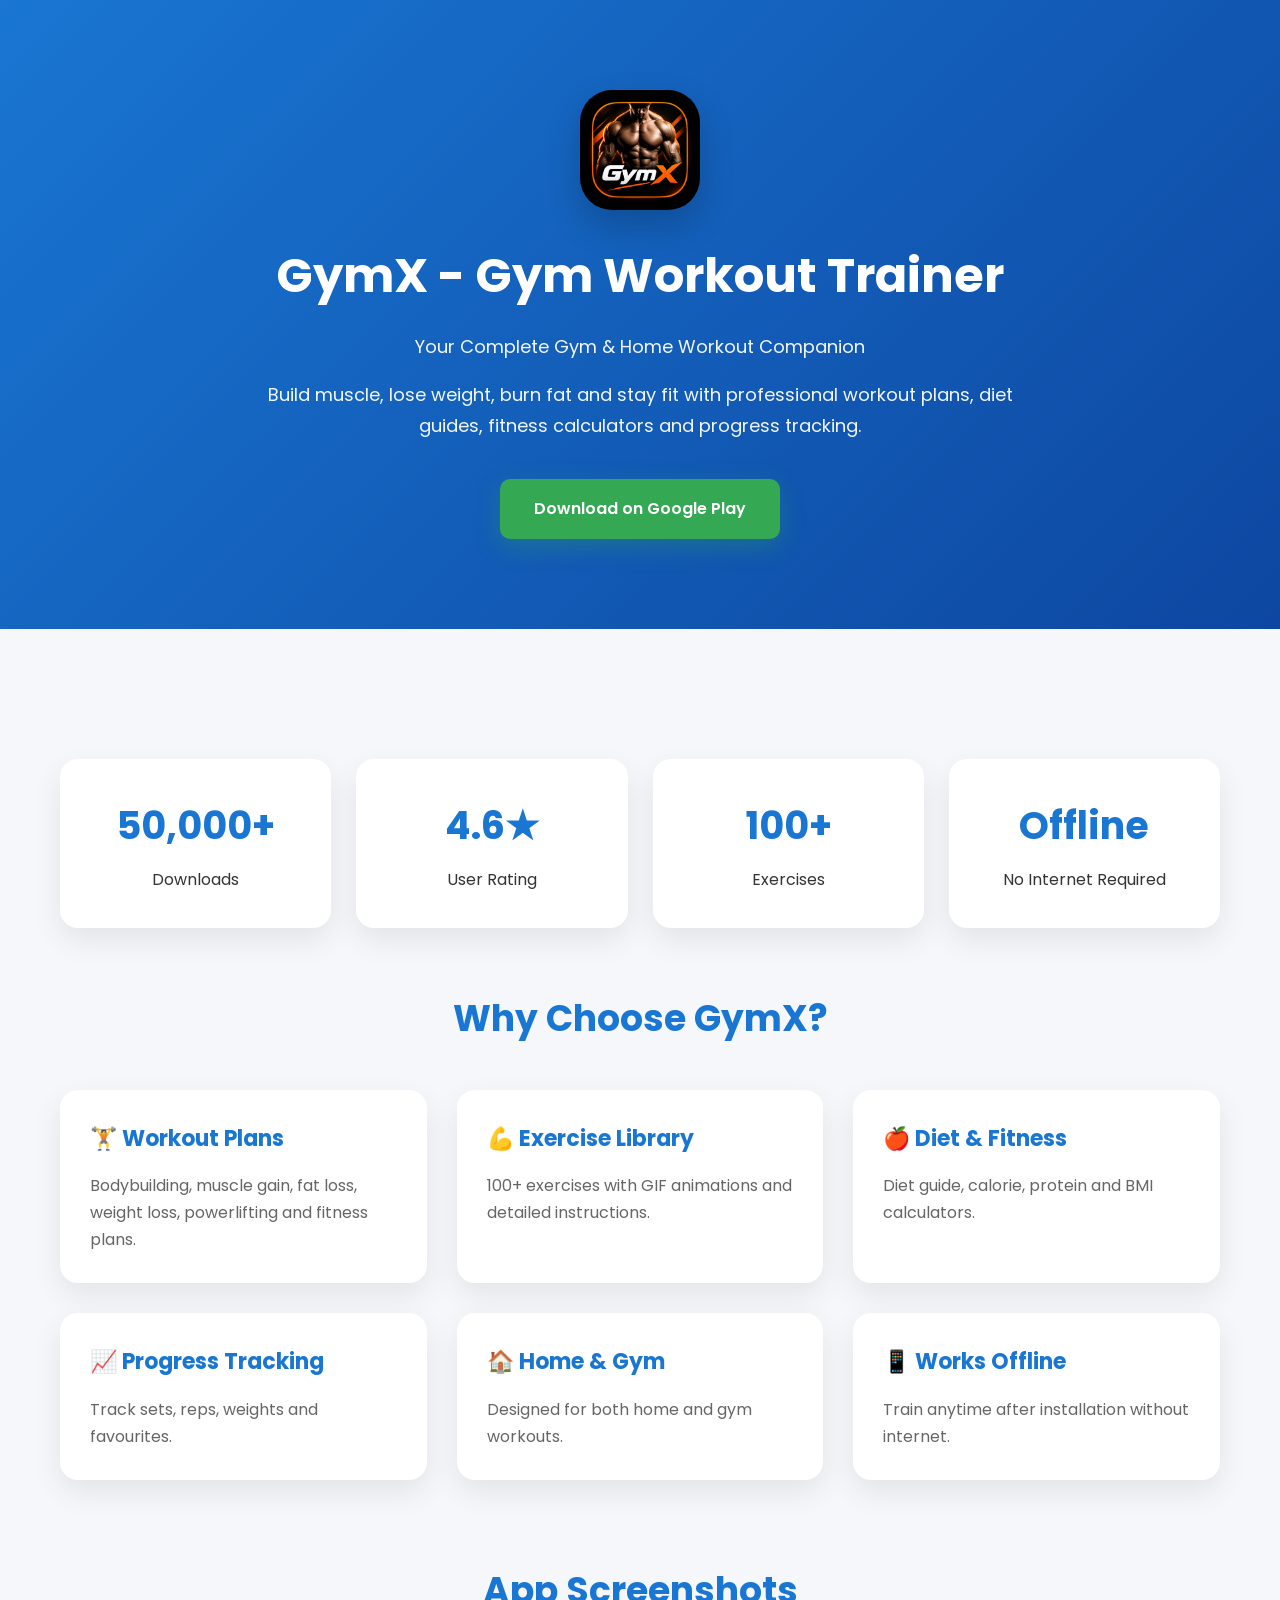
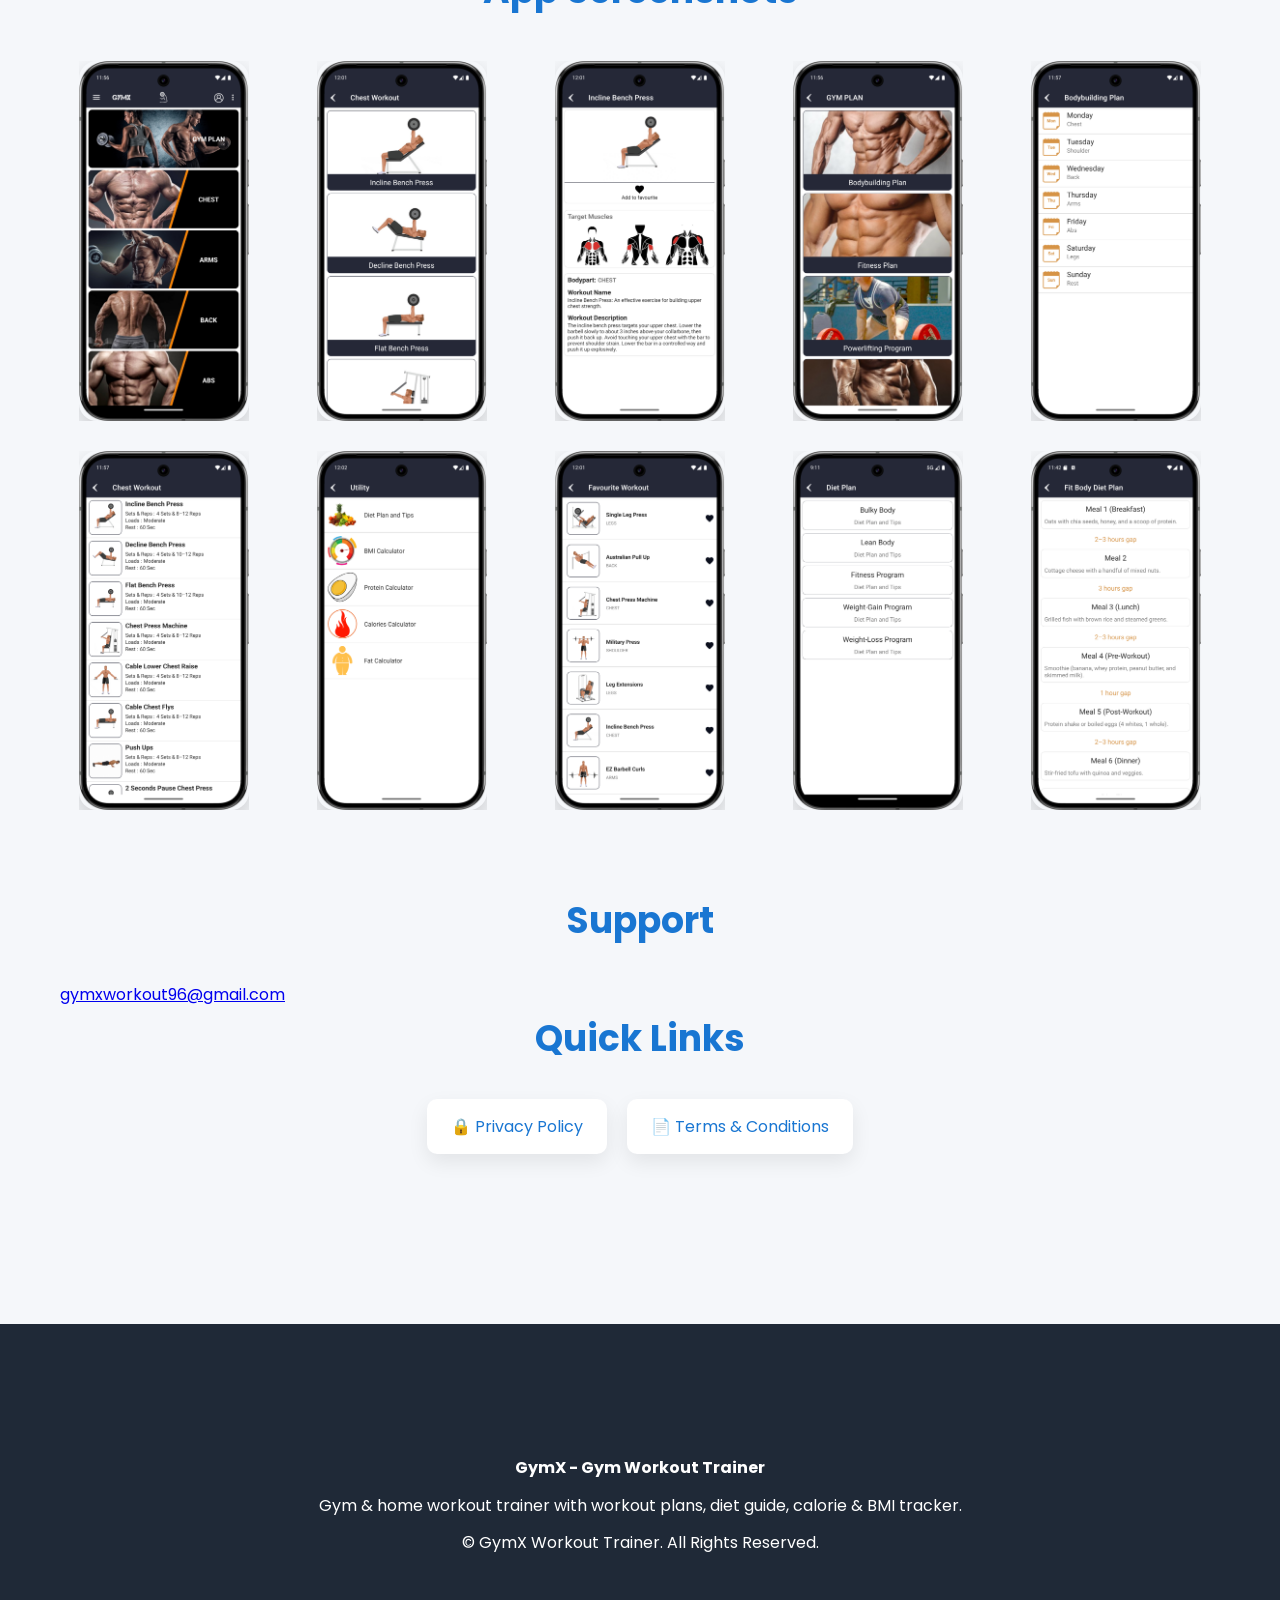
==== index.html @ df65ace2 "Update index.html" ====
<!DOCTYPE html>

<html lang="en">
	<head>
		<meta charset="UTF-8">
		<meta name="viewport" content="width=device-width,initial-scale=1">

		<meta name="description" content="Gym & home workout trainer with workout plans, diet guide, calorie & BMI tracker.">

		<!-- Open Graph Meta Tags -->
		<meta property="og:title" content="GymX - Gym Workout Trainer">
		<meta property="og:description" content="Gym & Home Workout Trainer with Workout Plans, Diet Guide, BMI, Calorie & Protein Calculator.">
		<meta property="og:image" content="https://gymxworkout.github.io/assets/app_icon.png">
		<link rel="icon" type="image/png" href="/app_icon.png">
		<meta property="og:type" content="website">
		<meta property="og:url" content="https://gymxworkout.github.io">
		<meta name="google-site-verification" content="DlTFylU_HJkMpbPmx9tEHGbWWTGxBo9Hy9UjoOyeXfE" />
		
		<meta name="twitter:card" content="summary_large_image">
		<meta name="twitter:title" content="GymX - Gym Workout Trainer">
		<meta name="twitter:description" content="Gym & Home Workout Trainer with Workout Plans, Diet Guide, BMI, Calorie & Protein Calculator.">
		<meta name="twitter:image" content="https://gymxworkout.github.io/assets/app_icon.png">

		<title>GymX - Gym Workout Trainer</title>

		<link rel="icon" href="assets/app_icon.png" type="image/png"> <!-- Tab Icon --> 
		<link rel="stylesheet" href="css/style.css">
	</head>
	<body>
		<header class="hero">
			<img class="logo" src="assets/app_icon.png" alt="GymX Logo">
			<h1>GymX - Gym Workout Trainer</h1>
			<p>Your Complete Gym & Home Workout Companion</p>
			<p>Build muscle, lose weight, burn fat and stay fit with professional workout plans, diet guides, fitness calculators and progress tracking.</p>
			
			<a class="btn"
				href="https://play.google.com/store/apps/details?id=com.gymx.workout"
				target="_blank"
				rel="noopener noreferrer">Download on Google Play
			</a>
			
		</header>

		<main class="container">
			<section class="stats">
				<div class="stat"><h2>50,000+</h2><span>Downloads</span></div>
				<div class="stat"><h2>4.6★</h2><span>User Rating</span></div>
				<div class="stat"><h2>100+</h2><span>Exercises</span></div>
				<div class="stat"><h2>Offline</h2><span>No Internet Required</span></div>
			</section>

			<h2>Why Choose GymX?</h2>
			
			<section class="grid">
				<div class="card"><h3>🏋️ Workout Plans</h3><p>Bodybuilding, muscle gain, fat loss, weight loss, powerlifting and fitness plans.</p></div>
				<div class="card"><h3>💪 Exercise Library</h3><p>100+ exercises with GIF animations and detailed instructions.</p></div>
				<div class="card"><h3>🍎 Diet & Fitness</h3><p>Diet guide, calorie, protein and BMI calculators.</p></div>
				<div class="card"><h3>📈 Progress Tracking</h3><p>Track sets, reps, weights and favourites.</p></div>
				<div class="card"><h3>🏠 Home & Gym</h3><p>Designed for both home and gym workouts.</p></div>
				<div class="card"><h3>📱 Works Offline</h3><p>Train anytime after installation without internet.</p></div>
			</section>

			<h2 class="mt">App Screenshots</h2>
			
			<section class="gallery">
				<div class="phone">
					<div class="screen">
						<img src="assets/home.png" alt="GymX Home Screen">
					</div>
				</div>
				<div class="phone">
					<div class="screen">
						<img src="assets/workout.png" alt="Workout List">
					</div>
				</div>
				<div class="phone">
					<div class="screen">
						<img src="assets/workout_details.png" alt="Workout Details">
					</div>
				</div>
				<div class="phone">
					<div class="screen">
						<img src="assets/plan.png" alt="Workout Plans">
					</div>
				</div>
				<div class="phone">
					<div class="screen">
						<img src="assets/plan_day.png" alt="Workout Plan Days">
					</div>
				</div>
				<div class="phone">
					<div class="screen">
						<img src="assets/plan_details.png" alt="Workout Plan Details">
					</div>
				</div>
				<div class="phone">
					<div class="screen">
						<img src="assets/utility.png" alt="Fitness Utilities">
					</div>
				</div>
				<div class="phone">
					<div class="screen">
						<img src="assets/favourite.png" alt="Favourite Exercises">
					</div>
				</div>
				<div class="phone">
					<div class="screen">
						<img src="assets/diet_plan.png" alt="Favourite Exercises">
					</div>
				</div>
				<div class="phone">
					<div class="screen">
						<img src="assets/diets.png" alt="Favourite Exercises">
					</div>
				</div>
			</section>
			
			<!-- 
			Inline style
			<h2 class="mt" style="text-align:left;">Support</h2> 
			-->
			<h2 class="mt support-title">Support</h2>
			
			<p><a href="mailto:gymxworkout96@gmail.com">gymxworkout96@gmail.com</a></p>

			<h2>Quick Links</h2>
			<section class="quick-links">
				<a href="privacy-policy">🔒 Privacy Policy</a>
				<a href="terms-and-conditions">📄 Terms & Conditions</a>
			</section>
		</main>

	<footer>
		<div class="container">
			<p><strong>GymX - Gym Workout Trainer</strong></p>
			<p>Gym & home workout trainer with workout plans, diet guide, calorie & BMI tracker.</p>
			<p>© GymX Workout Trainer. All Rights Reserved.</p>
		</div>
	</footer>
	<script src="js/main.js"></script>
	</body>
</html>
---- css/style.css ----
/* ==========================================
   Google Font
========================================== */

@import url('https://fonts.googleapis.com/css2?family=Poppins:wght@300;400;500;600;700;800&display=swap');

/* ==========================================
   Global
========================================== */

*{
    margin:0;
    padding:0;
    box-sizing:border-box;
}

html{
    scroll-behavior:smooth;
}

body{
    font-family:'Poppins',sans-serif;
    background:#f5f7fa;
    color:#333;
    line-height:1.7;
}

img{
    max-width:100%;
    display:block;
}

/* ==========================================
   Hero
========================================== */

.hero{
    background:linear-gradient(135deg,#1976d2,#0d47a1);
    color:#fff;
    text-align:center;
    padding:90px 20px;
}

.logo{
    width:120px;
    height:120px;    
    border-radius:32px;
    background:#000;
    padding:8px;
    border-radius:32px;
    margin:auto;
    margin-bottom:25px;
    box-shadow:0 15px 35px rgba(0,0,0,.2);
}

.hero h1{
    font-size:48px;
    font-weight:700;
    margin-bottom:15px;
}

.hero p{
    max-width:780px;
    margin:auto;
    margin-bottom:18px;
    opacity:.95;
    font-size:18px;
}

/* ==========================================
   Container
========================================== */

.container{
    max-width:1200px;
    margin:auto;
    padding:70px 20px;
}

/* ==========================================
   Button
========================================== */

.btn{

    display:inline-block;
    margin-top:20px;

    padding:16px 34px;

    background:#34a853;

    color:#fff;

    text-decoration:none;

    border-radius:10px;

    font-weight:600;

    transition:.3s;

    box-shadow:0 8px 25px rgba(52,168,83,.3);

}

.btn:hover{

    transform:translateY(-3px);

    background:#2d9149;

    box-shadow:0 15px 30px rgba(52,168,83,.4);

}

/* ==========================================
   Stats
========================================== */

.stats{

    display:grid;

    grid-template-columns:repeat(auto-fit,minmax(220px,1fr));

    gap:25px;

    margin:60px 0;

}

.stat{

    background:#fff;

    padding:35px;

    border-radius:18px;

    text-align:center;

    transition:.3s;

    box-shadow:0 12px 30px rgba(0,0,0,.08);

}

.stat:hover{

    transform:translateY(-8px);

}

.stat h2{

    font-size:38px;

    color:#1976d2;

    margin-bottom:8px;

}

.stat p{

    color:#777;

}

/* ==========================================
   Feature Cards
========================================== */

.grid{

    display:grid;

    grid-template-columns:repeat(auto-fit,minmax(280px,1fr));

    gap:30px;

    margin-top:40px;

}

.card{

    background:#fff;

    border-radius:18px;

    padding:30px;

    transition:.3s;

    box-shadow:0 12px 30px rgba(0,0,0,.08);

}

.card:hover{

    transform:translateY(-10px);

}

.card h3{

    color:#1976d2;

    margin-bottom:15px;

    font-size:22px;

}

.card p{

    color:#666;

}

/* ==========================================
   Screenshot Gallery
========================================== */

.gallery{
    display:grid;
    grid-template-columns:repeat(auto-fit,minmax(170px,1fr));
    gap:30px;
    justify-items:center;
    margin-top:40px;
}

.phone{
    width:170px;
    transition:.3s ease;
}

.phone:hover{
    transform:translateY(-8px) scale(1.03);
}

.screen{
    overflow:hidden;
}

.screen img{
    width:100%;
    height:auto;
    display:block;
    border-radius:18px;
    box-shadow:0 10px 25px rgba(0,0,0,.18);
}


/* ==========================================
   Headings
========================================== */

h2{

    font-size:36px;

    text-align:center;

    color:#1976d2;

    margin-bottom:30px;

}

.mt{

    margin-top:80px;

}

/* ==========================================
   Footer
========================================== */

footer{

    margin-top:100px;

    background:#1f2937;

    color:#fff;

    text-align:center;

    padding:60px 20px;

}

footer p{

    margin-bottom:10px;

}

footer a{

    color:#90caf9;

    text-decoration:none;

}

footer a:hover{

    text-decoration:underline;

}

/* Support Text Left */
.support-title{
    text-align:center;
}

/* Quick Links */

.quick-links{
    display:flex;
    justify-content:center;
    gap:20px;
    flex-wrap:wrap;
    margin-top:25px;
}

.quick-links a{

    text-decoration:none;
    color:#1976d2;

    background:#fff;

    padding:14px 24px;

    border-radius:10px;

    box-shadow:0 8px 20px rgba(0,0,0,.08);

    transition:.3s;
}

.quick-links a:hover{

    transform:translateY(-5px);

}

/* ==========================================
   Responsive
========================================== */

@media (max-width:992px){

    .gallery{
        grid-template-columns:repeat(3,1fr);
    }

    .phone{
        width:160px;
    }

}

@media (max-width:768px){

    .hero{
        padding:70px 20px;
    }

    .hero h1{
        font-size:34px;
    }

    .hero p{
        font-size:16px;
    }

    .logo{
        width:100px;
        height:100px;
    }

    h2{
        font-size:30px;
    }

    .container{
        padding:50px 15px;
    }

    .gallery{
        grid-template-columns:repeat(2,1fr);
        gap:20px;
    }

    .phone{
        width:145px;
    }

}

@media (max-width:480px){

    .gallery{
        grid-template-columns:repeat(2,1fr);
    }

    .phone{
        width:130px;
    }

}
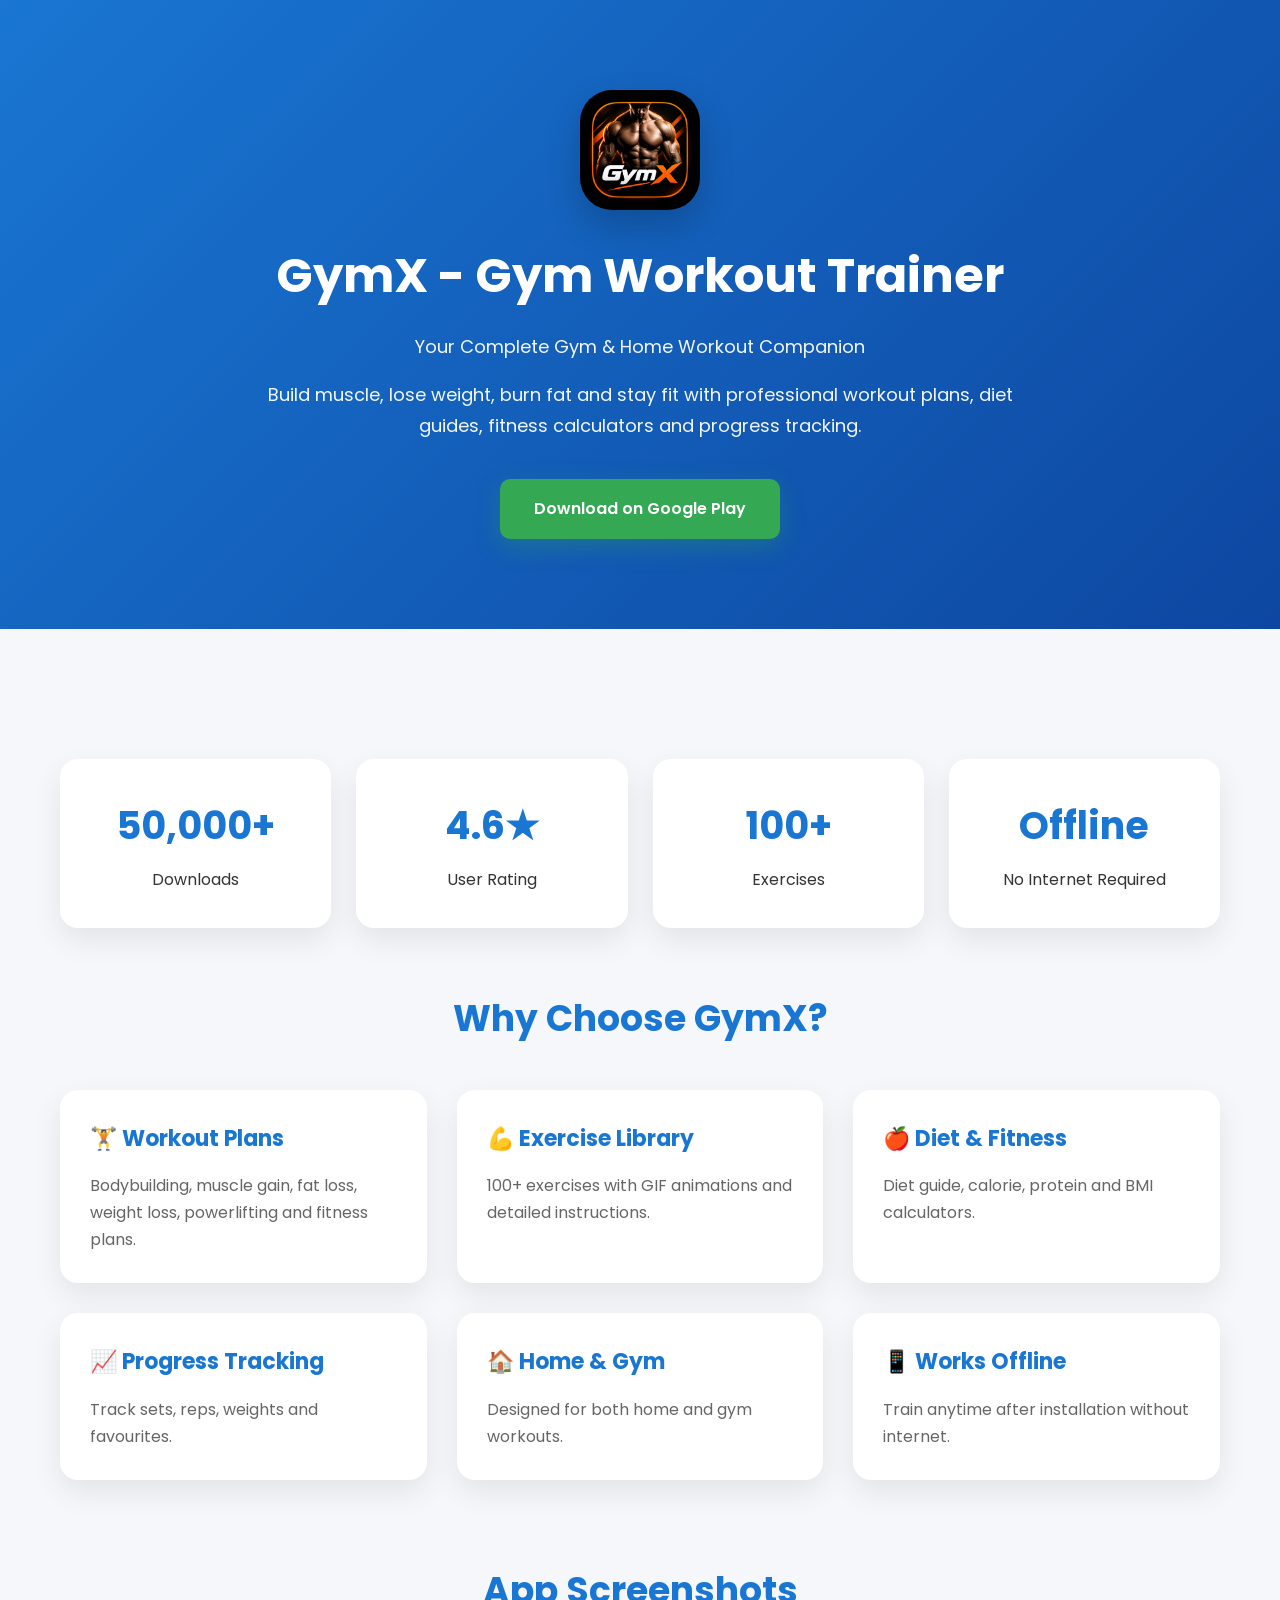
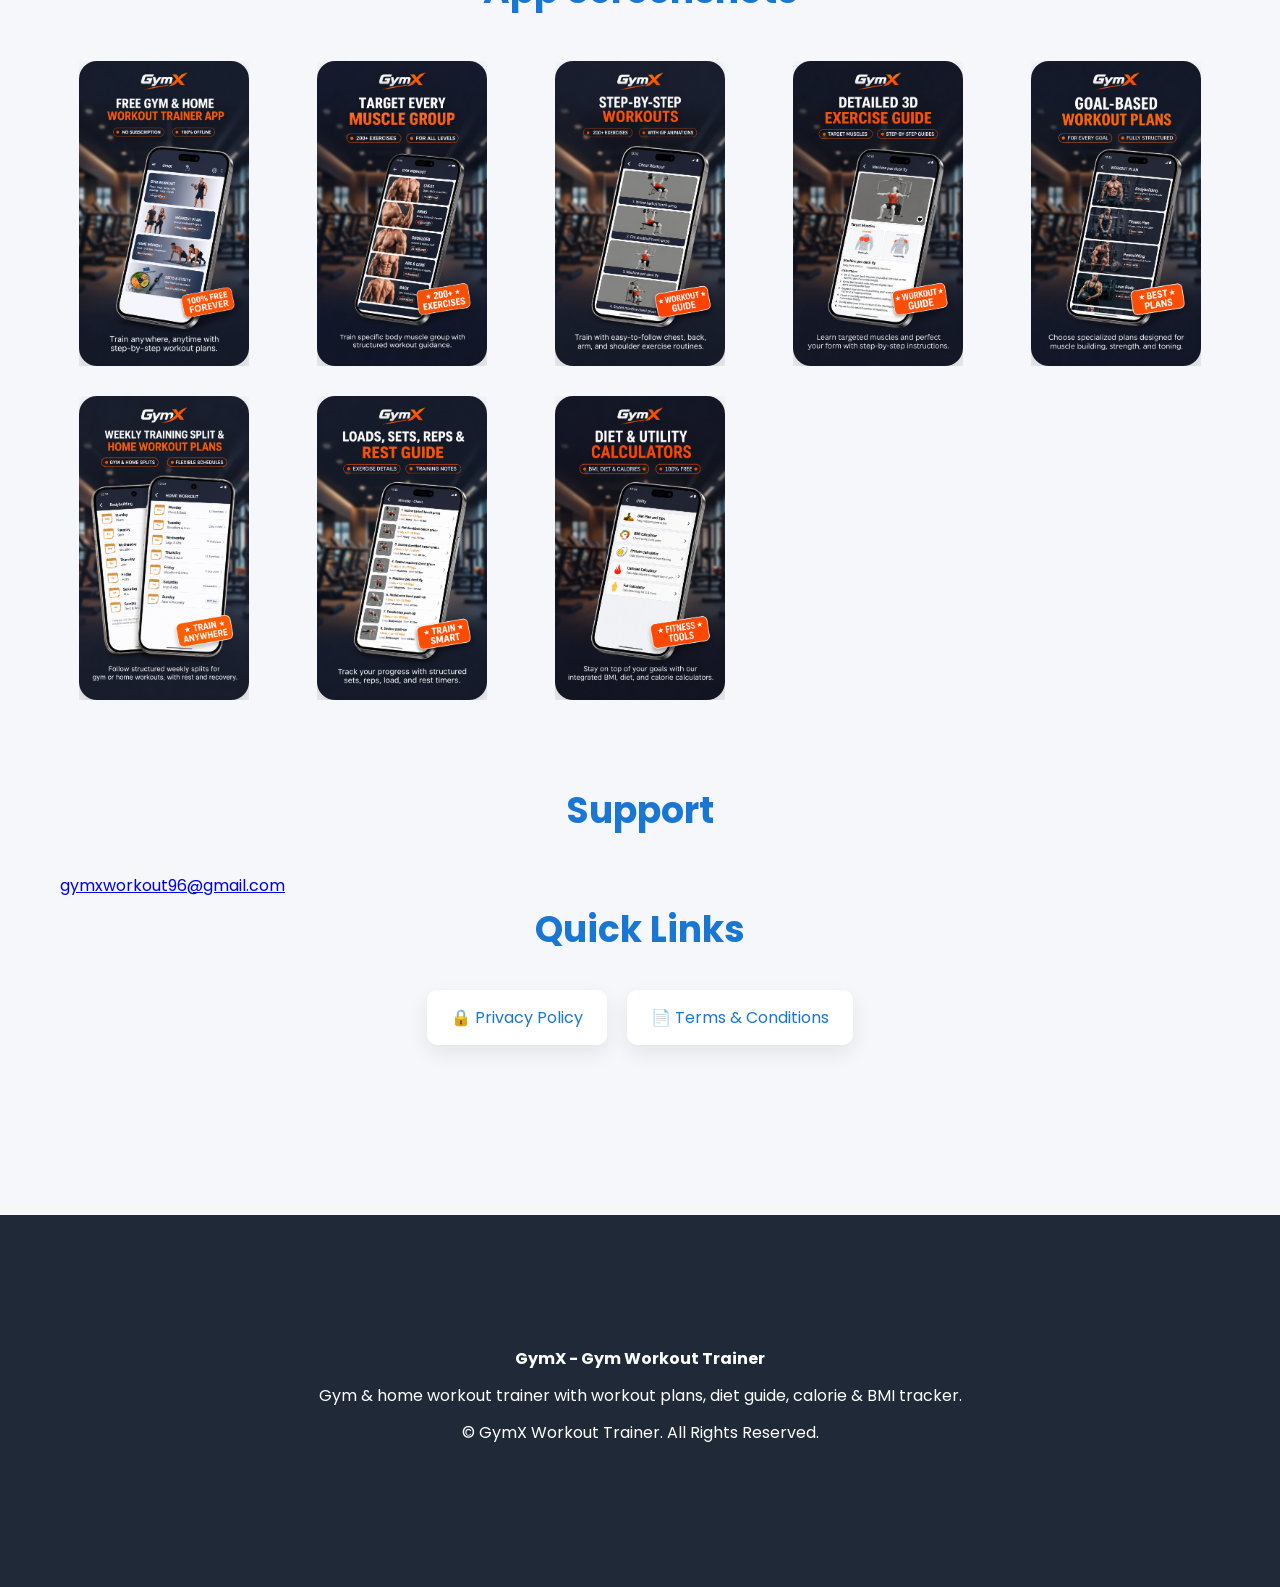
==== commit 899a7ed2: "Update index.html" ====
--- a/index.html
+++ b/index.html
@@ -70,6 +70,11 @@
 				</div>
 				<div class="phone">
 					<div class="screen">
+						<img src="assets/bodypart.png" alt="BodyPart Workout">
+					</div>
+				</div>
+				<div class="phone">
+					<div class="screen">
 						<img src="assets/workout.png" alt="Workout List">
 					</div>
 				</div>
@@ -98,21 +103,7 @@
 						<img src="assets/utility.png" alt="Fitness Utilities">
 					</div>
 				</div>
-				<div class="phone">
-					<div class="screen">
-						<img src="assets/favourite.png" alt="Favourite Exercises">
-					</div>
-				</div>
-				<div class="phone">
-					<div class="screen">
-						<img src="assets/diet_plan.png" alt="Favourite Exercises">
-					</div>
-				</div>
-				<div class="phone">
-					<div class="screen">
-						<img src="assets/diets.png" alt="Favourite Exercises">
-					</div>
-				</div>
+		
 			</section>
 			
 			<!-- 
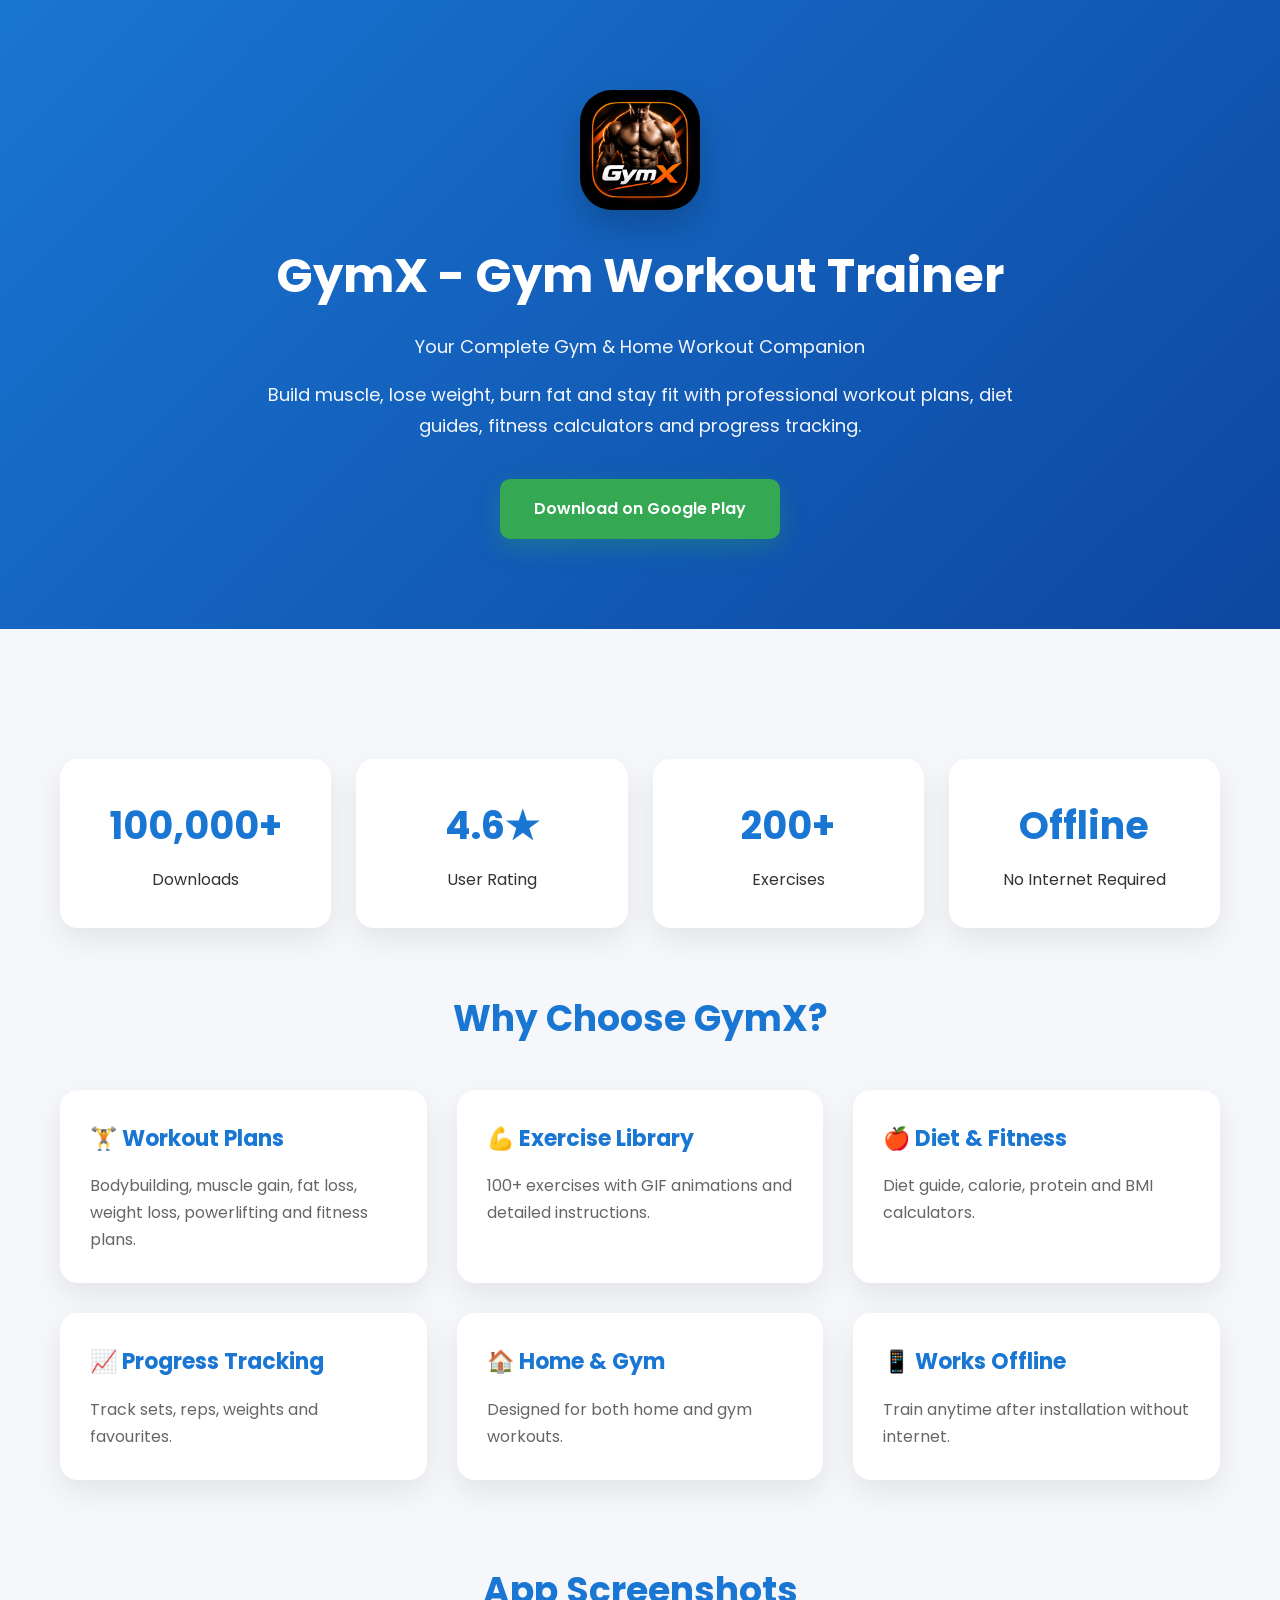
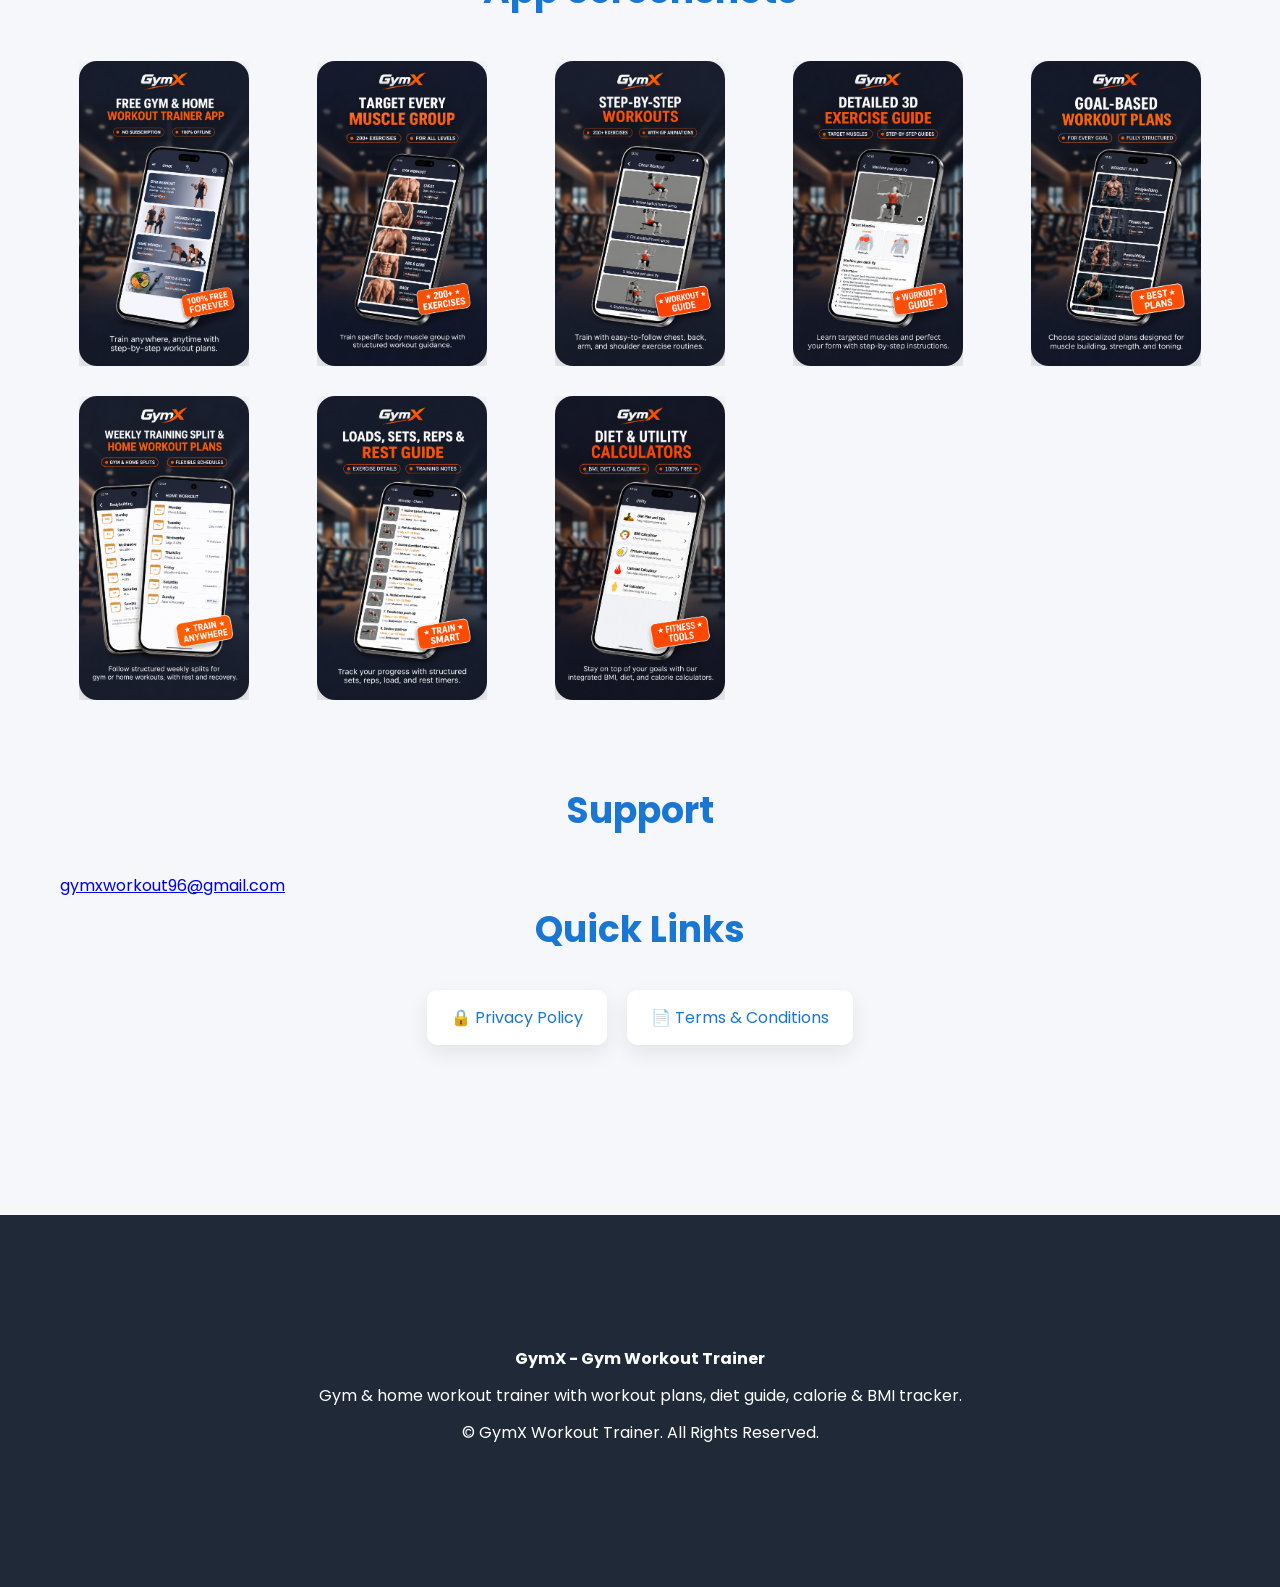
==== commit c76a0896: "Update index.html" ====
--- a/index.html
+++ b/index.html
@@ -43,9 +43,9 @@
 
 		<main class="container">
 			<section class="stats">
-				<div class="stat"><h2>50,000+</h2><span>Downloads</span></div>
+				<div class="stat"><h2>100,000+</h2><span>Downloads</span></div>
 				<div class="stat"><h2>4.6★</h2><span>User Rating</span></div>
-				<div class="stat"><h2>100+</h2><span>Exercises</span></div>
+				<div class="stat"><h2>200+</h2><span>Exercises</span></div>
 				<div class="stat"><h2>Offline</h2><span>No Internet Required</span></div>
 			</section>
 
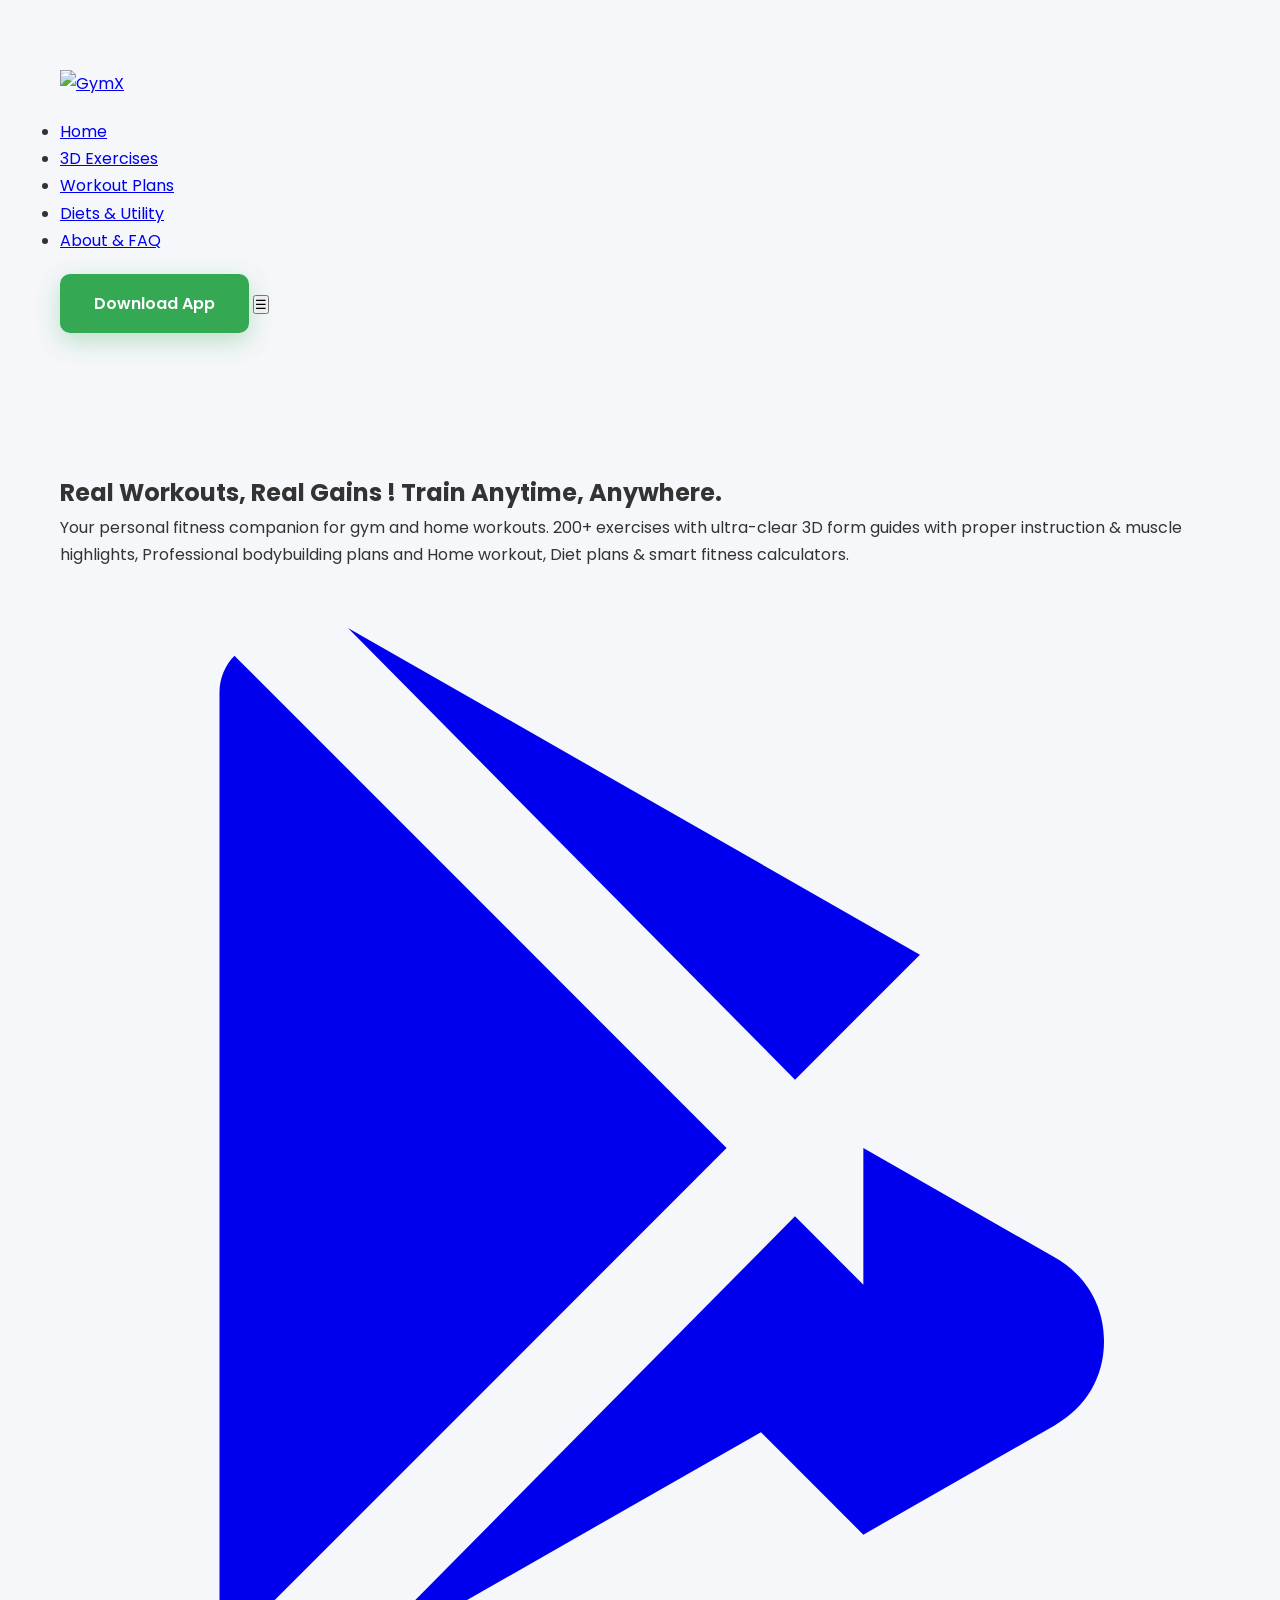
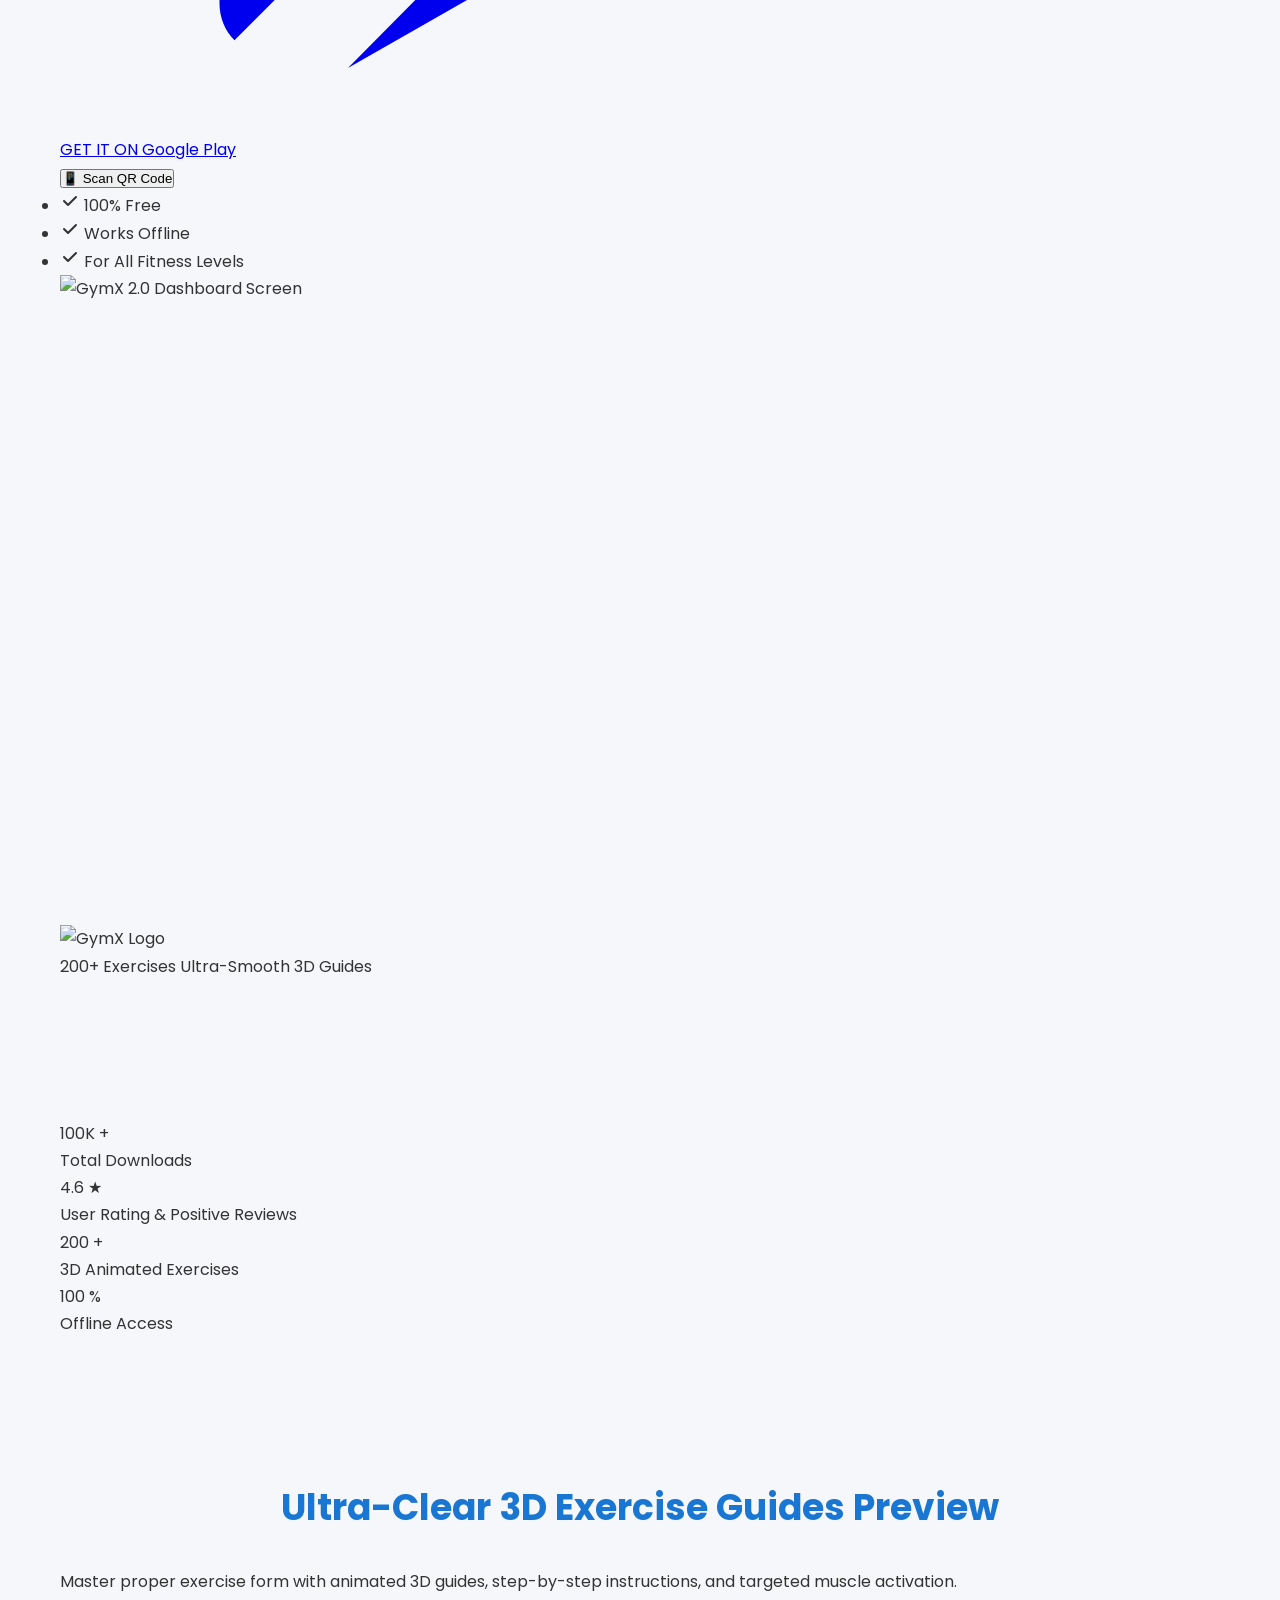
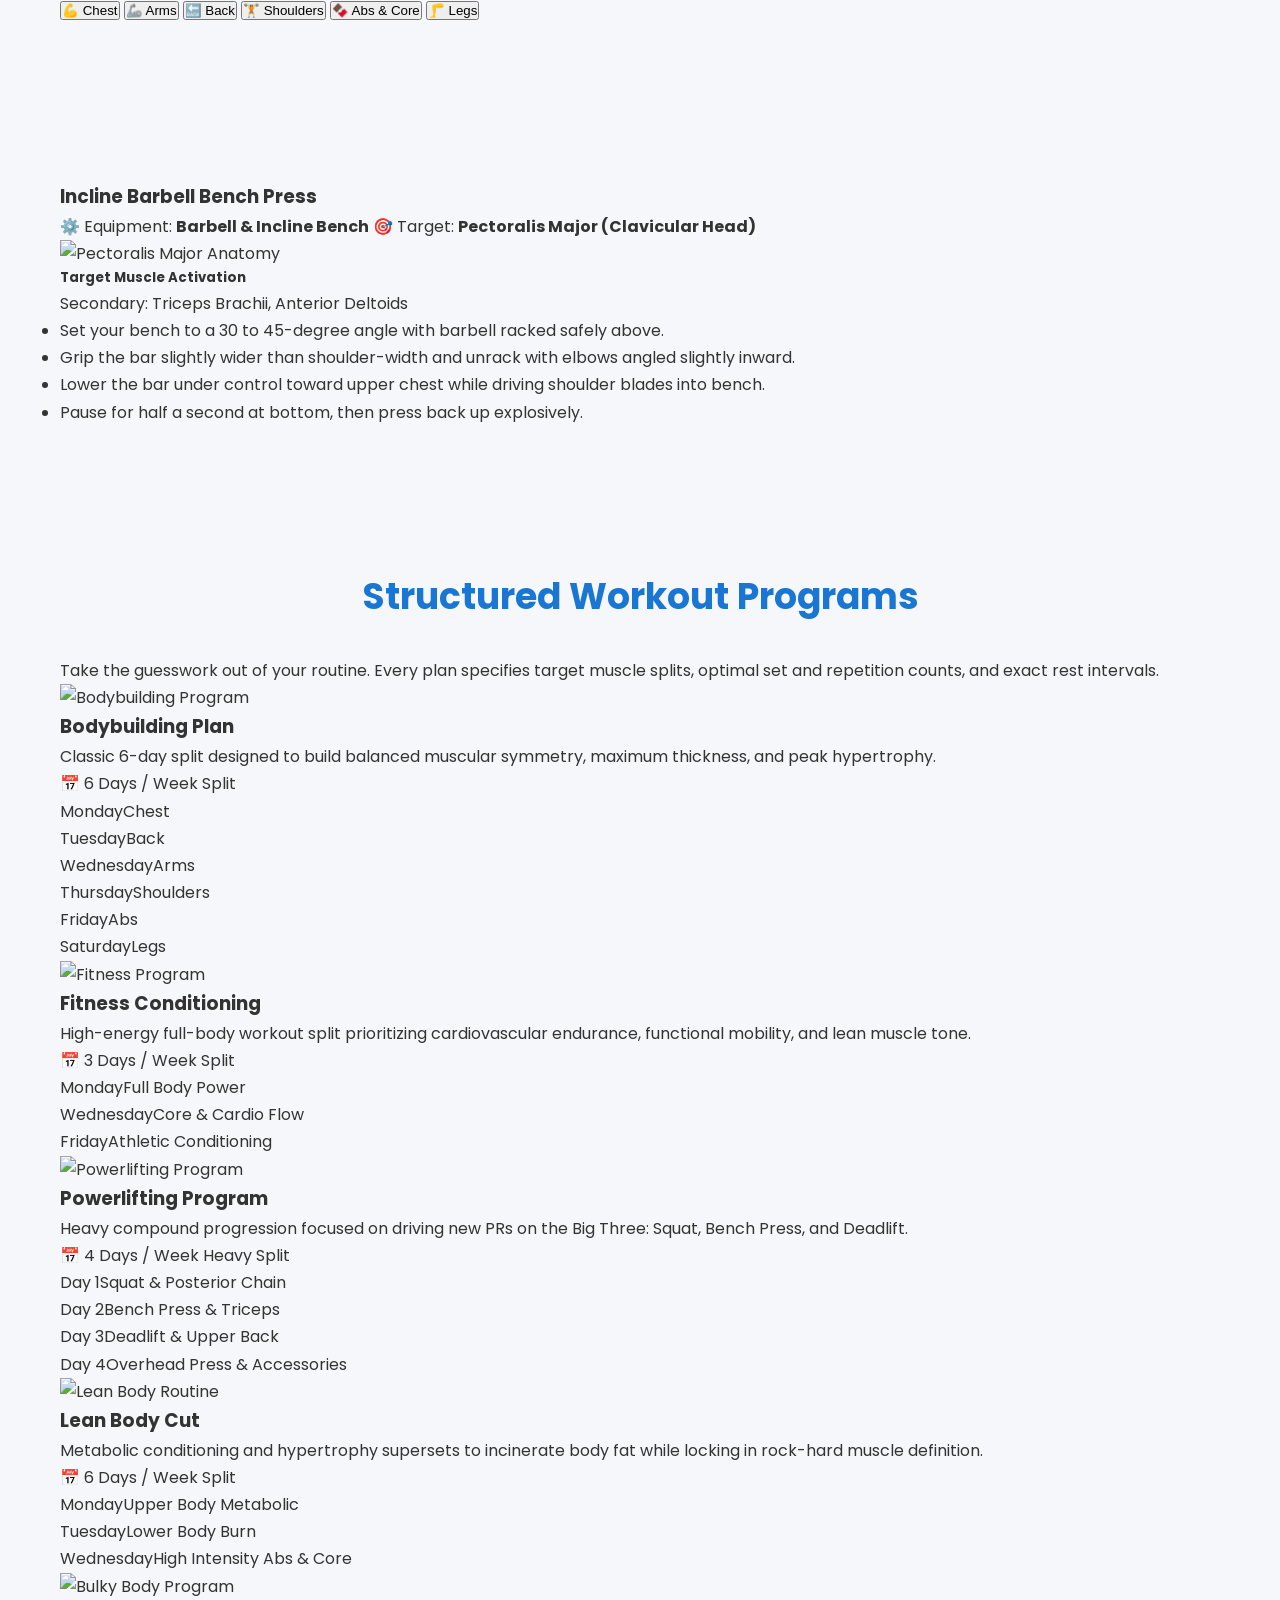
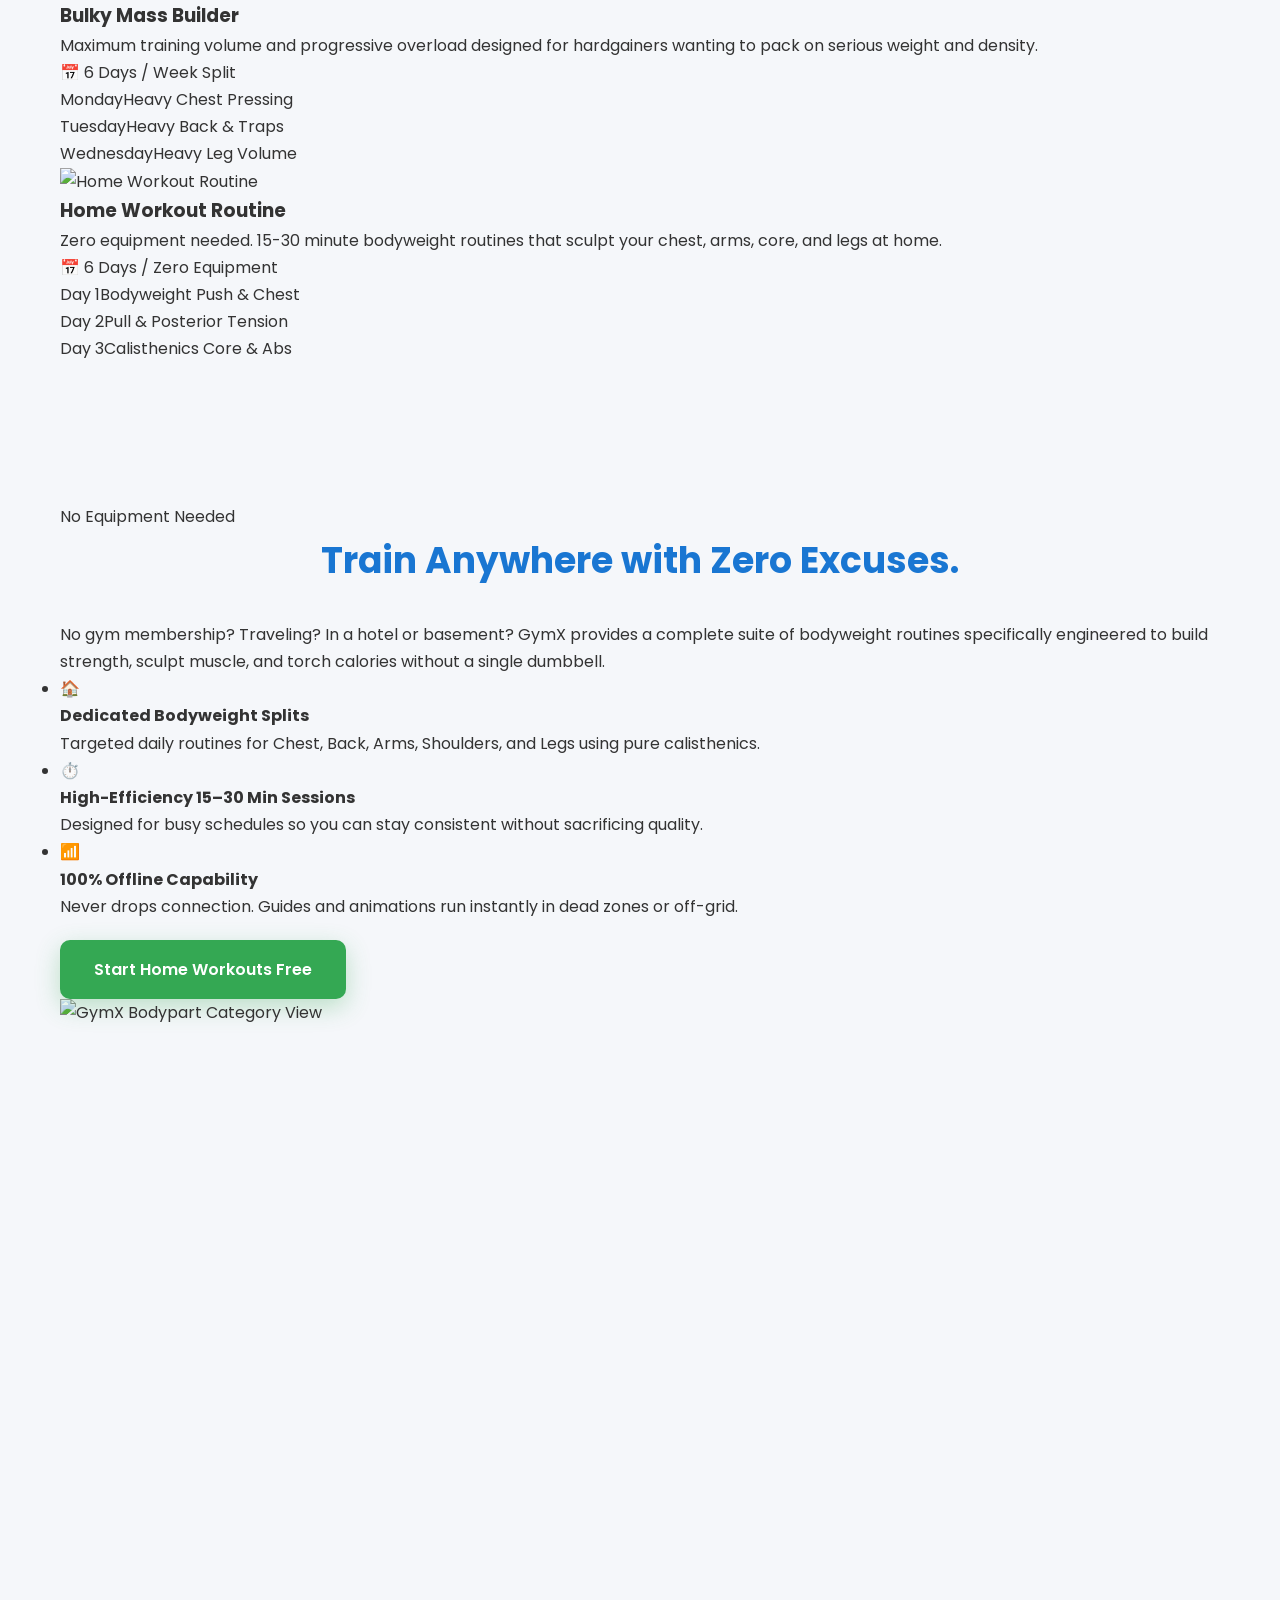
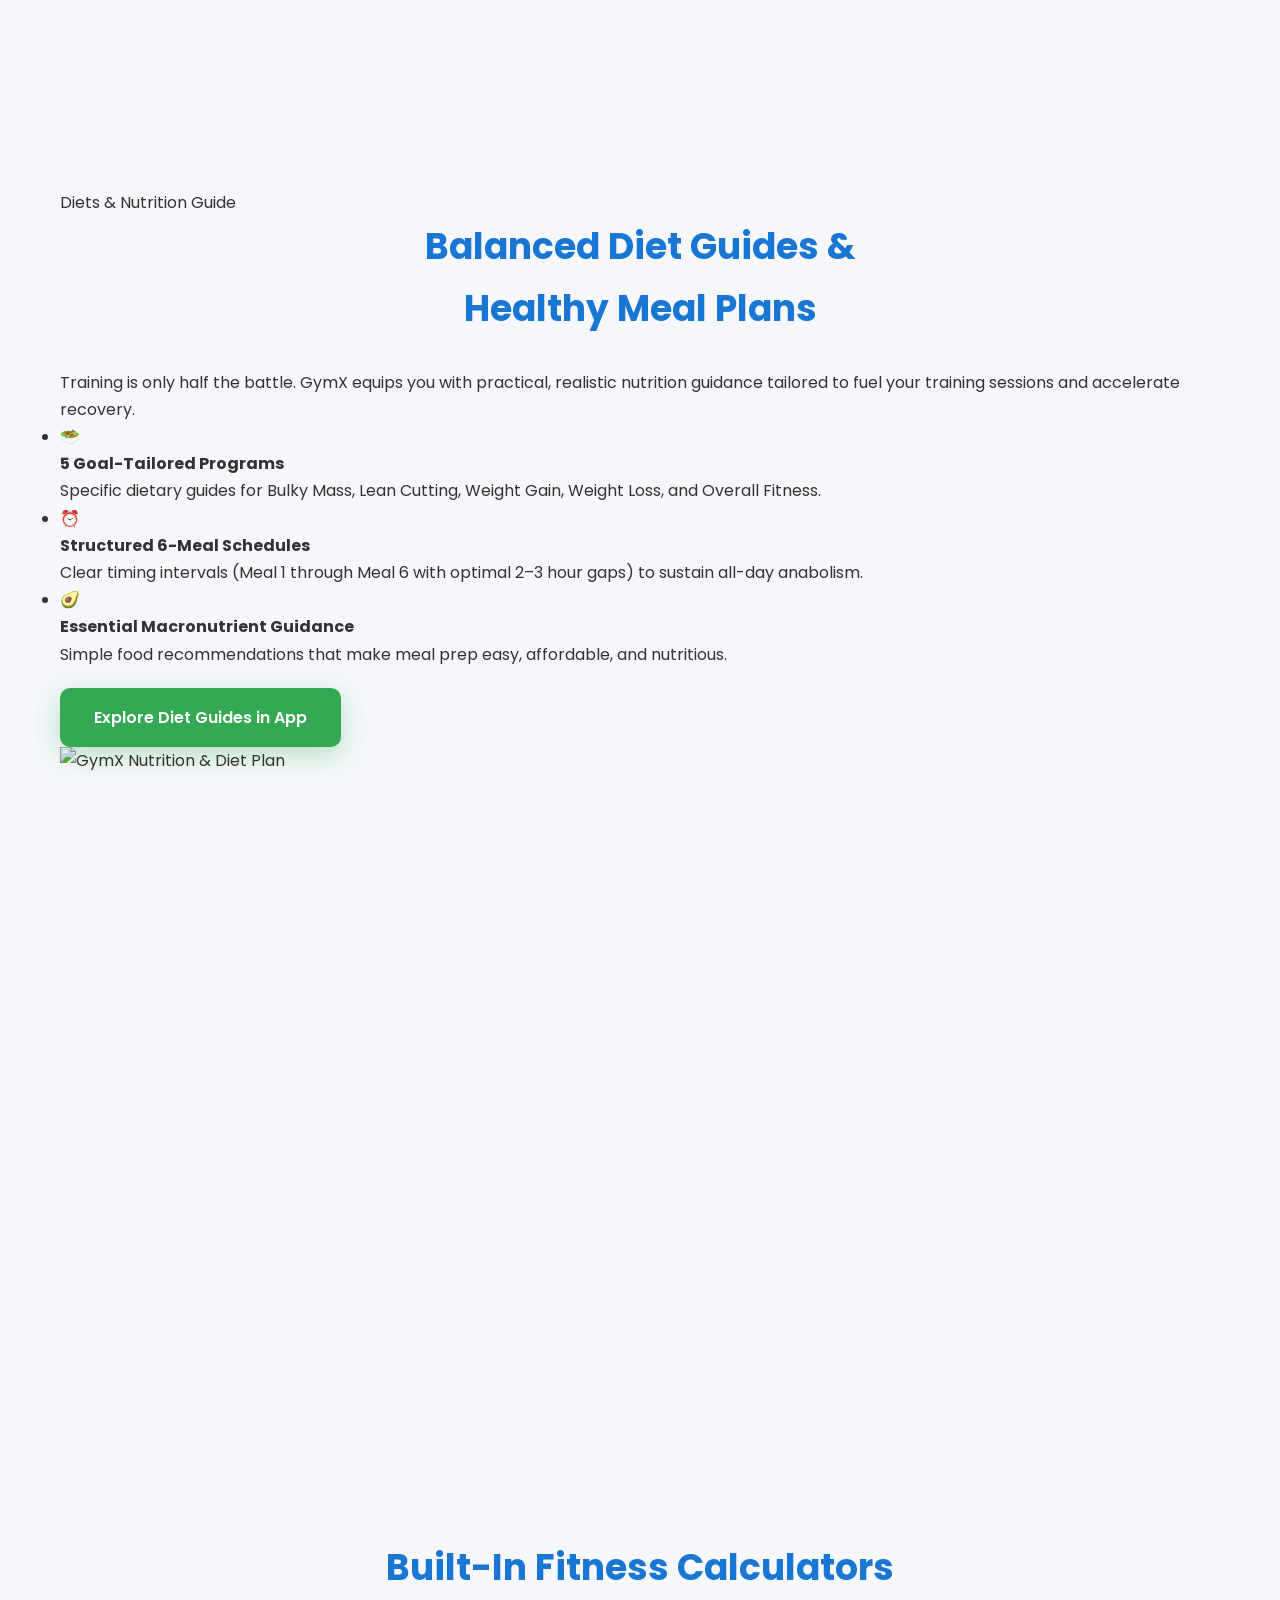
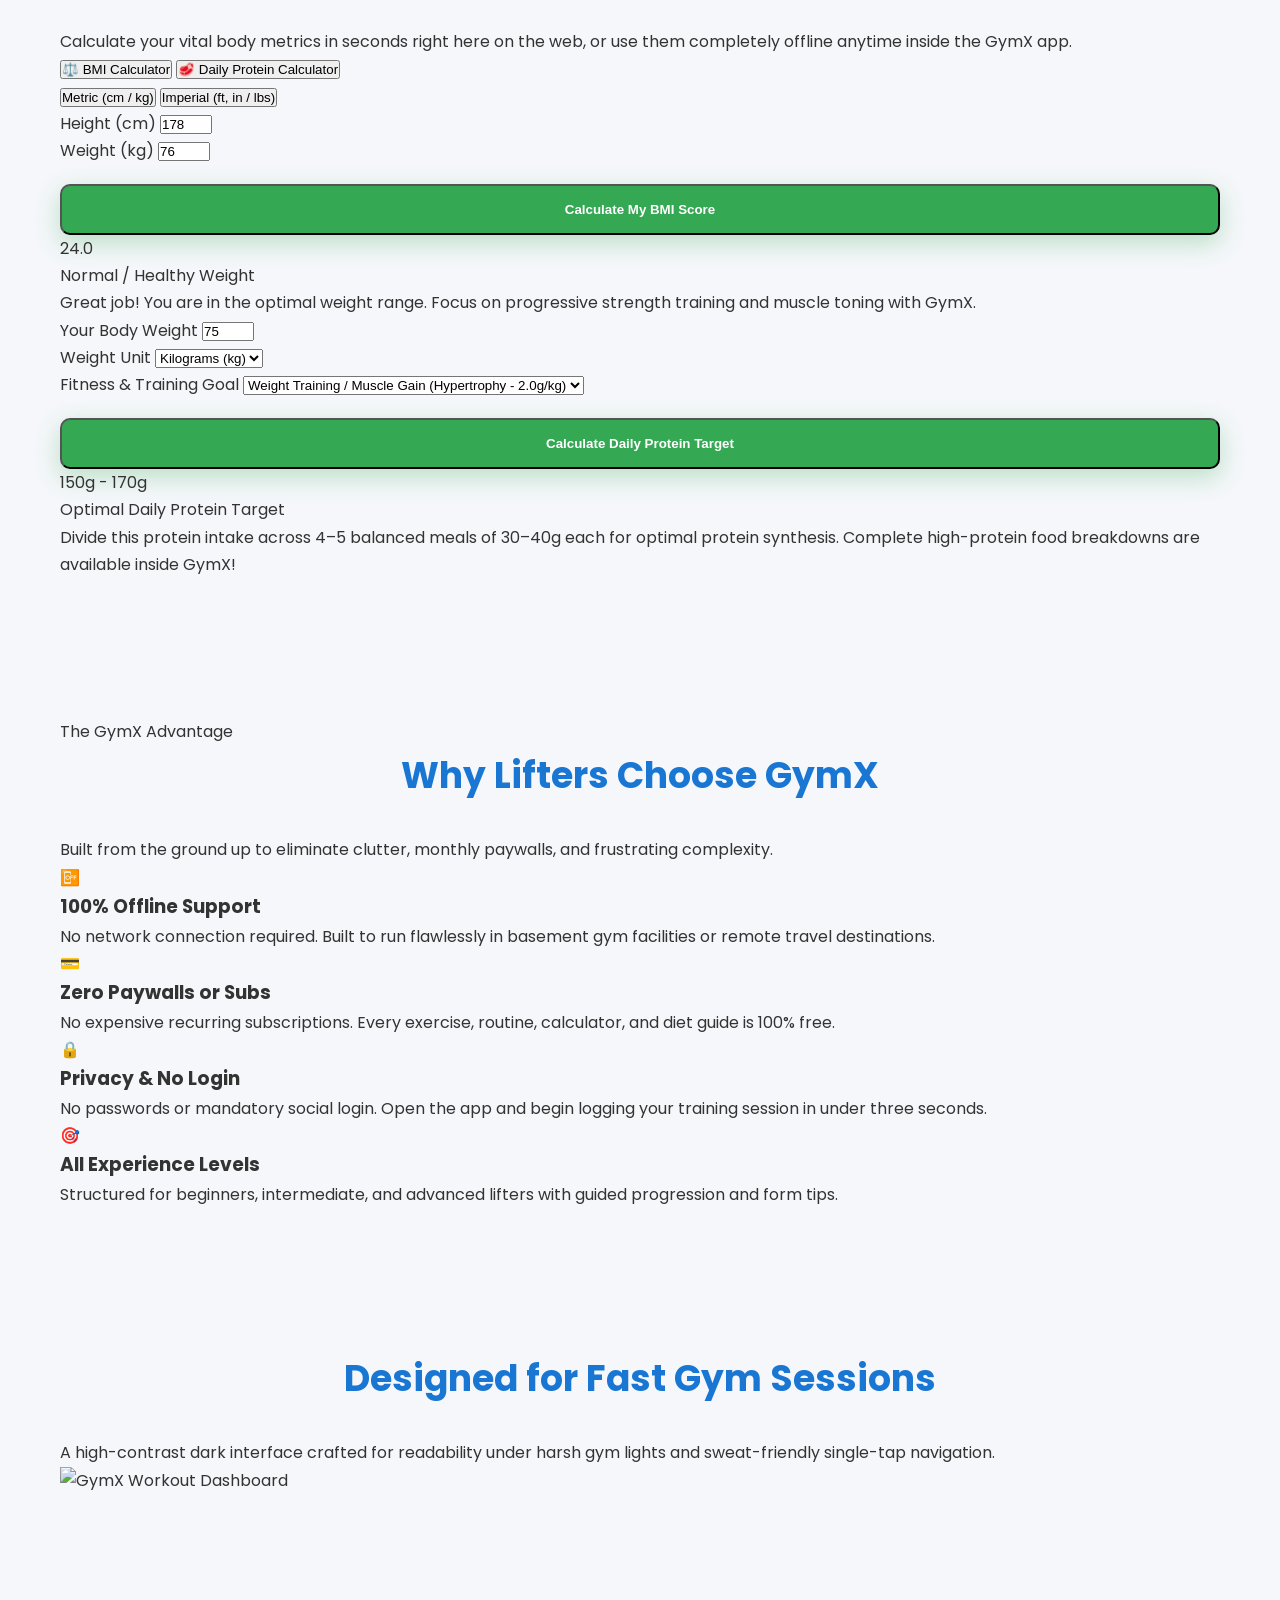
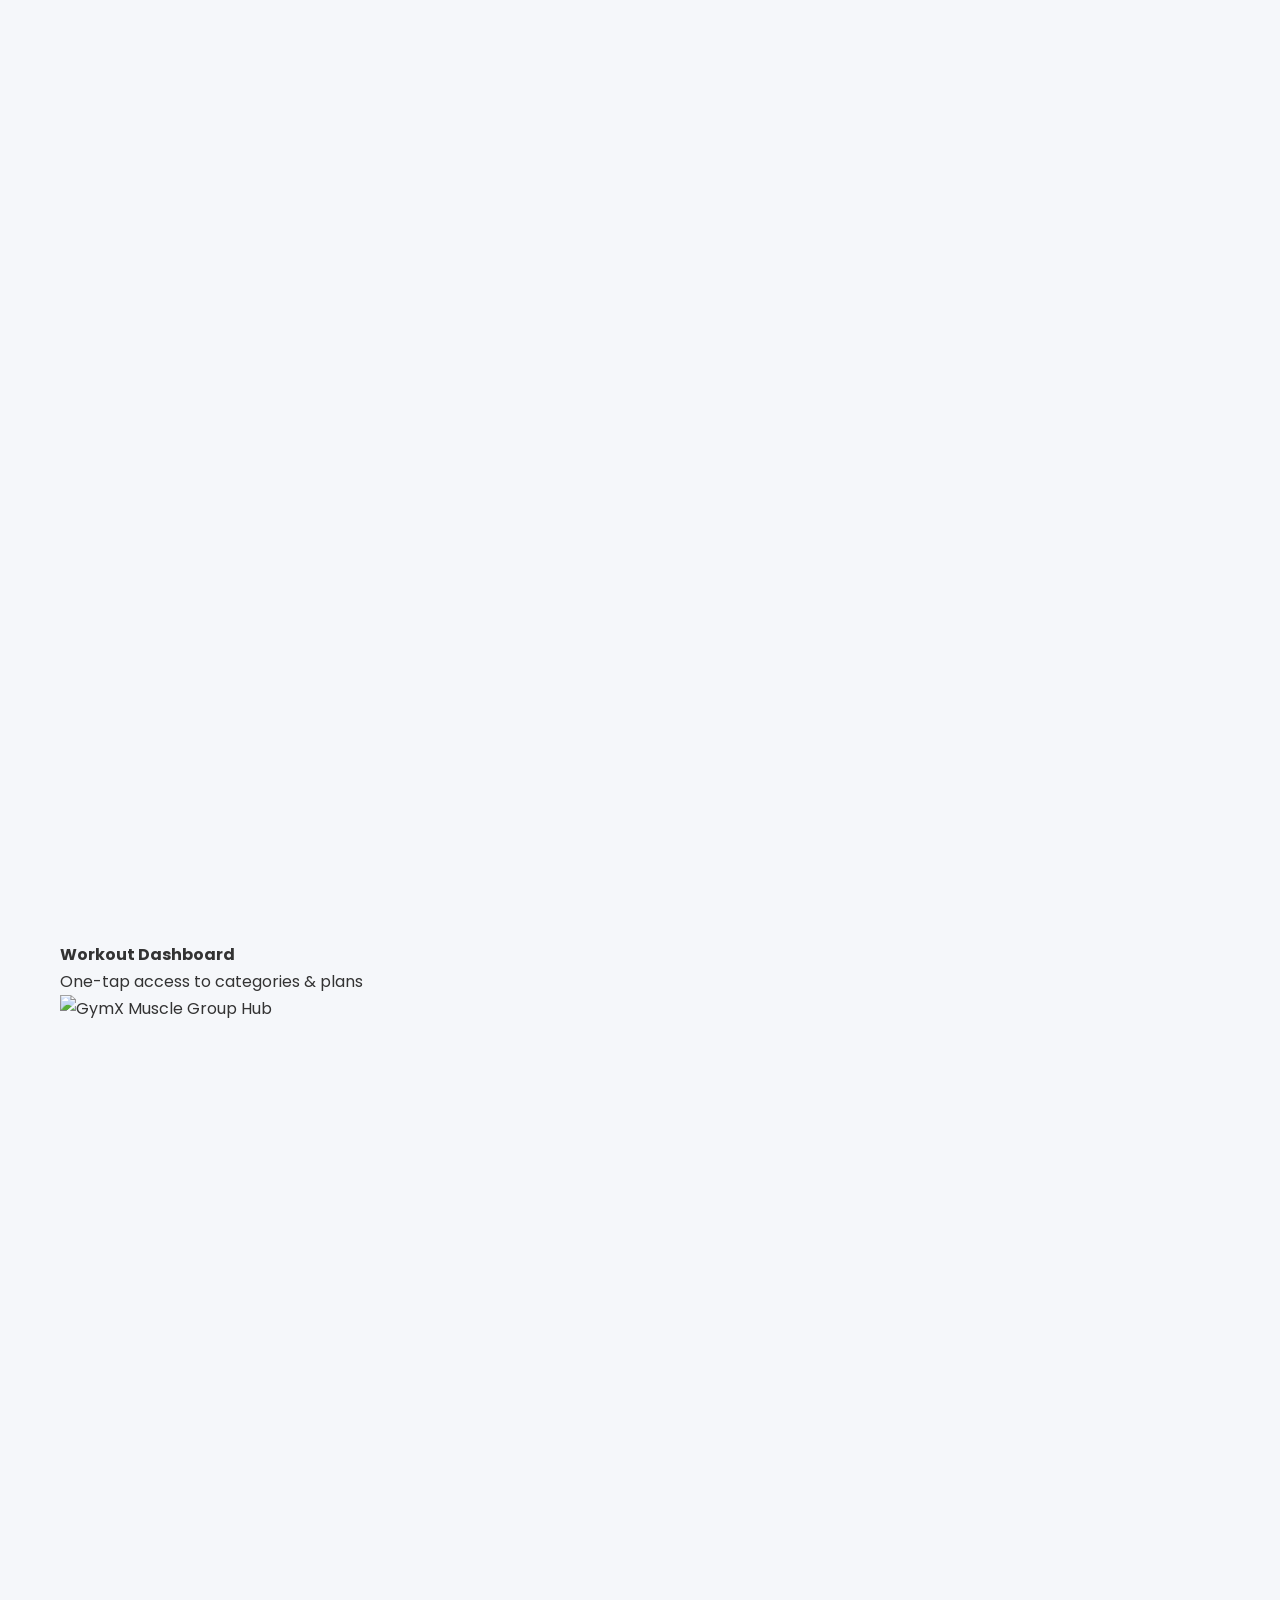
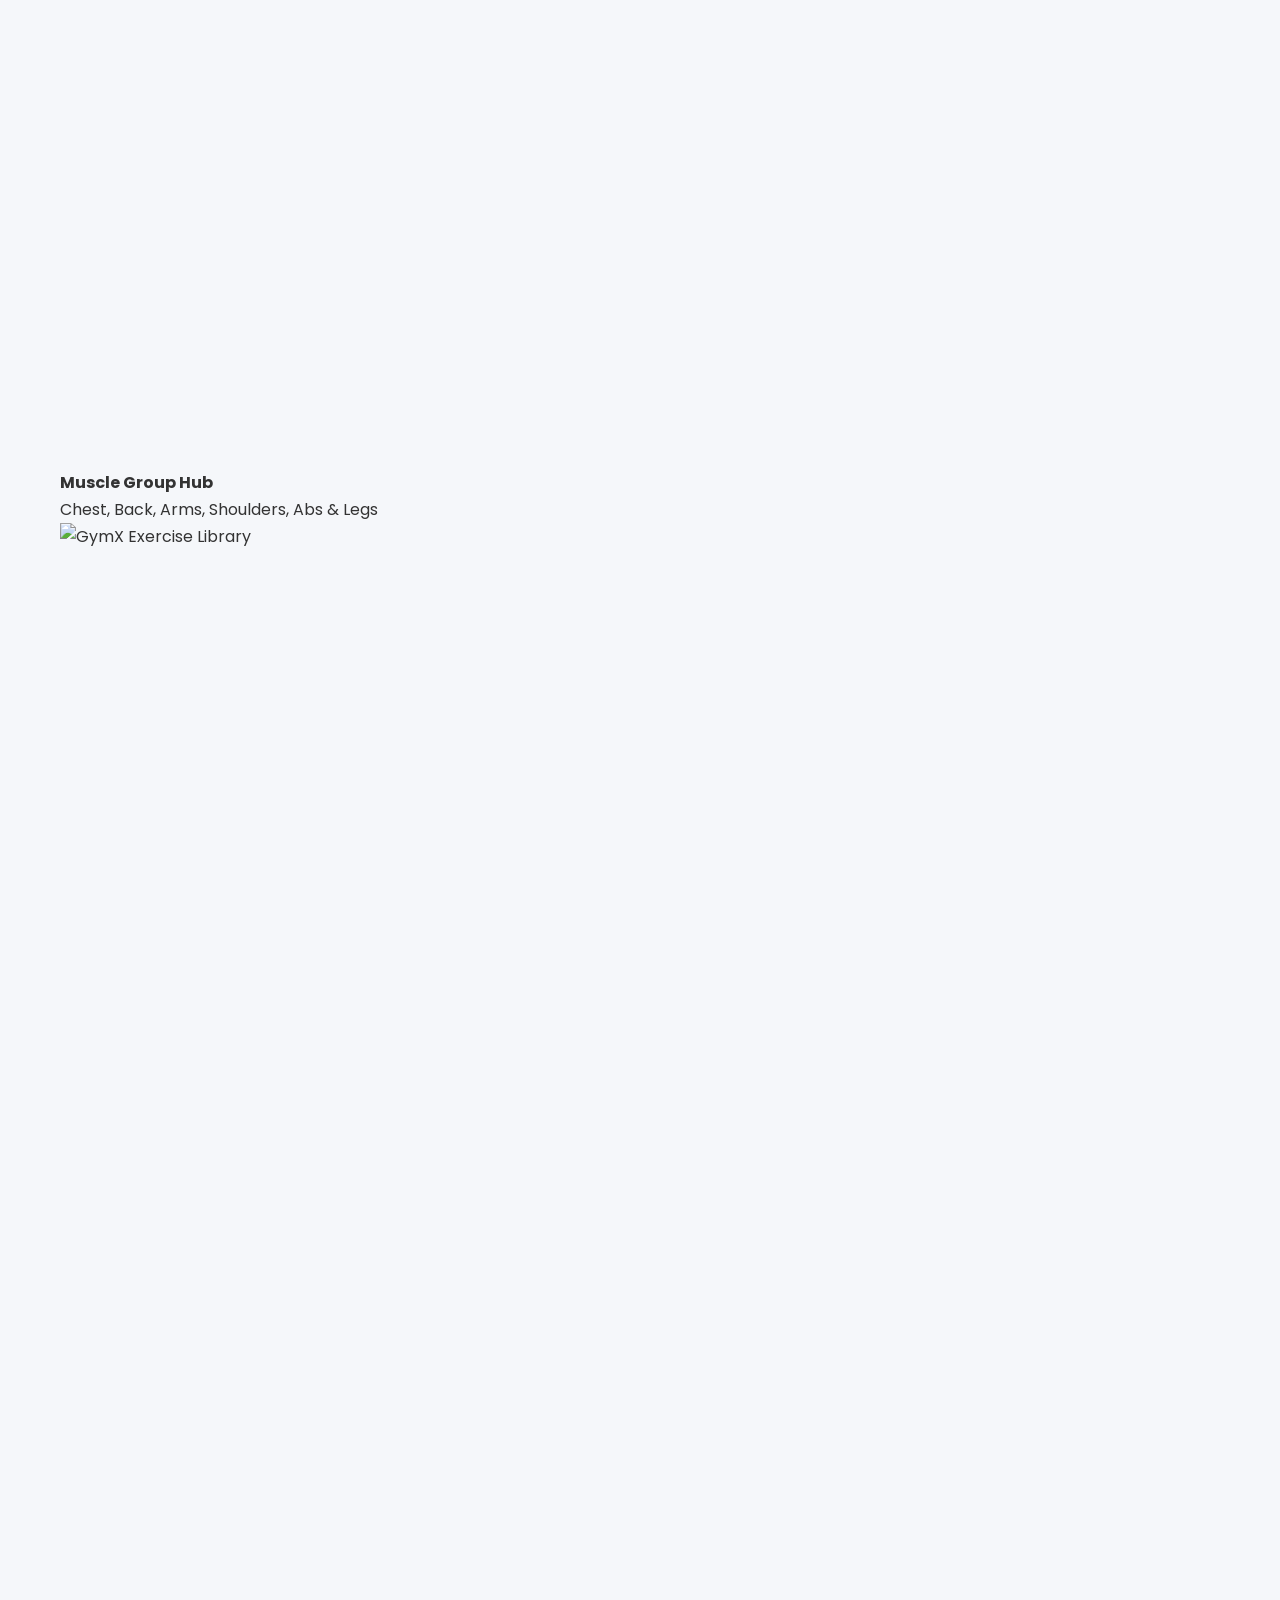
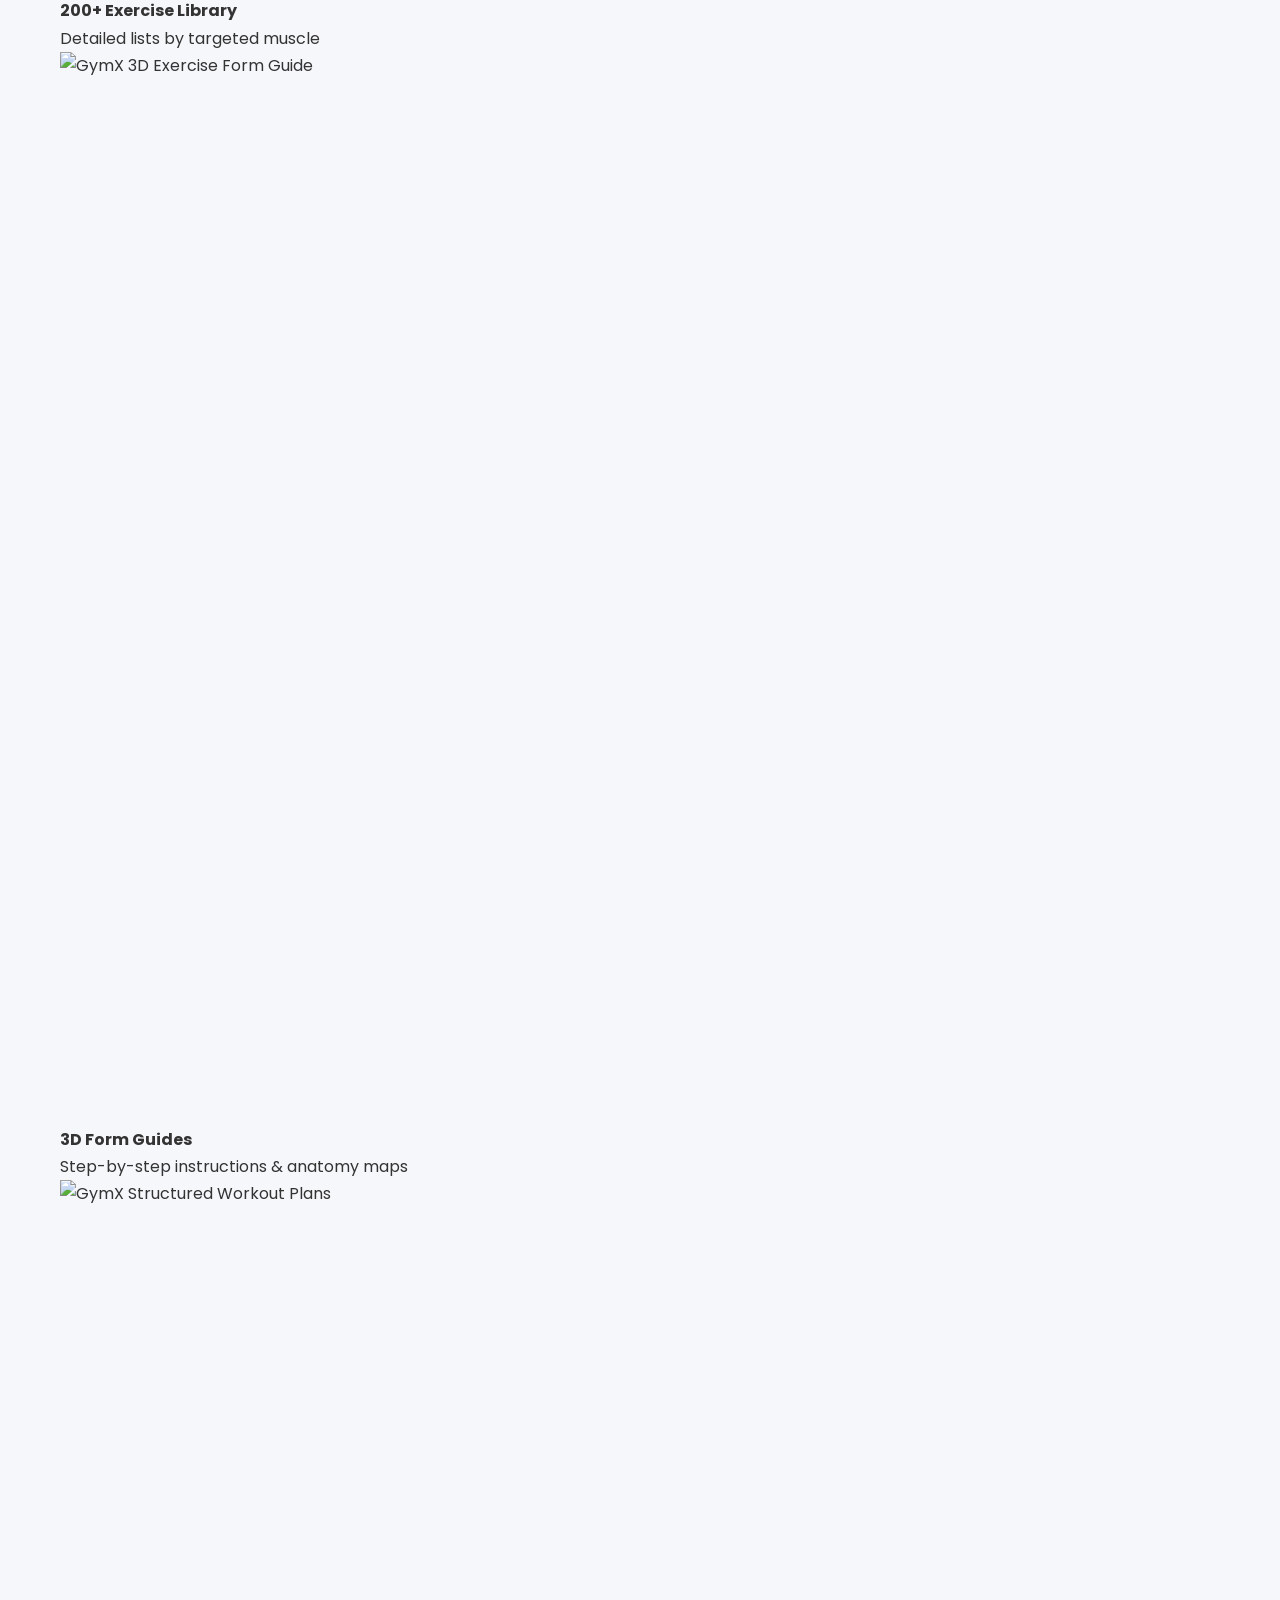
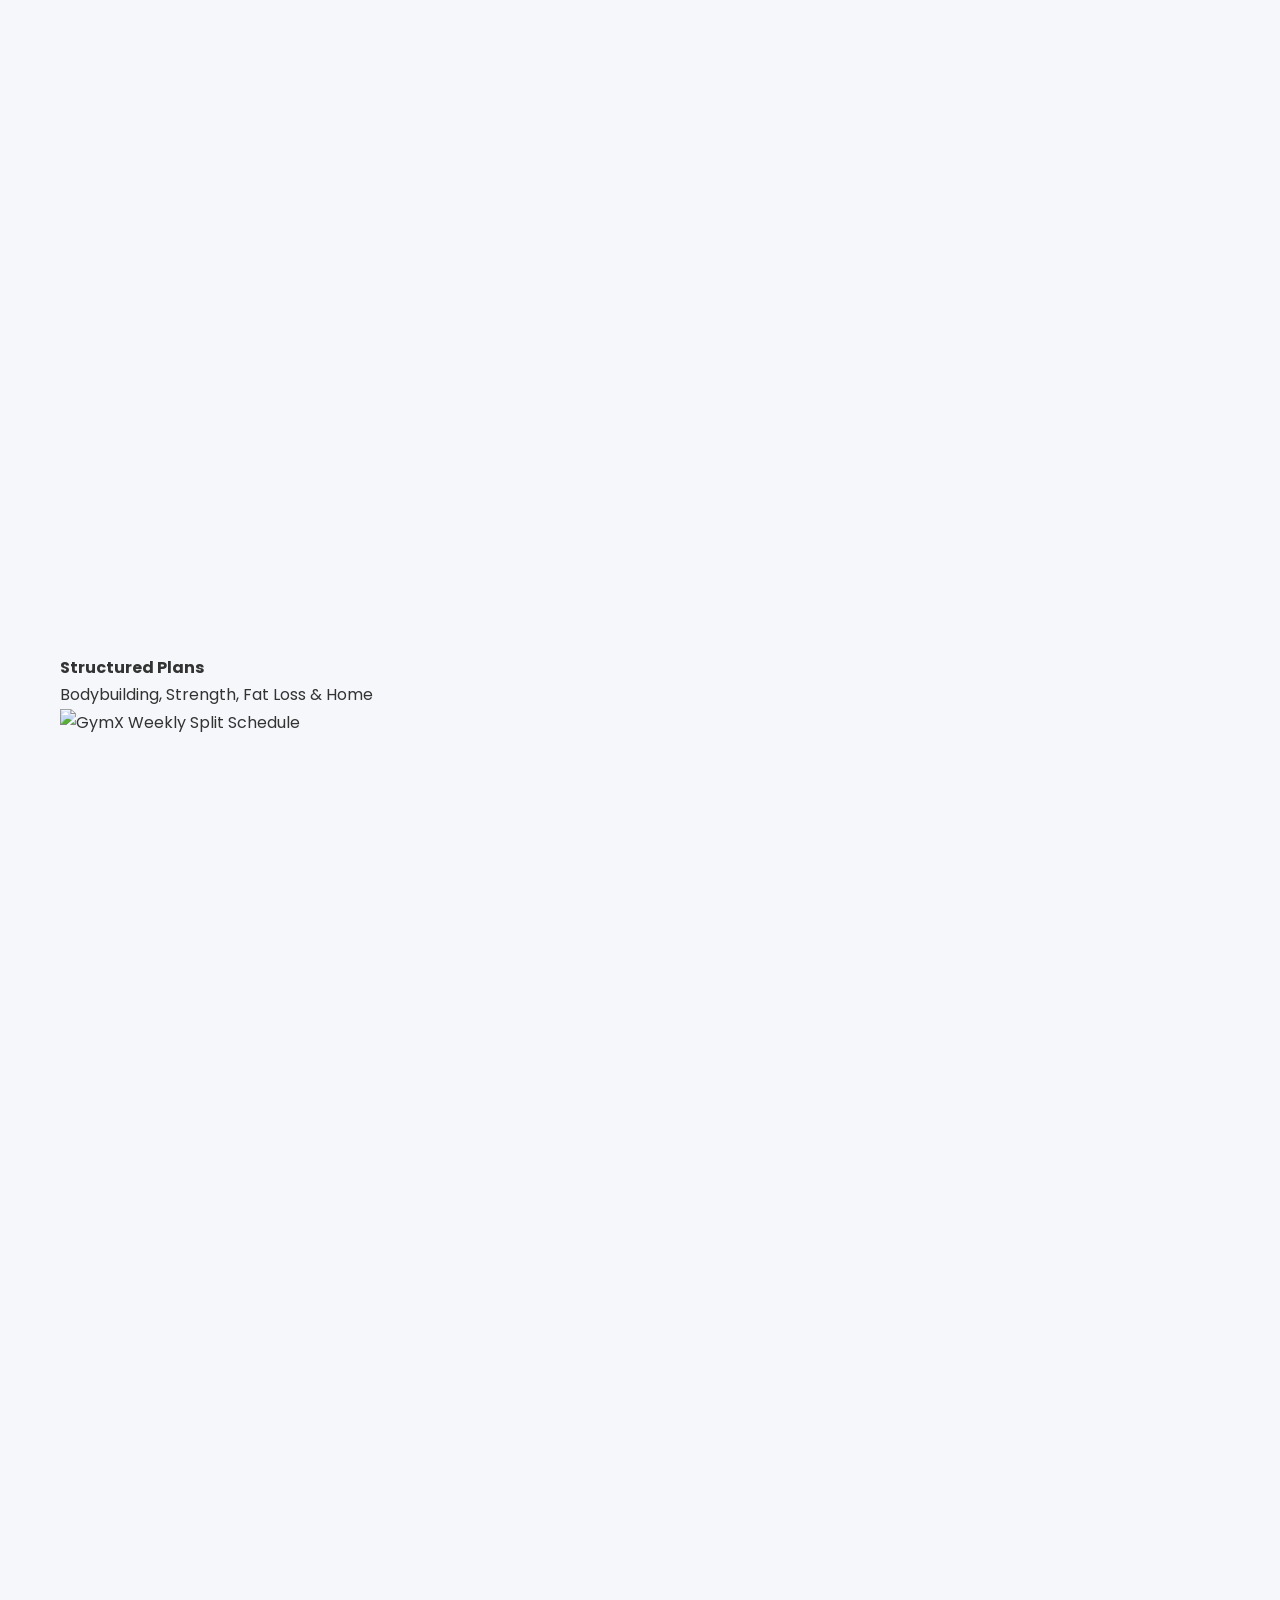
==== commit 13d145b9: "Update index.html" ====
--- a/index.html
+++ b/index.html
@@ -1,133 +1,992 @@
 <!DOCTYPE html>
-
 <html lang="en">
-	<head>
-		<meta charset="UTF-8">
-		<meta name="viewport" content="width=device-width,initial-scale=1">
-
-		<meta name="description" content="Gym & home workout trainer with workout plans, diet guide, calorie & BMI tracker.">
-
-		<!-- Open Graph Meta Tags -->
-		<meta property="og:title" content="GymX - Gym Workout Trainer">
-		<meta property="og:description" content="Gym & Home Workout Trainer with Workout Plans, Diet Guide, BMI, Calorie & Protein Calculator.">
-		<meta property="og:image" content="https://gymxworkout.github.io/assets/app_icon.png">
-		<link rel="icon" type="image/png" href="/app_icon.png">
-		<meta property="og:type" content="website">
-		<meta property="og:url" content="https://gymxworkout.github.io">
-		<meta name="google-site-verification" content="DlTFylU_HJkMpbPmx9tEHGbWWTGxBo9Hy9UjoOyeXfE" />
-		
-		<meta name="twitter:card" content="summary_large_image">
-		<meta name="twitter:title" content="GymX - Gym Workout Trainer">
-		<meta name="twitter:description" content="Gym & Home Workout Trainer with Workout Plans, Diet Guide, BMI, Calorie & Protein Calculator.">
-		<meta name="twitter:image" content="https://gymxworkout.github.io/assets/app_icon.png">
-
-		<title>GymX - Gym Workout Trainer</title>
-
-		<link rel="icon" href="assets/app_icon.png" type="image/png"> <!-- Tab Icon --> 
-		<link rel="stylesheet" href="css/style.css">
-	</head>
-	<body>
-		<header class="hero">
-			<img class="logo" src="assets/app_icon.png" alt="GymX Logo">
-			<h1>GymX - Gym Workout Trainer</h1>
-			<p>Your Complete Gym & Home Workout Companion</p>
-			<p>Build muscle, lose weight, burn fat and stay fit with professional workout plans, diet guides, fitness calculators and progress tracking.</p>
-			
-			<a class="btn"
-				href="https://play.google.com/store/apps/details?id=com.gymx.workout"
-				target="_blank"
-				rel="noopener noreferrer">Download on Google Play
-			</a>
-			
-		</header>
-
-		<main class="container">
-			<section class="stats">
-				<div class="stat"><h2>100,000+</h2><span>Downloads</span></div>
-				<div class="stat"><h2>4.6★</h2><span>User Rating</span></div>
-				<div class="stat"><h2>200+</h2><span>Exercises</span></div>
-				<div class="stat"><h2>Offline</h2><span>No Internet Required</span></div>
-			</section>
-
-			<h2>Why Choose GymX?</h2>
-			
-			<section class="grid">
-				<div class="card"><h3>🏋️ Workout Plans</h3><p>Bodybuilding, muscle gain, fat loss, weight loss, powerlifting and fitness plans.</p></div>
-				<div class="card"><h3>💪 Exercise Library</h3><p>100+ exercises with GIF animations and detailed instructions.</p></div>
-				<div class="card"><h3>🍎 Diet & Fitness</h3><p>Diet guide, calorie, protein and BMI calculators.</p></div>
-				<div class="card"><h3>📈 Progress Tracking</h3><p>Track sets, reps, weights and favourites.</p></div>
-				<div class="card"><h3>🏠 Home & Gym</h3><p>Designed for both home and gym workouts.</p></div>
-				<div class="card"><h3>📱 Works Offline</h3><p>Train anytime after installation without internet.</p></div>
-			</section>
-
-			<h2 class="mt">App Screenshots</h2>
-			
-			<section class="gallery">
-				<div class="phone">
-					<div class="screen">
-						<img src="assets/home.png" alt="GymX Home Screen">
-					</div>
-				</div>
-				<div class="phone">
-					<div class="screen">
-						<img src="assets/bodypart.png" alt="BodyPart Workout">
-					</div>
-				</div>
-				<div class="phone">
-					<div class="screen">
-						<img src="assets/workout.png" alt="Workout List">
-					</div>
-				</div>
-				<div class="phone">
-					<div class="screen">
-						<img src="assets/workout_details.png" alt="Workout Details">
-					</div>
-				</div>
-				<div class="phone">
-					<div class="screen">
-						<img src="assets/plan.png" alt="Workout Plans">
-					</div>
-				</div>
-				<div class="phone">
-					<div class="screen">
-						<img src="assets/plan_day.png" alt="Workout Plan Days">
-					</div>
-				</div>
-				<div class="phone">
-					<div class="screen">
-						<img src="assets/plan_details.png" alt="Workout Plan Details">
-					</div>
-				</div>
-				<div class="phone">
-					<div class="screen">
-						<img src="assets/utility.png" alt="Fitness Utilities">
-					</div>
-				</div>
-		
-			</section>
-			
-			<!-- 
-			Inline style
-			<h2 class="mt" style="text-align:left;">Support</h2> 
-			-->
-			<h2 class="mt support-title">Support</h2>
-			
-			<p><a href="mailto:gymxworkout96@gmail.com">gymxworkout96@gmail.com</a></p>
-
-			<h2>Quick Links</h2>
-			<section class="quick-links">
-				<a href="privacy-policy">🔒 Privacy Policy</a>
-				<a href="terms-and-conditions">📄 Terms & Conditions</a>
-			</section>
-		</main>
-
-	<footer>
-		<div class="container">
-			<p><strong>GymX - Gym Workout Trainer</strong></p>
-			<p>Gym & home workout trainer with workout plans, diet guide, calorie & BMI tracker.</p>
-			<p>© GymX Workout Trainer. All Rights Reserved.</p>
-		</div>
-	</footer>
-	<script src="js/main.js"></script>
-	</body>
+<head>
+  <meta charset="UTF-8">
+  <meta name="viewport" content="width=device-width, initial-scale=1.0">
+
+  <!-- Primary Meta Tags -->
+  <title>GymX - Gym & Home Workout Trainer | 100% Offline Fitness App</title>
+  <meta name="title" content="GymX - Gym & Home Workout Trainer | 100% Offline Fitness App">
+  <meta name="description" content="GymX is your personal fitness companion for gym and home workouts. 200+ exercises with ultra-clear 3D form guides with proper instruction & muscle highlights, Professional bodybuilding plans and Home workout, Diet plans & smart fitness calculators.">
+  <meta name="keywords" content="gym workout app, home workout no equipment, 3d exercise guide, gym workout planner, offline workout app, fitness tracker, bmi calculator, bodybuilding plan, hindi workout app">
+  <meta name="author" content="GymX - Gym Workout Trainer">
+  <meta name="robots" content="index, follow">
+  <link rel="canonical" href="https://gymxworkout.github.io/">
+
+  <!-- Open Graph / Facebook -->
+  <meta property="og:type" content="website">
+  <meta property="og:url" content="https://gymxworkout.github.io/">
+  <meta property="og:title" content="GymX - Gym & Home Workout Trainer | 100% Offline Fitness App">
+  <meta property="og:description" content="Train at home or gym with 200+ 3D exercises, structured routines, diet guides & fitness calculators. 100% Free & Works Offline.">
+  <meta property="og:image" content="https://gymxworkout.github.io/assets/app_icon.webp">
+
+  <!-- Twitter -->
+  <meta property="twitter:card" content="summary_large_image">
+  <meta property="twitter:url" content="https://gymxworkout.github.io/">
+  <meta property="twitter:title" content="GymX - Gym & Home Workout Trainer">
+  <meta property="twitter:description" content="Free gym & home workout trainer with 3D video animations. No subscription needed, works 100% offline.">
+  <meta property="twitter:image" content="https://gymxworkout.github.io/assets/app_icon.webp">
+
+  <!-- Google Verification & Favicons -->
+  <meta name="google-site-verification" content="DlTFylU_HJkMpbPmx9tEHGbWWTGxBo9Hy9UjoOyeXfE">
+  <link rel="icon" type="image/webp" href="assets/app_icon.webp">
+  <link rel="apple-touch-icon" href="assets/app_icon.webp">
+
+  <!-- Stylesheet -->
+  <link rel="stylesheet" href="css/style.css">
+
+  <!-- Schema.org JSON-LD Markup -->
+  <script type="application/ld+json">
+  {
+    "@context": "https://schema.org",
+    "@type": "SoftwareApplication",
+    "name": "GymX - Gym Workout Trainer",
+    "operatingSystem": "Android",
+    "applicationCategory": "HealthApplication",
+    "offers": {
+      "@type": "Offer",
+      "price": "0",
+      "priceCurrency": "USD"
+    },
+    "aggregateRating": {
+      "@type": "AggregateRating",
+      "ratingValue": "4.6",
+      "ratingCount": "12500"
+    },
+    "description": "GymX is your personal fitness companion for gym and home workouts. 200+ exercises with ultra-clear 3D form guides with proper instruction & muscle highlights, Professional bodybuilding plans and Home workout, Diet plans & smart fitness calculators with complete offline access.",
+    "downloadUrl": "https://play.google.com/store/apps/details?id=com.gymx.workout"
+  }
+  </script>
+</head>
+<body>
+
+  <!-- ==========================================================================
+       Site Navigation
+       ========================================================================== -->
+  <header class="site-header">
+    <div class="container header-inner">
+      <a href="#" class="brand-logo" aria-label="GymX Home">
+        <img src="assets/gymx_logo.webp" alt="GymX" class="brand-wordmark" width="140" height="48">
+      </a>
+
+      <nav aria-label="Main Navigation">
+        <ul class="nav-links">
+          <li><a href="#" class="nav-link active">Home</a></li>
+          <li><a href="#exercises" class="nav-link">3D Exercises</a></li>
+          <li><a href="#plans" class="nav-link">Workout Plans</a></li>
+          <li><a href="#utility" class="nav-link">Diets & Utility</a></li>
+          <li><a href="#about" class="nav-link">About & FAQ</a></li>
+        </ul>
+      </nav>
+
+      <div class="header-actions">
+
+        <a href="https://play.google.com/store/apps/details?id=com.gymx.workout" target="_blank" rel="noopener noreferrer" class="btn btn-primary btn-sm">
+          Download App
+        </a>
+        <button class="nav-toggle" aria-label="Toggle navigation menu" aria-expanded="false">
+          ☰
+        </button>
+      </div>
+    </div>
+  </header>
+
+  <main>
+    <!-- ==========================================================================
+         Hero Section
+         ========================================================================== -->
+    <section class="hero-section">
+      <div class="container hero-grid">
+        <div class="hero-content">
+          <h1 class="hero-title">
+            <span class="title-line1">Real Workouts, Real Gains !</span>
+            <span class="title-line2">Train Anytime, Anywhere.</span>
+          </h1>
+          <p class="hero-subtitle">
+            Your personal fitness companion for gym and home workouts. 200+ exercises with ultra-clear 3D form guides with proper instruction & muscle highlights, Professional bodybuilding plans and Home workout, Diet plans & smart fitness calculators.
+          </p>
+
+          <div class="hero-cta-group">
+            <a href="https://play.google.com/store/apps/details?id=com.gymx.workout" target="_blank" rel="noopener noreferrer" class="btn-playstore" aria-label="Get GymX on Google Play">
+              <svg viewBox="0 0 24 24" fill="currentColor">
+                <path d="M3.609 1.814L13.792 12 3.61 22.186c-.198-.198-.31-.47-.31-.762V2.576c0-.292.112-.564.31-.762zM15.207 13.414l2.585 2.586-11.834 6.76 9.249-9.346zm0-2.828L5.958 1.24l11.834 6.76-2.585 2.586zm1.414 1.414l3.965 2.266c.642.367 1.014.992 1.014 1.734s-.372 1.367-1.014 1.734l-3.965 2.266-2.414-2.414 2.414-2.414z"/>
+              </svg>
+              <div>
+                <span class="btn-text-sub">GET IT ON</span>
+                <span class="btn-text-main">Google Play</span>
+              </div>
+            </a>
+
+            <button class="btn-qr-trigger" type="button" aria-label="Scan QR Code to download">
+              <span>📱</span> Scan QR Code
+            </button>
+          </div>
+
+          <ul class="hero-trust-list">
+            <li class="hero-trust-item">
+              <svg width="20" height="20" viewBox="0 0 20 20" fill="currentColor" aria-hidden="true"><path fill-rule="evenodd" d="M16.707 5.293a1 1 0 010 1.414l-8 8a1 1 0 01-1.414 0l-4-4a1 1 0 011.414-1.414L8 12.586l7.293-7.293a1 1 0 011.414 0z" clip-rule="evenodd"/></svg>
+              <span>100% Free</span>
+            </li>
+            <li class="hero-trust-item">
+              <svg width="20" height="20" viewBox="0 0 20 20" fill="currentColor" aria-hidden="true"><path fill-rule="evenodd" d="M16.707 5.293a1 1 0 010 1.414l-8 8a1 1 0 01-1.414 0l-4-4a1 1 0 011.414-1.414L8 12.586l7.293-7.293a1 1 0 011.414 0z" clip-rule="evenodd"/></svg>
+              <span>Works Offline</span>
+            </li>
+            <li class="hero-trust-item">
+              <svg width="20" height="20" viewBox="0 0 20 20" fill="currentColor" aria-hidden="true"><path fill-rule="evenodd" d="M16.707 5.293a1 1 0 010 1.414l-8 8a1 1 0 01-1.414 0l-4-4a1 1 0 011.414-1.414L8 12.586l7.293-7.293a1 1 0 011.414 0z" clip-rule="evenodd"/></svg>
+              <span>For All Fitness Levels</span>
+            </li>
+          </ul>
+        </div>
+
+        <div class="hero-device-wrapper">
+          <div class="phone-mockup">
+            <div class="phone-notch"></div>
+            <div class="phone-screen">
+              <img src="assets/home.webp" alt="GymX 2.0 Dashboard Screen" class="phone-media" width="320" height="650">
+            </div>
+          </div>
+
+          <!-- 3D Exercise Floating Badge Positioned to the SIDE of the Mobile Design -->
+          <div class="hero-floating-card" aria-hidden="true">
+            <div class="hero-floating-icon"><img src="assets/app_icon.webp" alt="GymX Logo" class="brand-icon2"></div>
+            <div class="hero-floating-info">
+              <span class="hero-floating-title">200+ Exercises</span>
+              <span class="hero-floating-desc">Ultra-Smooth 3D Guides</span>
+            </div>
+          </div>
+        </div>
+      </div>
+    </section>
+
+    <!-- ==========================================================================
+         Proof & Metrics Bar
+         ========================================================================== -->
+    <section class="stats-bar">
+      <div class="container stats-grid">
+        <div class="stat-item">
+          <div class="stat-number">100K <span>+</span></div>
+          <div class="stat-label">Total Downloads</div>
+        </div>
+        <div class="stat-item">
+          <div class="stat-number">4.6 <span>★</span></div>
+          <div class="stat-label">User Rating & Positive Reviews</div>
+        </div>
+        <div class="stat-item">
+          <div class="stat-number">200 <span>+</span></div>
+          <div class="stat-label">3D Animated Exercises</div>
+        </div>
+        <div class="stat-item">
+          <div class="stat-number">100 <span>%</span></div>
+          <div class="stat-label">Offline Access</div>
+        </div>
+      </div>
+    </section>
+
+    <!-- ==========================================================================
+         3D Exercise Showcase Section (Video Never Cropped, No Tag Overlay)
+         ========================================================================== -->
+    <section id="exercises" class="section">
+      <div class="container">
+        <div class="section-header">
+          <h2 class="section-title">Ultra-Clear <span>3D Exercise Guides Preview</span></h2>
+          <p class="section-desc">
+            Master proper exercise form with animated 3D guides, step-by-step instructions, and targeted muscle activation.
+          </p>
+        </div>
+
+        <div class="exercise-categories">
+          <button class="tab-btn active" data-category="chest">💪 Chest</button>
+          <button class="tab-btn" data-category="arms">🦾 Arms</button>
+          <button class="tab-btn" data-category="back">🔙 Back</button>
+          <button class="tab-btn" data-category="shoulders">🏋️ Shoulders</button>
+          <button class="tab-btn" data-category="abs">🍫 Abs & Core</button>
+          <button class="tab-btn" data-category="legs">🦵 Legs</button>
+        </div>
+
+        <div class="exercise-showcase-card">
+          <!-- Video Frame without cropping or overlay text -->
+          <div class="exercise-media-frame">
+            <video id="exVideo" src="assets/chest_sample.mp4" autoplay loop muted playsinline></video>
+          </div>
+
+          <div class="exercise-details">
+            <h3 class="exercise-title" id="exTitle">Incline Barbell Bench Press</h3>
+
+            <div class="exercise-meta-row">
+              <span class="meta-chip">⚙️ Equipment: <strong id="exEquipment">Barbell & Incline Bench</strong></span>
+              <span class="meta-chip">🎯 Target: <strong id="exTargetMuscle">Pectoralis Major (Clavicular Head)</strong></span>
+            </div>
+
+            <div class="muscle-diagram-box">
+              <img id="exMuscleImg" src="assets/pectoralis_major.webp" alt="Pectoralis Major Anatomy">
+              <div class="muscle-diagram-text">
+                <h5>Target Muscle Activation</h5>
+                <p>Secondary: <span id="exSecondaryMuscle">Triceps Brachii, Anterior Deltoids</span></p>
+              </div>
+            </div>
+
+            <ul class="exercise-instructions" id="exInstructions">
+              <li>Set your bench to a 30 to 45-degree angle with barbell racked safely above.</li>
+              <li>Grip the bar slightly wider than shoulder-width and unrack with elbows angled slightly inward.</li>
+              <li>Lower the bar under control toward upper chest while driving shoulder blades into bench.</li>
+              <li>Pause for half a second at bottom, then press back up explosively.</li>
+            </ul>
+          </div>
+        </div>
+      </div>
+    </section>
+
+    <!-- ==========================================================================
+         Structured Workout Plans Section (Badge Removed)
+         ========================================================================== -->
+    <section id="plans" class="section section-alt">
+      <div class="container">
+        <div class="section-header">
+          <h2 class="section-title">Structured <span>Workout Programs</span></h2>
+          <p class="section-desc">
+            Take the guesswork out of your routine. Every plan specifies target muscle splits, optimal set and repetition counts, and exact rest intervals.
+          </p>
+        </div>
+
+        <div class="plans-grid">
+          <!-- 1. Bodybuilding -->
+          <div class="plan-card">
+            <div class="plan-card-top">
+              <div class="plan-card-header">
+                <div class="plan-icon-wrapper">
+                  <img src="assets/plan_bodybuilding.webp" alt="Bodybuilding Program">
+                </div>
+                <h3 class="plan-title">Bodybuilding Plan</h3>
+              </div>
+              <p class="plan-desc">Classic 6-day split designed to build balanced muscular symmetry, maximum thickness, and peak hypertrophy.</p>
+              <span class="plan-badge-days">📅 6 Days / Week Split</span>
+            </div>
+            <div class="plan-split-preview">
+              <div class="plan-split-row">
+				<div><span class="plan-split-day">Monday</span><span class="plan-split-focus">Chest</span></div>
+				<div><span class="plan-split-day">Tuesday</span><span class="plan-split-focus">Back</span></div>
+			  </div>
+			  <div class="plan-split-row">
+				<div><span class="plan-split-day">Wednesday</span><span class="plan-split-focus">Arms</span></div>
+				<div><span class="plan-split-day">Thursday</span><span class="plan-split-focus">Shoulders</span></div>
+			  </div>
+			  <div class="plan-split-row">
+				<div><span class="plan-split-day">Friday</span><span class="plan-split-focus">Abs</span></div>
+				<div><span class="plan-split-day">Saturday</span><span class="plan-split-focus">Legs</span></div>
+			  </div>
+            </div>
+          </div>
+
+          <!-- 2. Fitness Conditioning -->
+          <div class="plan-card">
+            <div class="plan-card-top">
+              <div class="plan-card-header">
+                <div class="plan-icon-wrapper">
+                  <img src="assets/plan_fitness.webp" alt="Fitness Program">
+                </div>
+                <h3 class="plan-title">Fitness Conditioning</h3>
+              </div>
+              <p class="plan-desc">High-energy full-body workout split prioritizing cardiovascular endurance, functional mobility, and lean muscle tone.</p>
+              <span class="plan-badge-days">📅 3 Days / Week Split</span>
+            </div>
+            <div class="plan-split-preview">
+              <div class="plan-split-row"><span class="plan-split-day">Monday</span><span class="plan-split-focus">Full Body Power</span></div>
+              <div class="plan-split-row"><span class="plan-split-day">Wednesday</span><span class="plan-split-focus">Core & Cardio Flow</span></div>
+              <div class="plan-split-row"><span class="plan-split-day">Friday</span><span class="plan-split-focus">Athletic Conditioning</span></div>
+            </div>
+          </div>
+
+          <!-- 3. Powerlifting -->
+          <div class="plan-card">
+            <div class="plan-card-top">
+              <div class="plan-card-header">
+                <div class="plan-icon-wrapper">
+                  <img src="assets/plan_powerlifting.webp" alt="Powerlifting Program">
+                </div>
+                <h3 class="plan-title">Powerlifting Program</h3>
+              </div>
+              <p class="plan-desc">Heavy compound progression focused on driving new PRs on the Big Three: Squat, Bench Press, and Deadlift.</p>
+              <span class="plan-badge-days">📅 4 Days / Week Heavy Split</span>
+            </div>
+            <div class="plan-split-preview">
+              <div class="plan-split-row"><span class="plan-split-day">Day 1</span><span class="plan-split-focus">Squat & Posterior Chain</span></div>
+              <div class="plan-split-row"><span class="plan-split-day">Day 2</span><span class="plan-split-focus">Bench Press & Triceps</span></div>
+              <div class="plan-split-row"><span class="plan-split-day">Day 3</span><span class="plan-split-focus">Deadlift & Upper Back</span></div>
+              <div class="plan-split-row"><span class="plan-split-day">Day 4</span><span class="plan-split-focus">Overhead Press & Accessories</span></div>
+            </div>
+          </div>
+
+          <!-- 4. Lean Body -->
+          <div class="plan-card">
+            <div class="plan-card-top">
+              <div class="plan-card-header">
+                <div class="plan-icon-wrapper">
+                  <img src="assets/plan_lean_body.webp" alt="Lean Body Routine">
+                </div>
+                <h3 class="plan-title">Lean Body Cut</h3>
+              </div>
+              <p class="plan-desc">Metabolic conditioning and hypertrophy supersets to incinerate body fat while locking in rock-hard muscle definition.</p>
+              <span class="plan-badge-days">📅 6 Days / Week Split</span>
+            </div>
+            <div class="plan-split-preview">
+              <div class="plan-split-row"><span class="plan-split-day">Monday</span><span class="plan-split-focus">Upper Body Metabolic</span></div>
+              <div class="plan-split-row"><span class="plan-split-day">Tuesday</span><span class="plan-split-focus">Lower Body Burn</span></div>
+              <div class="plan-split-row"><span class="plan-split-day">Wednesday</span><span class="plan-split-focus">High Intensity Abs & Core</span></div>
+            </div>
+          </div>
+
+          <!-- 5. Bulky Body -->
+          <div class="plan-card">
+            <div class="plan-card-top">
+              <div class="plan-card-header">
+                <div class="plan-icon-wrapper">
+                  <img src="assets/plan_bulky_body.webp" alt="Bulky Body Program">
+                </div>
+                <h3 class="plan-title">Bulky Mass Builder</h3>
+              </div>
+              <p class="plan-desc">Maximum training volume and progressive overload designed for hardgainers wanting to pack on serious weight and density.</p>
+              <span class="plan-badge-days">📅 6 Days / Week Split</span>
+            </div>
+            <div class="plan-split-preview">
+              <div class="plan-split-row"><span class="plan-split-day">Monday</span><span class="plan-split-focus">Heavy Chest Pressing</span></div>
+              <div class="plan-split-row"><span class="plan-split-day">Tuesday</span><span class="plan-split-focus">Heavy Back & Traps</span></div>
+              <div class="plan-split-row"><span class="plan-split-day">Wednesday</span><span class="plan-split-focus">Heavy Leg Volume</span></div>
+            </div>
+          </div>
+
+          <!-- 6. Home Workout -->
+          <div class="plan-card">
+            <div class="plan-card-top">
+              <div class="plan-card-header">
+                <div class="plan-icon-wrapper">
+                  <img src="assets/home_workout.webp" alt="Home Workout Routine">
+                </div>
+                <h3 class="plan-title">Home Workout Routine</h3>
+              </div>
+              <p class="plan-desc">Zero equipment needed. 15-30 minute bodyweight routines that sculpt your chest, arms, core, and legs at home.</p>
+              <span class="plan-badge-days">📅 6 Days / Zero Equipment</span>
+            </div>
+            <div class="plan-split-preview">
+              <div class="plan-split-row"><span class="plan-split-day">Day 1</span><span class="plan-split-focus">Bodyweight Push & Chest</span></div>
+              <div class="plan-split-row"><span class="plan-split-day">Day 2</span><span class="plan-split-focus">Pull & Posterior Tension</span></div>
+              <div class="plan-split-row"><span class="plan-split-day">Day 3</span><span class="plan-split-focus">Calisthenics Core & Abs</span></div>
+            </div>
+          </div>
+        </div>
+      </div>
+    </section>
+
+    <!-- ==========================================================================
+         Home Workout Spotlight (Compact Section)
+         ========================================================================== -->
+    <section id="home-workout" class="section section-compact">
+      <div class="container feature-split-grid">
+        <div class="feature-split-content">
+          <div class="section-tag">No Equipment Needed</div>
+          <h2>Train Anywhere with <span>Zero Excuses.</span></h2>
+          <p>
+            No gym membership? Traveling? In a hotel or basement? GymX provides a complete suite of bodyweight routines specifically engineered to build strength, sculpt muscle, and torch calories without a single dumbbell.
+          </p>
+
+          <ul class="feature-split-list">
+            <li class="feature-split-item">
+              <div class="feature-icon-badge">🏠</div>
+              <div class="feature-item-text">
+                <h4>Dedicated Bodyweight Splits</h4>
+                <p>Targeted daily routines for Chest, Back, Arms, Shoulders, and Legs using pure calisthenics.</p>
+              </div>
+            </li>
+            <li class="feature-split-item">
+              <div class="feature-icon-badge">⏱️</div>
+              <div class="feature-item-text">
+                <h4>High-Efficiency 15–30 Min Sessions</h4>
+                <p>Designed for busy schedules so you can stay consistent without sacrificing quality.</p>
+              </div>
+            </li>
+            <li class="feature-split-item">
+              <div class="feature-icon-badge">📶</div>
+              <div class="feature-item-text">
+                <h4>100% Offline Capability</h4>
+                <p>Never drops connection. Guides and animations run instantly in dead zones or off-grid.</p>
+              </div>
+            </li>
+          </ul>
+
+          <a href="https://play.google.com/store/apps/details?id=com.gymx.workout" target="_blank" rel="noopener noreferrer" class="btn btn-primary">
+            Start Home Workouts Free
+          </a>
+        </div>
+
+        <div class="hero-device-wrapper">
+          <div class="phone-mockup">
+            <div class="phone-notch"></div>
+            <div class="phone-screen">
+              <img src="assets/bodypart.webp" alt="GymX Bodypart Category View" class="phone-media" width="320" height="650">
+            </div>
+          </div>
+        </div>
+      </div>
+    </section>
+
+    <!-- ==========================================================================
+         Nutrition & Meal Plans Section
+         ========================================================================== -->
+    <section id="utility" class="section section-alt">
+      <span id="diet"></span>
+      <div class="container feature-split-grid" style="direction: rtl;">
+        <div class="feature-split-content" style="direction: ltr;">
+          <div class="section-tag">Diets &amp; Nutrition Guide</div>
+          <h2>Balanced Diet Guides &<br><span>Healthy Meal Plans</span></h2>
+          <p>
+            Training is only half the battle. GymX equips you with practical, realistic nutrition guidance tailored to fuel your training sessions and accelerate recovery.
+          </p>
+
+          <ul class="feature-split-list">
+            <li class="feature-split-item">
+              <div class="feature-icon-badge">🥗</div>
+              <div class="feature-item-text">
+                <h4>5 Goal-Tailored Programs</h4>
+                <p>Specific dietary guides for Bulky Mass, Lean Cutting, Weight Gain, Weight Loss, and Overall Fitness.</p>
+              </div>
+            </li>
+            <li class="feature-split-item">
+              <div class="feature-icon-badge">⏰</div>
+              <div class="feature-item-text">
+                <h4>Structured 6-Meal Schedules</h4>
+                <p>Clear timing intervals (Meal 1 through Meal 6 with optimal 2–3 hour gaps) to sustain all-day anabolism.</p>
+              </div>
+            </li>
+            <li class="feature-split-item">
+              <div class="feature-icon-badge">🥑</div>
+              <div class="feature-item-text">
+                <h4>Essential Macronutrient Guidance</h4>
+                <p>Simple food recommendations that make meal prep easy, affordable, and nutritious.</p>
+              </div>
+            </li>
+          </ul>
+
+          <a href="https://play.google.com/store/apps/details?id=com.gymx.workout" target="_blank" rel="noopener noreferrer" class="btn btn-primary">
+            Explore Diet Guides in App
+          </a>
+        </div>
+
+        <div class="hero-device-wrapper" style="direction: ltr;">
+          <div class="phone-mockup">
+            <div class="phone-notch"></div>
+            <div class="phone-screen">
+              <img src="assets/diets.webp" alt="GymX Nutrition & Diet Plan" class="phone-media" width="320" height="650">
+            </div>
+          </div>
+        </div>
+      </div>
+    </section>
+
+    <!-- ==========================================================================
+         Interactive Fitness Calculators Section (Badge Removed)
+         ========================================================================== -->
+    <section id="calculators" class="section">
+      <div class="container">
+        <div class="section-header">
+          <h2 class="section-title">Built-In <span>Fitness Calculators</span></h2>
+          <p class="section-desc">
+            Calculate your vital body metrics in seconds right here on the web, or use them completely offline anytime inside the GymX app.
+          </p>
+        </div>
+
+        <div class="calc-container">
+          <div class="calc-nav">
+            <button class="calc-tab-btn active" data-target="paneBmi">
+              <span>⚖️</span> BMI Calculator
+            </button>
+            <button class="calc-tab-btn" data-target="paneProtein">
+              <span>🥩</span> Daily Protein Calculator
+            </button>
+          </div>
+
+          <div class="calc-body">
+            <!-- BMI Calculator Pane -->
+            <div id="paneBmi" class="calc-pane active">
+              <div class="unit-switch">
+                <button type="button" class="unit-btn bmi-unit-btn active" data-unit="metric">Metric (cm / kg)</button>
+                <button type="button" class="unit-btn bmi-unit-btn" data-unit="imperial">Imperial (ft, in / lbs)</button>
+              </div>
+
+              <form id="bmiForm">
+                <div class="calc-form-grid">
+                  <div class="form-group field-metric">
+                    <label class="form-label" for="bmiHeightCm">Height (cm)</label>
+                    <input type="number" id="bmiHeightCm" class="form-input" placeholder="e.g. 175" min="50" max="260" value="178">
+                  </div>
+                  <div class="form-group field-metric">
+                    <label class="form-label" for="bmiWeightKg">Weight (kg)</label>
+                    <input type="number" id="bmiWeightKg" class="form-input" placeholder="e.g. 75" min="20" max="300" value="76">
+                  </div>
+
+                  <div class="form-group field-imperial" style="display:none;">
+                    <label class="form-label">Height (Feet & Inches)</label>
+                    <div style="display:flex; gap:10px;">
+                      <input type="number" id="bmiHeightFt" class="form-input" placeholder="ft" min="2" max="8" value="5" style="width:50%;">
+                      <input type="number" id="bmiHeightIn" class="form-input" placeholder="in" min="0" max="11" value="10" style="width:50%;">
+                    </div>
+                  </div>
+                  <div class="form-group field-imperial" style="display:none;">
+                    <label class="form-label" for="bmiWeightLbs">Weight (lbs)</label>
+                    <input type="number" id="bmiWeightLbs" class="form-input" placeholder="e.g. 165" min="40" max="600" value="168">
+                  </div>
+                </div>
+
+                <button type="submit" class="btn btn-primary" style="width:100%;">
+                  Calculate My BMI Score
+                </button>
+              </form>
+
+              <div id="bmiResultBox" class="calc-result-box">
+                <div class="calc-score" id="bmiScore">24.0</div>
+                <div class="calc-category" id="bmiCategory">Normal / Healthy Weight</div>
+                <p class="calc-message" id="bmiMessage">
+                  Great job! You are in the optimal weight range. Focus on progressive strength training and muscle toning with GymX.
+                </p>
+              </div>
+            </div>
+
+            <!-- Protein Calculator Pane -->
+            <div id="paneProtein" class="calc-pane">
+              <form id="proteinForm">
+                <div class="calc-form-grid">
+                  <div class="form-group">
+                    <label class="form-label" for="protWeight">Your Body Weight</label>
+                    <input type="number" id="protWeight" class="form-input" placeholder="e.g. 75" value="75" min="20" max="300" required>
+                  </div>
+                  <div class="form-group">
+                    <label class="form-label" for="protUnit">Weight Unit</label>
+                    <select id="protUnit" class="form-select">
+                      <option value="kg" selected>Kilograms (kg)</option>
+                      <option value="lbs">Pounds (lbs)</option>
+                    </select>
+                  </div>
+                  <div class="form-group" style="grid-column: 1 / -1;">
+                    <label class="form-label" for="protActivity">Fitness & Training Goal</label>
+                    <select id="protActivity" class="form-select">
+                      <option value="2.0" selected>Weight Training / Muscle Gain (Hypertrophy - 2.0g/kg)</option>
+                      <option value="1.6">Fat Loss & Muscle Preservation (Cutting - 1.6g/kg)</option>
+                      <option value="1.2">Athletic & Sports Conditioning (Endurance - 1.2g/kg)</option>
+                      <option value="0.8">Sedentary / General Maintenance (0.8g/kg)</option>
+                    </select>
+                  </div>
+                </div>
+
+                <button type="submit" class="btn btn-primary" style="width:100%;">
+                  Calculate Daily Protein Target
+                </button>
+              </form>
+
+              <div id="proteinResultBox" class="calc-result-box">
+                <div class="calc-score" id="proteinScore">150g - 170g</div>
+                <div class="calc-category">Optimal Daily Protein Target</div>
+                <p class="calc-message" id="proteinMessage">
+                  Divide this protein intake across 4–5 balanced meals of 30–40g each for optimal protein synthesis. Complete high-protein food breakdowns are available inside GymX!
+                </p>
+              </div>
+            </div>
+          </div>
+        </div>
+      </div>
+    </section>
+
+    <!-- ==========================================================================
+         Why Choose GymX Matrix
+         ========================================================================== -->
+    <section id="why-gymx" class="section section-alt">
+      <div class="container">
+        <div class="section-header">
+          <div class="section-tag">The GymX Advantage</div>
+          <h2 class="section-title">Why Lifters Choose <span>GymX</span></h2>
+          <p class="section-desc">
+            Built from the ground up to eliminate clutter, monthly paywalls, and frustrating complexity.
+          </p>
+        </div>
+
+        <div class="benefits-grid">
+          <div class="benefit-card">
+            <div class="benefit-icon">📴</div>
+            <h3 class="benefit-title">100% Offline Support</h3>
+            <p class="benefit-desc">No network connection required. Built to run flawlessly in basement gym facilities or remote travel destinations.</p>
+          </div>
+
+          <div class="benefit-card">
+            <div class="benefit-icon">💳</div>
+            <h3 class="benefit-title">Zero Paywalls or Subs</h3>
+            <p class="benefit-desc">No expensive recurring subscriptions. Every exercise, routine, calculator, and diet guide is 100% free.</p>
+          </div>
+
+          <div class="benefit-card">
+            <div class="benefit-icon">🔒</div>
+            <h3 class="benefit-title">Privacy & No Login</h3>
+            <p class="benefit-desc">No passwords or mandatory social login. Open the app and begin logging your training session in under three seconds.</p>
+          </div>
+
+          <div class="benefit-card">
+            <div class="benefit-icon">🎯</div>
+            <h3 class="benefit-title">All Experience Levels</h3>
+            <p class="benefit-desc">Structured for beginners, intermediate, and advanced lifters with guided progression and form tips.</p>
+          </div>
+        </div>
+      </div>
+    </section>
+
+    <!-- ==========================================================================
+         App Screenshot Gallery (8 Screenshots: 4 + 4 Grid)
+         ========================================================================== -->
+    <section id="gallery" class="section">
+      <div class="container">
+        <div class="section-header">
+          <h2 class="section-title">Designed for <span>Fast Gym Sessions</span></h2>
+          <p class="section-desc">
+            A high-contrast dark interface crafted for readability under harsh gym lights and sweat-friendly single-tap navigation.
+          </p>
+        </div>
+
+        <div class="gallery-grid">
+          <div class="gallery-card">
+            <div class="gallery-card-screen">
+              <img src="assets/home.webp" alt="GymX Workout Dashboard" loading="lazy" width="600" height="1074">
+            </div>
+            <div class="gallery-caption">
+              <h4>Workout Dashboard</h4>
+              <p>One-tap access to categories & plans</p>
+            </div>
+          </div>
+
+          <div class="gallery-card">
+            <div class="gallery-card-screen">
+              <img src="assets/bodypart.webp" alt="GymX Muscle Group Hub" loading="lazy" width="600" height="1074">
+            </div>
+            <div class="gallery-caption">
+              <h4>Muscle Group Hub</h4>
+              <p>Chest, Back, Arms, Shoulders, Abs & Legs</p>
+            </div>
+          </div>
+
+          <div class="gallery-card">
+            <div class="gallery-card-screen">
+              <img src="assets/workout.webp" alt="GymX Exercise Library" loading="lazy" width="600" height="1074">
+            </div>
+            <div class="gallery-caption">
+              <h4>200+ Exercise Library</h4>
+              <p>Detailed lists by targeted muscle</p>
+            </div>
+          </div>
+
+          <div class="gallery-card">
+            <div class="gallery-card-screen">
+              <img src="assets/workout_details.webp" alt="GymX 3D Exercise Form Guide" loading="lazy" width="600" height="1074">
+            </div>
+            <div class="gallery-caption">
+              <h4>3D Form Guides</h4>
+              <p>Step-by-step instructions & anatomy maps</p>
+            </div>
+          </div>
+
+          <div class="gallery-card">
+            <div class="gallery-card-screen">
+              <img src="assets/plan.webp" alt="GymX Structured Workout Plans" loading="lazy" width="600" height="1074">
+            </div>
+            <div class="gallery-caption">
+              <h4>Structured Plans</h4>
+              <p>Bodybuilding, Strength, Fat Loss & Home</p>
+            </div>
+          </div>
+
+          <div class="gallery-card">
+            <div class="gallery-card-screen">
+              <img src="assets/plan_day.webp" alt="GymX Weekly Split Schedule" loading="lazy" width="600" height="1074">
+            </div>
+            <div class="gallery-caption">
+              <h4>Weekly Split Schedule</h4>
+              <p>Organized 3-day to 6-day training splits</p>
+            </div>
+          </div>
+
+          <div class="gallery-card">
+            <div class="gallery-card-screen">
+              <img src="assets/plan_details.webp" alt="GymX Guided Session Details" loading="lazy" width="600" height="1074">
+            </div>
+            <div class="gallery-caption">
+              <h4>Guided Session View</h4>
+              <p>Sets, reps & rest timing at a glance</p>
+            </div>
+          </div>
+
+          <div class="gallery-card">
+            <div class="gallery-card-screen">
+              <img src="assets/utility.webp" alt="GymX Fitness Utilities & Calculators" loading="lazy" width="600" height="1074">
+            </div>
+            <div class="gallery-caption">
+              <h4>Fitness Utilities</h4>
+              <p>BMI, Calorie, Protein & Diet protocols</p>
+            </div>
+          </div>
+        </div>
+      </div>
+    </section>
+
+    <!-- ==========================================================================
+         About Us Section (from App & Social Links)
+         ========================================================================== -->
+    <section id="about" class="section section-alt">
+      <div class="container">
+        <div class="section-header">
+          <h2 class="section-title">About <span>GymX</span></h2>
+          <p class="section-desc">Your Personal Fitness Companion for Gym and Home Training.</p>
+        </div>
+
+        <div class="about-grid">
+          <div class="about-card">
+            <div>
+              <h3>Our Story</h3>
+              <p>
+                GymX was born from a passion for fitness and technology. Founded in 2025, our mission is to make professional-grade workout guidance accessible to everyone, anywhere. Whether you're a complete beginner or an experienced athlete, GymX adapts to your fitness journey.
+              </p>
+
+              <h4 class="about-subheading">What Makes Us Different:</h4>
+              <ul class="about-features-list">
+                <li class="about-feature-item">
+                  <svg width="18" height="18" viewBox="0 0 20 20" fill="currentColor" aria-hidden="true"><path fill-rule="evenodd" d="M16.707 5.293a1 1 0 010 1.414l-8 8a1 1 0 01-1.414 0l-4-4a1 1 0 011.414-1.414L8 12.586l7.293-7.293a1 1 0 011.414 0z" clip-rule="evenodd"/></svg>
+                  <span>200+ 3D exercises with proper guidance</span>
+                </li>
+                <li class="about-feature-item">
+                  <svg width="18" height="18" viewBox="0 0 20 20" fill="currentColor" aria-hidden="true"><path fill-rule="evenodd" d="M16.707 5.293a1 1 0 010 1.414l-8 8a1 1 0 01-1.414 0l-4-4a1 1 0 011.414-1.414L8 12.586l7.293-7.293a1 1 0 011.414 0z" clip-rule="evenodd"/></svg>
+                  <span>Progress tracking & favorite routines</span>
+                </li>
+                <li class="about-feature-item">
+                  <svg width="18" height="18" viewBox="0 0 20 20" fill="currentColor" aria-hidden="true"><path fill-rule="evenodd" d="M16.707 5.293a1 1 0 010 1.414l-8 8a1 1 0 01-1.414 0l-4-4a1 1 0 011.414-1.414L8 12.586l7.293-7.293a1 1 0 011.414 0z" clip-rule="evenodd"/></svg>
+                  <span>No expensive equipment needed</span>
+                </li>
+                <li class="about-feature-item">
+                  <svg width="18" height="18" viewBox="0 0 20 20" fill="currentColor" aria-hidden="true"><path fill-rule="evenodd" d="M16.707 5.293a1 1 0 010 1.414l-8 8a1 1 0 01-1.414 0l-4-4a1 1 0 011.414-1.414L8 12.586l7.293-7.293a1 1 0 011.414 0z" clip-rule="evenodd"/></svg>
+                  <span>Workouts for all fitness levels</span>
+                </li>
+              </ul>
+            </div>
+
+            <div class="made-in-india-badge">
+              Made with ❤️ in India
+            </div>
+          </div>
+
+          <div class="about-social-card">
+            <div>
+              <h4>Connect With Us</h4>
+              <p>Follow our official community pages for workout routines, fitness motivation, and app updates.</p>
+
+              <div class="social-links-row">
+                <a href="https://www.facebook.com/gymx.workoutapp" target="_blank" rel="noopener noreferrer" class="social-pill" aria-label="GymX Facebook Page">
+                  <svg width="18" height="18" fill="currentColor" viewBox="0 0 24 24" aria-hidden="true"><path d="M24 12.073c0-6.627-5.373-12-12-12s-12 5.373-12 12c0 5.99 4.388 10.954 10.125 11.854v-8.385H7.078v-3.47h3.047V9.43c0-3.007 1.792-4.669 4.533-4.669 1.312 0 2.686.235 2.686.235v2.953H15.83c-1.491 0-1.956.925-1.956 1.874v2.25h3.328l-.532 3.47h-2.796v8.385C19.612 23.027 24 18.062 24 12.073z"/></svg>
+                  <span>Facebook</span>
+                </a>
+
+                <a href="https://www.instagram.com/gymx.workout" target="_blank" rel="noopener noreferrer" class="social-pill" aria-label="GymX Instagram Page">
+                  <svg width="18" height="18" fill="currentColor" viewBox="0 0 24 24" aria-hidden="true"><path d="M12 2.163c3.204 0 3.584.012 4.85.07 3.252.148 4.771 1.691 4.919 4.919.058 1.265.069 1.645.069 4.849 0 3.205-.012 3.584-.069 4.849-.149 3.225-1.664 4.771-4.919 4.919-1.266.058-1.644.07-4.85.07-3.204 0-3.584-.012-4.849-.07-3.26-.149-4.771-1.699-4.919-4.92-.058-1.265-.07-1.644-.07-4.849 0-3.204.013-3.583.07-4.849.149-3.227 1.664-4.771 4.919-4.919 1.266-.057 1.645-.069 4.849-.069zm0-2.163c-3.259 0-3.667.014-4.947.072-4.358.2-6.78 2.618-6.98 6.98-.059 1.281-.073 1.689-.073 4.948 0 3.259.014 3.668.072 4.948.2 4.358 2.618 6.78 6.98 6.98 1.281.058 1.689.072 4.948.072 3.259 0 3.668-.014 4.948-.072 4.354-.2 6.782-2.618 6.979-6.98.059-1.28.073-1.689.073-4.948 0-3.259-.014-3.667-.072-4.947-.196-4.354-2.617-6.78-6.979-6.98-1.281-.059-1.69-.073-4.949-.073zm0 5.838c-3.403 0-6.162 2.759-6.162 6.162s2.759 6.163 6.162 6.163 6.162-2.759 6.162-6.163c0-3.403-2.759-6.162-6.162-6.162zm0 10.162c-2.209 0-4-1.79-4-4 0-2.209 1.791-4 4-4s4 1.791 4 4c0 2.21-1.791 4-4 4zm6.406-11.845c-.796 0-1.441.645-1.441 1.44s.645 1.44 1.441 1.44c.795 0 1.439-.645 1.439-1.44s-.644-1.44-1.439-1.44z"/></svg>
+                  <span>Instagram</span>
+                </a>
+
+                <a href="mailto:gymxworkout96@gmail.com" class="social-pill" aria-label="Email GymX Support">
+                  <svg width="18" height="18" fill="currentColor" viewBox="0 0 24 24" aria-hidden="true"><path d="M0 3v18h24v-18h-24zm6.623 7.929l-4.623 4.712v-9.458l4.623 4.746zm-4.141-5.929h19.035l-9.517 7.761-9.518-7.761zm5.694 7.025l3.824 3.128 3.824-3.128 4.636 4.729h-16.92l4.636-4.729zm11.201 0.904l4.623-4.746v9.458l-4.623-4.712z"/></svg>
+                  <span>Contact Us</span>
+                </a>
+
+                <a href="https://gymxworkout.github.io/" target="_blank" rel="noopener noreferrer" class="social-pill" aria-label="GymX Official Website">
+                  <svg width="18" height="18" fill="none" stroke="currentColor" stroke-width="2" stroke-linecap="round" stroke-linejoin="round" viewBox="0 0 24 24" aria-hidden="true"><circle cx="12" cy="12" r="10"></circle><line x1="2" y1="12" x2="22" y2="12"></line><path d="M12 2a15.3 15.3 0 0 1 4 10 15.3 15.3 0 0 1-4 10 15.3 15.3 0 0 1-4-10 15.3 15.3 0 0 1 4-10z"></path></svg>
+                  <span>Website</span>
+                </a>
+              </div>
+            </div>
+          </div>
+        </div>
+      </div>
+    </section>
+
+    <!-- ==========================================================================
+         FAQ Accordion Section
+         ========================================================================== -->
+    <section id="faq" class="section">
+      <div class="container">
+        <div class="section-header">
+          <h2 class="section-title">Frequently Asked <span>Questions</span></h2>
+          <p class="section-desc">
+            Everything you need to know about the GymX app and how to get started on your fitness journey.
+          </p>
+        </div>
+
+        <div class="faq-container">
+          <div class="faq-item active">
+            <button type="button" class="faq-question" aria-expanded="true">
+              <span>Does GymX really work 100% offline without internet?</span>
+              <span class="faq-icon">+</span>
+            </button>
+            <div class="faq-answer">
+              <p>Yes, absolutely. Once installed, all 200+ 3D exercise video guides, structured multi-day plans, fitness calculators, and diet guides remain accessible without an active internet connection or cellular data.</p>
+            </div>
+          </div>
+
+          <div class="faq-item">
+            <button type="button" class="faq-question" aria-expanded="false">
+              <span>Is GymX completely free, or are there hidden subscription fees?</span>
+              <span class="faq-icon">+</span>
+            </button>
+            <div class="faq-answer">
+              <p>GymX is 100% free to download and use. There are zero subscriptions, locked features, or trial paywalls. All exercises and plans are fully accessible to every user.</p>
+            </div>
+          </div>
+
+          <div class="faq-item">
+            <button type="button" class="faq-question" aria-expanded="false">
+              <span>Can I use GymX if I don't have access to gym equipment?</span>
+              <span class="faq-icon">+</span>
+            </button>
+            <div class="faq-answer">
+              <p>Yes. GymX includes a dedicated "Home Workout" category featuring complete bodyweight routines for Chest, Back, Arms, Shoulders, Core, and Legs that can be performed anywhere with zero equipment.</p>
+            </div>
+          </div>
+
+          <div class="faq-item">
+            <button type="button" class="faq-question" aria-expanded="false">
+              <span>How do the built-in fitness calculators work?</span>
+              <span class="faq-icon">+</span>
+            </button>
+            <div class="faq-answer">
+              <p>GymX features clinically verified mathematical models for BMI (Metric & Imperial), Daily Maintenance and Surplus/Deficit Caloric intake, Protein Requirements based on training intensity, and Body Fat percentage using US Navy circumference formulas.</p>
+            </div>
+          </div>
+
+          <div class="faq-item">
+            <button type="button" class="faq-question" aria-expanded="false">
+              <span>Can I track my sets, reps, and favorite exercises?</span>
+              <span class="faq-icon">+</span>
+            </button>
+            <div class="faq-answer">
+              <p>Yes. GymX allows you to save your go-to exercises to Favorites for fast, one-tap access during training and log your workout progress directly in the app.</p>
+            </div>
+          </div>
+
+          <div class="faq-item">
+            <button type="button" class="faq-question" aria-expanded="false">
+              <span>Do I need to create an account or provide an email to use the app?</span>
+              <span class="faq-icon">+</span>
+            </button>
+            <div class="faq-answer">
+              <p>No. We respect your privacy. GymX requires zero registration, no account setup, and no personal email address. Simply install the app and begin training immediately.</p>
+            </div>
+          </div>
+        </div>
+      </div>
+    </section>
+
+    <!-- ==========================================================================
+         Download CTA Banner
+         ========================================================================== -->
+    <section id="cta" class="section section-alt">
+      <div class="container">
+        <div class="cta-banner-wrapper">
+          <h2 class="cta-banner-title">Start Your Fitness <span>Transformation Today</span></h2>
+          <p class="cta-banner-desc">
+            Join over 100,000 lifters training smarter with 3D exercise guidance, structured bodybuilding routines, and offline freedom.
+          </p>
+
+          <div class="cta-action-row">
+            <a href="https://play.google.com/store/apps/details?id=com.gymx.workout" target="_blank" rel="noopener noreferrer" class="btn-playstore" aria-label="Download GymX on Google Play">
+              <svg viewBox="0 0 24 24" fill="currentColor" aria-hidden="true">
+                <path d="M3.609 1.814L13.792 12 3.61 22.186c-.198-.198-.31-.47-.31-.762V2.576c0-.292.112-.564.31-.762zM15.207 13.414l2.585 2.586-11.834 6.76 9.249-9.346zm0-2.828L5.958 1.24l11.834 6.76-2.585 2.586zm1.414 1.414l3.965 2.266c.642.367 1.014.992 1.014 1.734s-.372 1.367-1.014 1.734l-3.965 2.266-2.414-2.414 2.414-2.414z"/>
+              </svg>
+              <div>
+                <span class="btn-text-sub">DOWNLOAD FREE ON</span>
+                <span class="btn-text-main">Google Play</span>
+              </div>
+            </a>
+
+            <button class="btn-qr-trigger" type="button" aria-label="Open QR Code download modal">
+              <span>📱</span> Scan QR Code
+            </button>
+          </div>
+        </div>
+      </div>
+    </section>
+  </main>
+
+  <!-- ==========================================================================
+       Master Footer
+       ========================================================================== -->
+  <footer class="site-footer">
+    <div class="container">
+      <div class="footer-grid">
+        <div class="footer-brand">
+          <div class="brand-logo">
+            <img src="assets/gymx_logo.webp" alt="GymX" class="brand-wordmark" width="140" height="48">
+          </div>
+          <p>
+            Your ultimate gym and home workout trainer. Master proper form with 3D guides, build muscle, and optimize health 100% offline.
+          </p>
+        </div>
+
+        <div class="footer-col">
+          <h4>Navigation</h4>
+          <ul class="footer-links">
+            <li><a href="#">Home</a></li>
+            <li><a href="#exercises">3D Exercises</a></li>
+            <li><a href="#plans">Workout Plans</a></li>
+            <li><a href="#utility">Diets & Utility</a></li>
+          </ul>
+        </div>
+
+        <div class="footer-col">
+          <h4>Legal & Support</h4>
+          <ul class="footer-links">
+            <li><a href="privacy-policy.html">Privacy Policy</a></li>
+            <li><a href="terms-and-conditions.html">Terms & Conditions</a></li>
+            <li><a href="#about">Contact & About</a></li>
+            <li><a href="#faq">FAQ</a></li>
+          </ul>
+        </div>
+
+        <div class="footer-col">
+          <h4>Download</h4>
+          <ul class="footer-links">
+            <li><a href="https://play.google.com/store/apps/details?id=com.gymx.workout" target="_blank" rel="noopener noreferrer">Google Play Store</a></li>
+            <li><a href="#" class="btn-qr-trigger">Desktop QR Code</a></li>
+          </ul>
+        </div>
+      </div>
+
+      <div class="footer-bottom">
+        <p>&copy; 2025 GymX - Gym Workout Trainer. All Rights Reserved.</p>
+        <p>Support: <a href="mailto:gymxworkout96@gmail.com" style="color:var(--accent);">gymxworkout96@gmail.com</a></p>
+      </div>
+    </div>
+  </footer>
+
+  <!-- ==========================================================================
+       QR Code Modal Popup
+       ========================================================================== -->
+  <div class="modal-overlay" role="dialog" aria-modal="true" aria-label="Scan QR Code to install GymX">
+    <div class="modal-card">
+      <button class="modal-close-btn" aria-label="Close dialog">&times;</button>
+      <h3>Get GymX on Your Phone</h3>
+      <p>Scan this QR code with your phone camera to download directly from Google Play:</p>
+      <img src="assets/qr_playstore.webp" alt="Google Play GymX QR Code" class="modal-qr-img" width="190" height="190">
+      <a href="https://play.google.com/store/apps/details?id=com.gymx.workout" target="_blank" rel="noopener noreferrer" class="btn btn-primary btn-sm" style="width:100%;">
+        Open on Google Play
+      </a>
+    </div>
+  </div>
+
+  <!-- Back to Top Button -->
+  <button id="backToTop" class="back-to-top" type="button" aria-label="Back to top" title="Back to top">
+    <svg width="20" height="20" viewBox="0 0 24 24" fill="none" stroke="currentColor" stroke-width="2.5" stroke-linecap="round" stroke-linejoin="round" aria-hidden="true">
+      <polyline points="18 15 12 9 6 15"></polyline>
+    </svg>
+  </button>
+
+  <!-- Scripts -->
+  <script src="js/main.js"></script>
+</body>
 </html>
--- a/css/style.css
+++ b/css/style.css
@@ -47,7 +47,6 @@
     border-radius:32px;
     background:#000;
     padding:8px;
-    border-radius:32px;
     margin:auto;
     margin-bottom:25px;
     box-shadow:0 15px 35px rgba(0,0,0,.2);
@@ -82,36 +81,22 @@
 ========================================== */
 
 .btn{
-
     display:inline-block;
     margin-top:20px;
-
     padding:16px 34px;
-
     background:#34a853;
-
     color:#fff;
-
     text-decoration:none;
-
     border-radius:10px;
-
     font-weight:600;
-
     transition:.3s;
-
     box-shadow:0 8px 25px rgba(52,168,83,.3);
-
 }
 
 .btn:hover{
-
     transform:translateY(-3px);
-
     background:#2d9149;
-
     box-shadow:0 15px 30px rgba(52,168,83,.4);
-
 }
 
 /* ==========================================
@@ -119,53 +104,33 @@
 ========================================== */
 
 .stats{
-
     display:grid;
-
     grid-template-columns:repeat(auto-fit,minmax(220px,1fr));
-
     gap:25px;
-
     margin:60px 0;
-
 }
 
 .stat{
-
     background:#fff;
-
     padding:35px;
-
     border-radius:18px;
-
-    text-align:center;
-
+    text-align:center;
     transition:.3s;
-
     box-shadow:0 12px 30px rgba(0,0,0,.08);
-
 }
 
 .stat:hover{
-
     transform:translateY(-8px);
-
 }
 
 .stat h2{
-
     font-size:38px;
-
     color:#1976d2;
-
     margin-bottom:8px;
-
 }
 
 .stat p{
-
     color:#777;
-
 }
 
 /* ==========================================
@@ -173,67 +138,49 @@
 ========================================== */
 
 .grid{
-
     display:grid;
-
     grid-template-columns:repeat(auto-fit,minmax(280px,1fr));
-
     gap:30px;
-
     margin-top:40px;
-
 }
 
 .card{
-
     background:#fff;
-
     border-radius:18px;
-
     padding:30px;
-
     transition:.3s;
-
     box-shadow:0 12px 30px rgba(0,0,0,.08);
-
 }
 
 .card:hover{
-
     transform:translateY(-10px);
-
 }
 
 .card h3{
-
     color:#1976d2;
-
     margin-bottom:15px;
-
     font-size:22px;
-
 }
 
 .card p{
-
     color:#666;
-
-}
-
-/* ==========================================
-   Screenshot Gallery
+}
+
+/* ==========================================
+   Screenshot Gallery (4 per row: 4x2 = 8 items)
 ========================================== */
 
 .gallery{
     display:grid;
-    grid-template-columns:repeat(auto-fit,minmax(170px,1fr));
+    grid-template-columns:repeat(4, 1fr);
     gap:30px;
     justify-items:center;
     margin-top:40px;
 }
 
 .phone{
-    width:170px;
+    width:100%;
+    max-width:220px;
     transition:.3s ease;
 }
 
@@ -253,27 +200,19 @@
     box-shadow:0 10px 25px rgba(0,0,0,.18);
 }
 
-
 /* ==========================================
    Headings
 ========================================== */
 
 h2{
-
     font-size:36px;
-
-    text-align:center;
-
+    text-align:center;
     color:#1976d2;
-
     margin-bottom:30px;
-
 }
 
 .mt{
-
     margin-top:80px;
-
 }
 
 /* ==========================================
@@ -281,37 +220,24 @@
 ========================================== */
 
 footer{
-
     margin-top:100px;
-
     background:#1f2937;
-
     color:#fff;
-
-    text-align:center;
-
+    text-align:center;
     padding:60px 20px;
-
 }
 
 footer p{
-
     margin-bottom:10px;
-
 }
 
 footer a{
-
     color:#90caf9;
-
     text-decoration:none;
-
 }
 
 footer a:hover{
-
     text-decoration:underline;
-
 }
 
 /* Support Text Left */
@@ -330,25 +256,17 @@
 }
 
 .quick-links a{
-
     text-decoration:none;
     color:#1976d2;
-
     background:#fff;
-
     padding:14px 24px;
-
     border-radius:10px;
-
     box-shadow:0 8px 20px rgba(0,0,0,.08);
-
     transition:.3s;
 }
 
 .quick-links a:hover{
-
     transform:translateY(-5px);
-
 }
 
 /* ==========================================
@@ -356,19 +274,17 @@
 ========================================== */
 
 @media (max-width:992px){
-
     .gallery{
-        grid-template-columns:repeat(3,1fr);
+        grid-template-columns:repeat(4, 1fr);
+        gap:20px;
     }
 
     .phone{
-        width:160px;
-    }
-
+        max-width:180px;
+    }
 }
 
 @media (max-width:768px){
-
     .hero{
         padding:70px 20px;
     }
@@ -395,24 +311,22 @@
     }
 
     .gallery{
-        grid-template-columns:repeat(2,1fr);
+        grid-template-columns:repeat(2, 1fr);
         gap:20px;
     }
 
     .phone{
-        width:145px;
-    }
-
+        max-width:160px;
+    }
 }
 
 @media (max-width:480px){
-
     .gallery{
-        grid-template-columns:repeat(2,1fr);
+        grid-template-columns:repeat(2, 1fr);
+        gap:15px;
     }
 
     .phone{
-        width:130px;
-    }
-
-}
+        max-width:140px;
+    }
+}
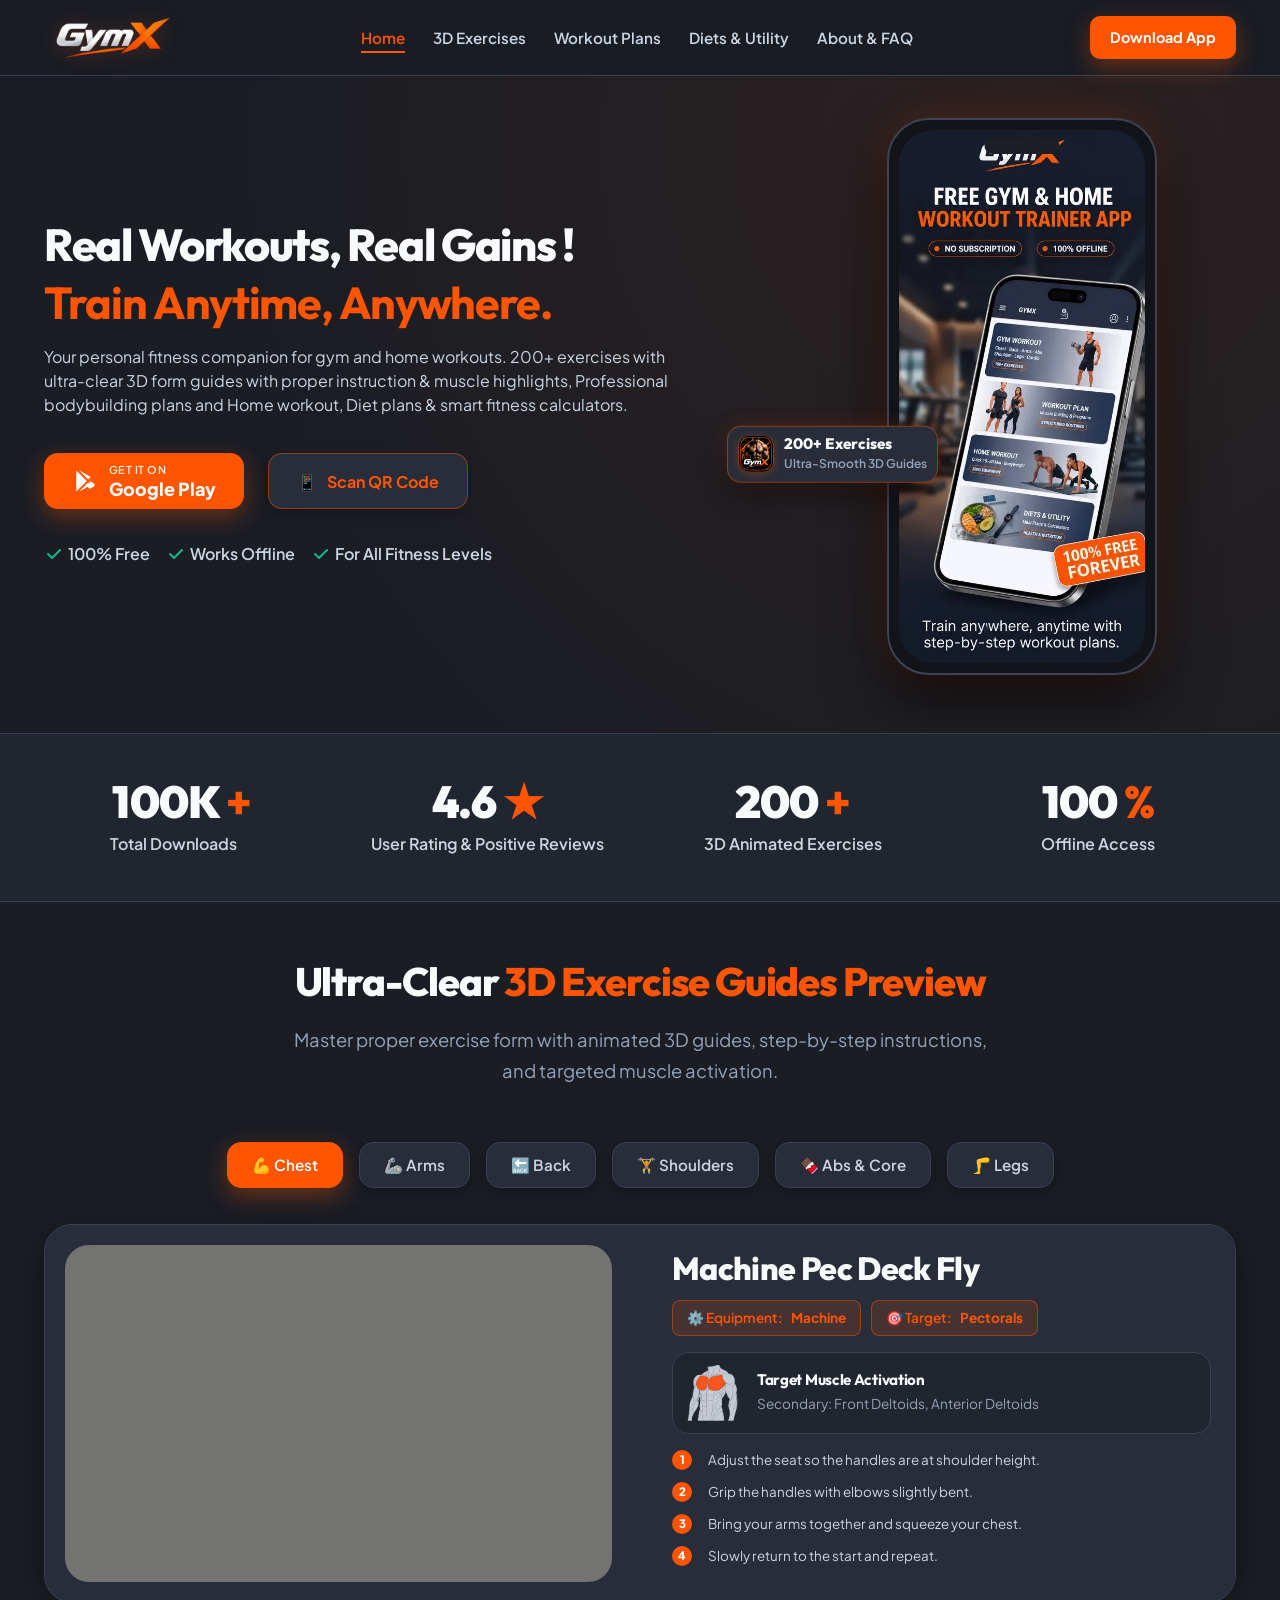
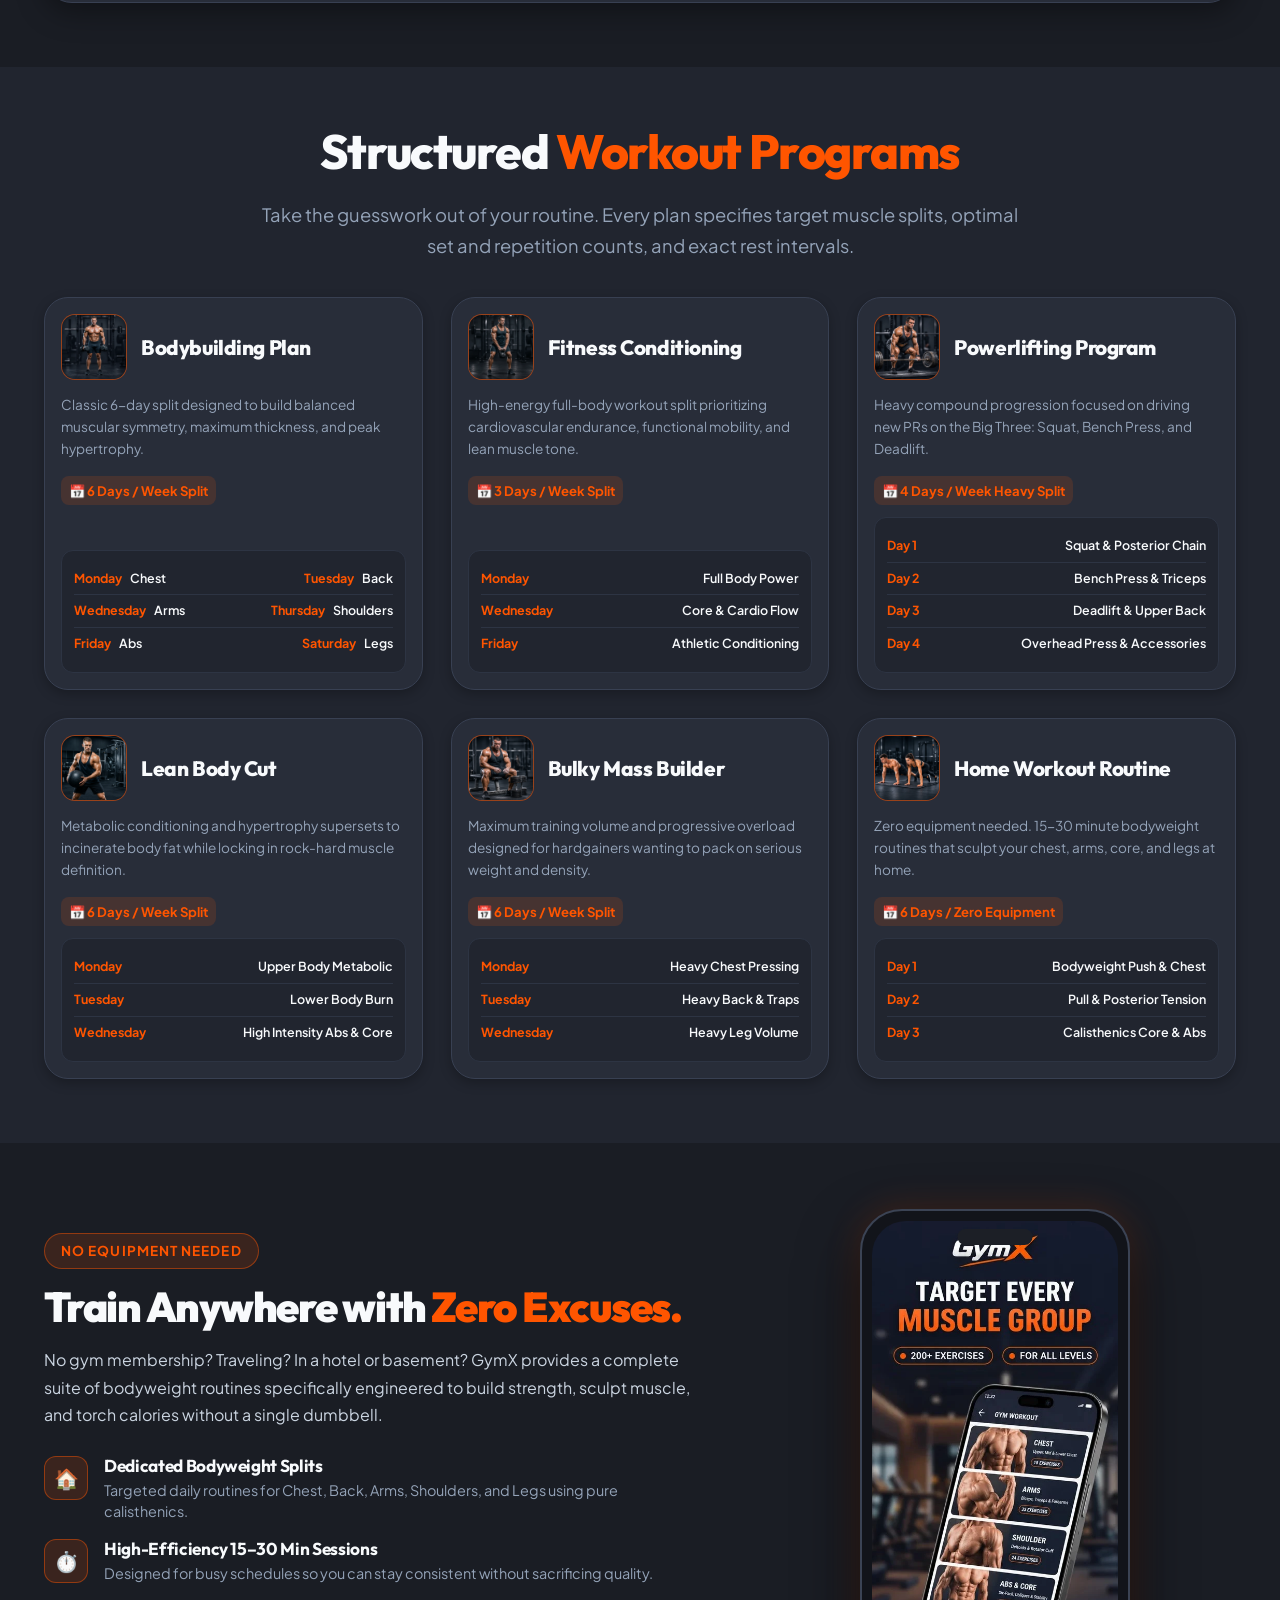
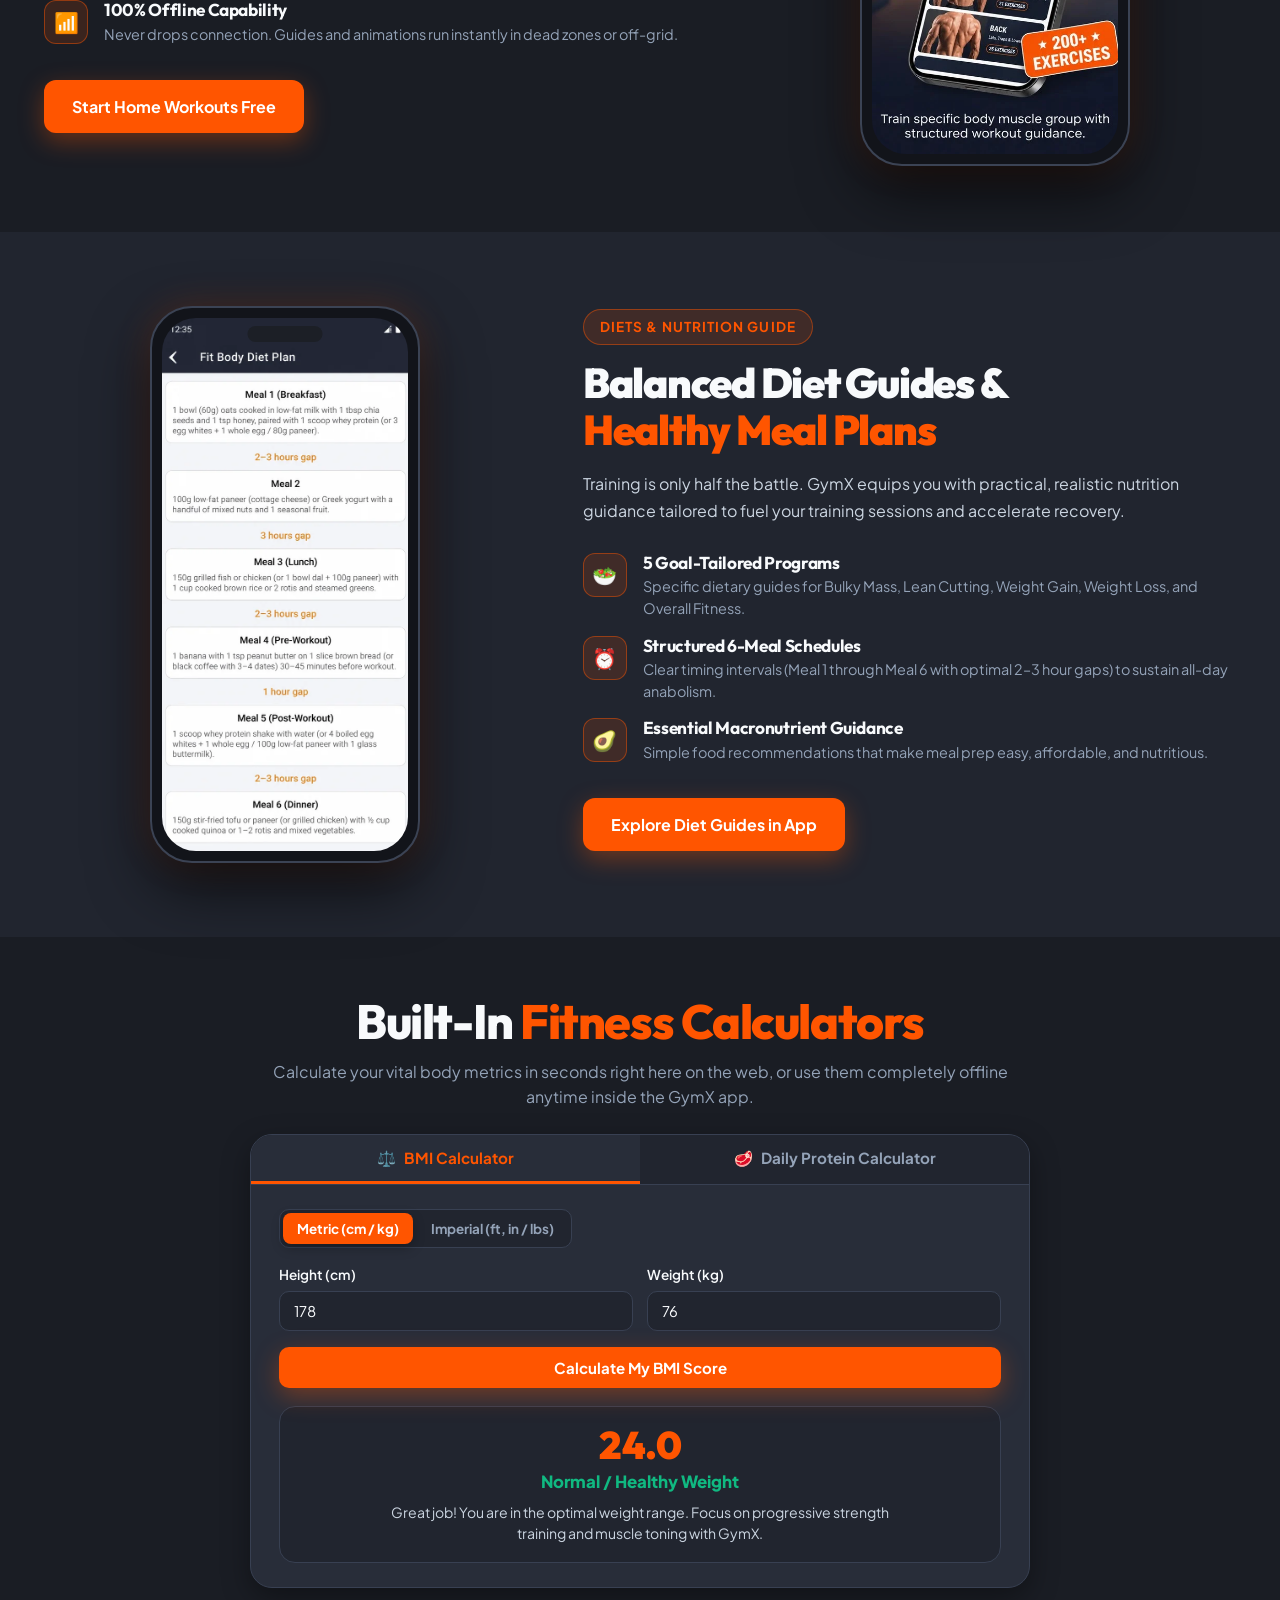
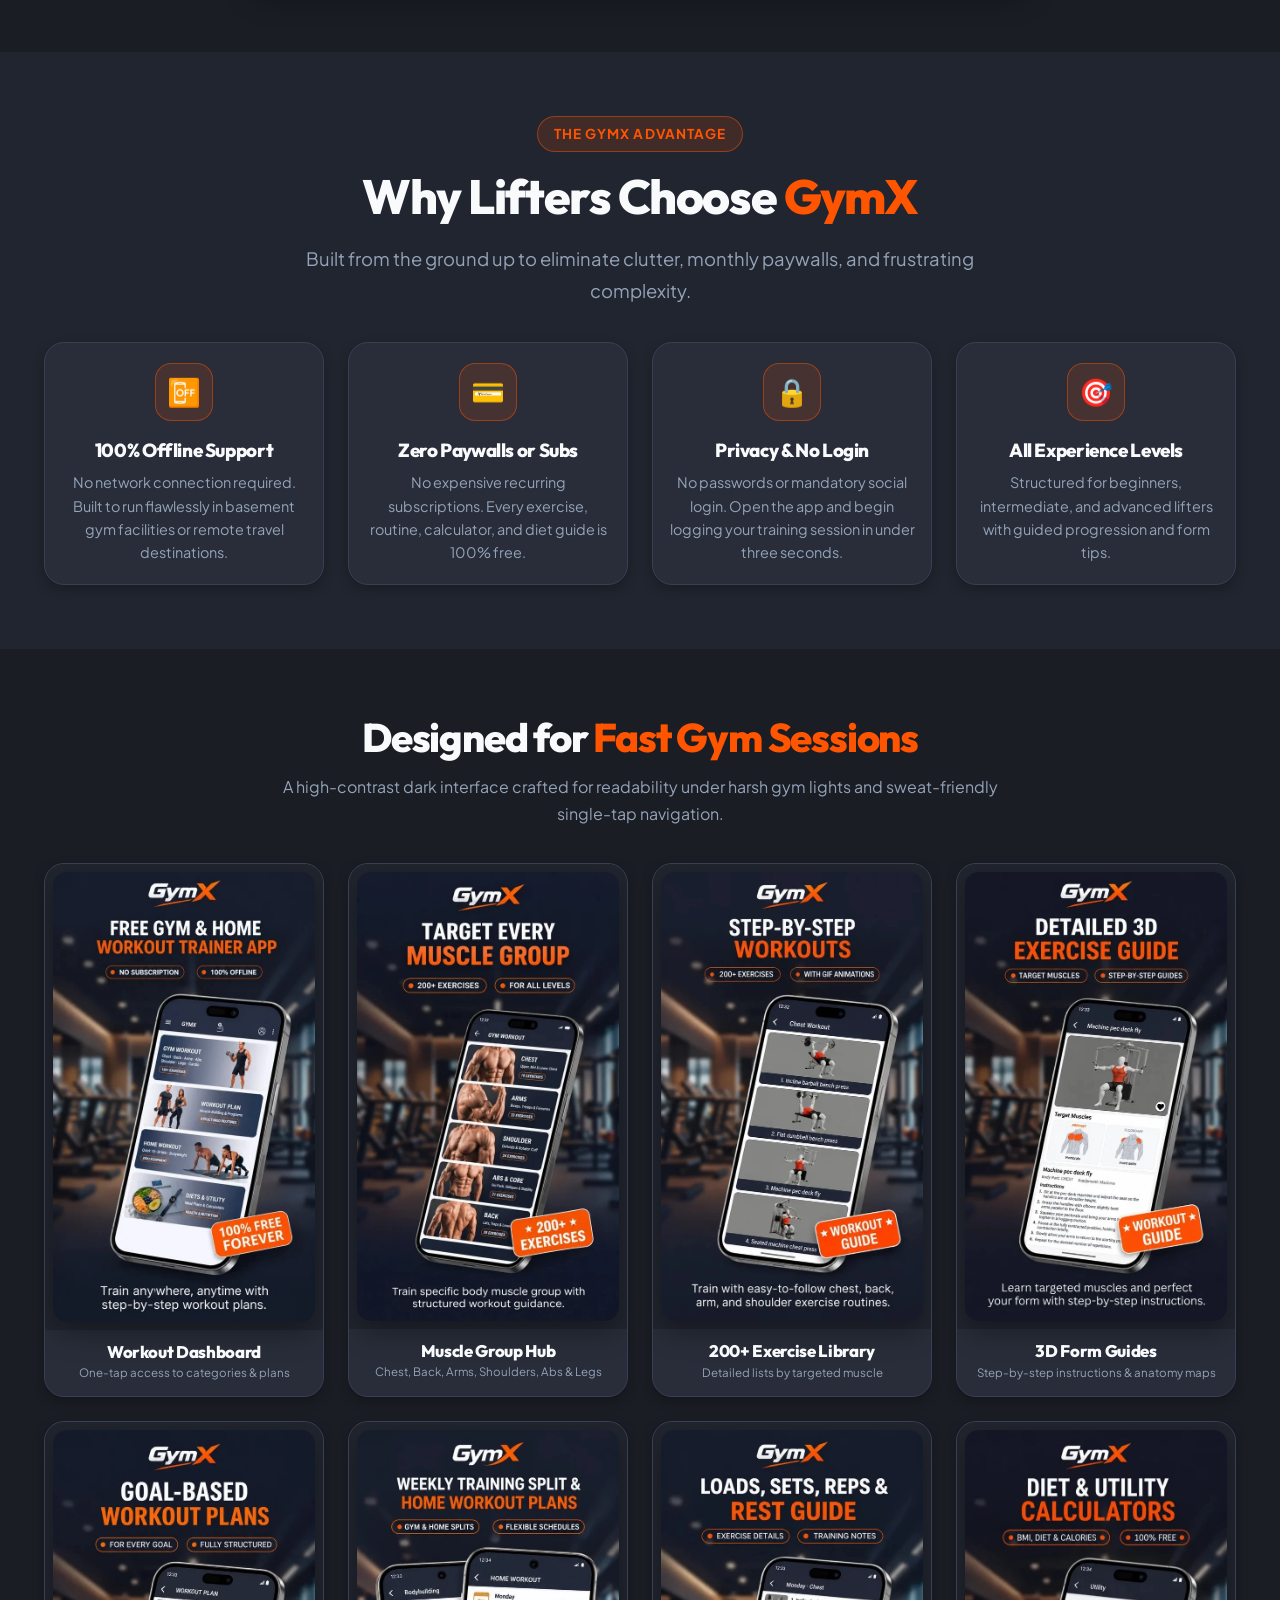
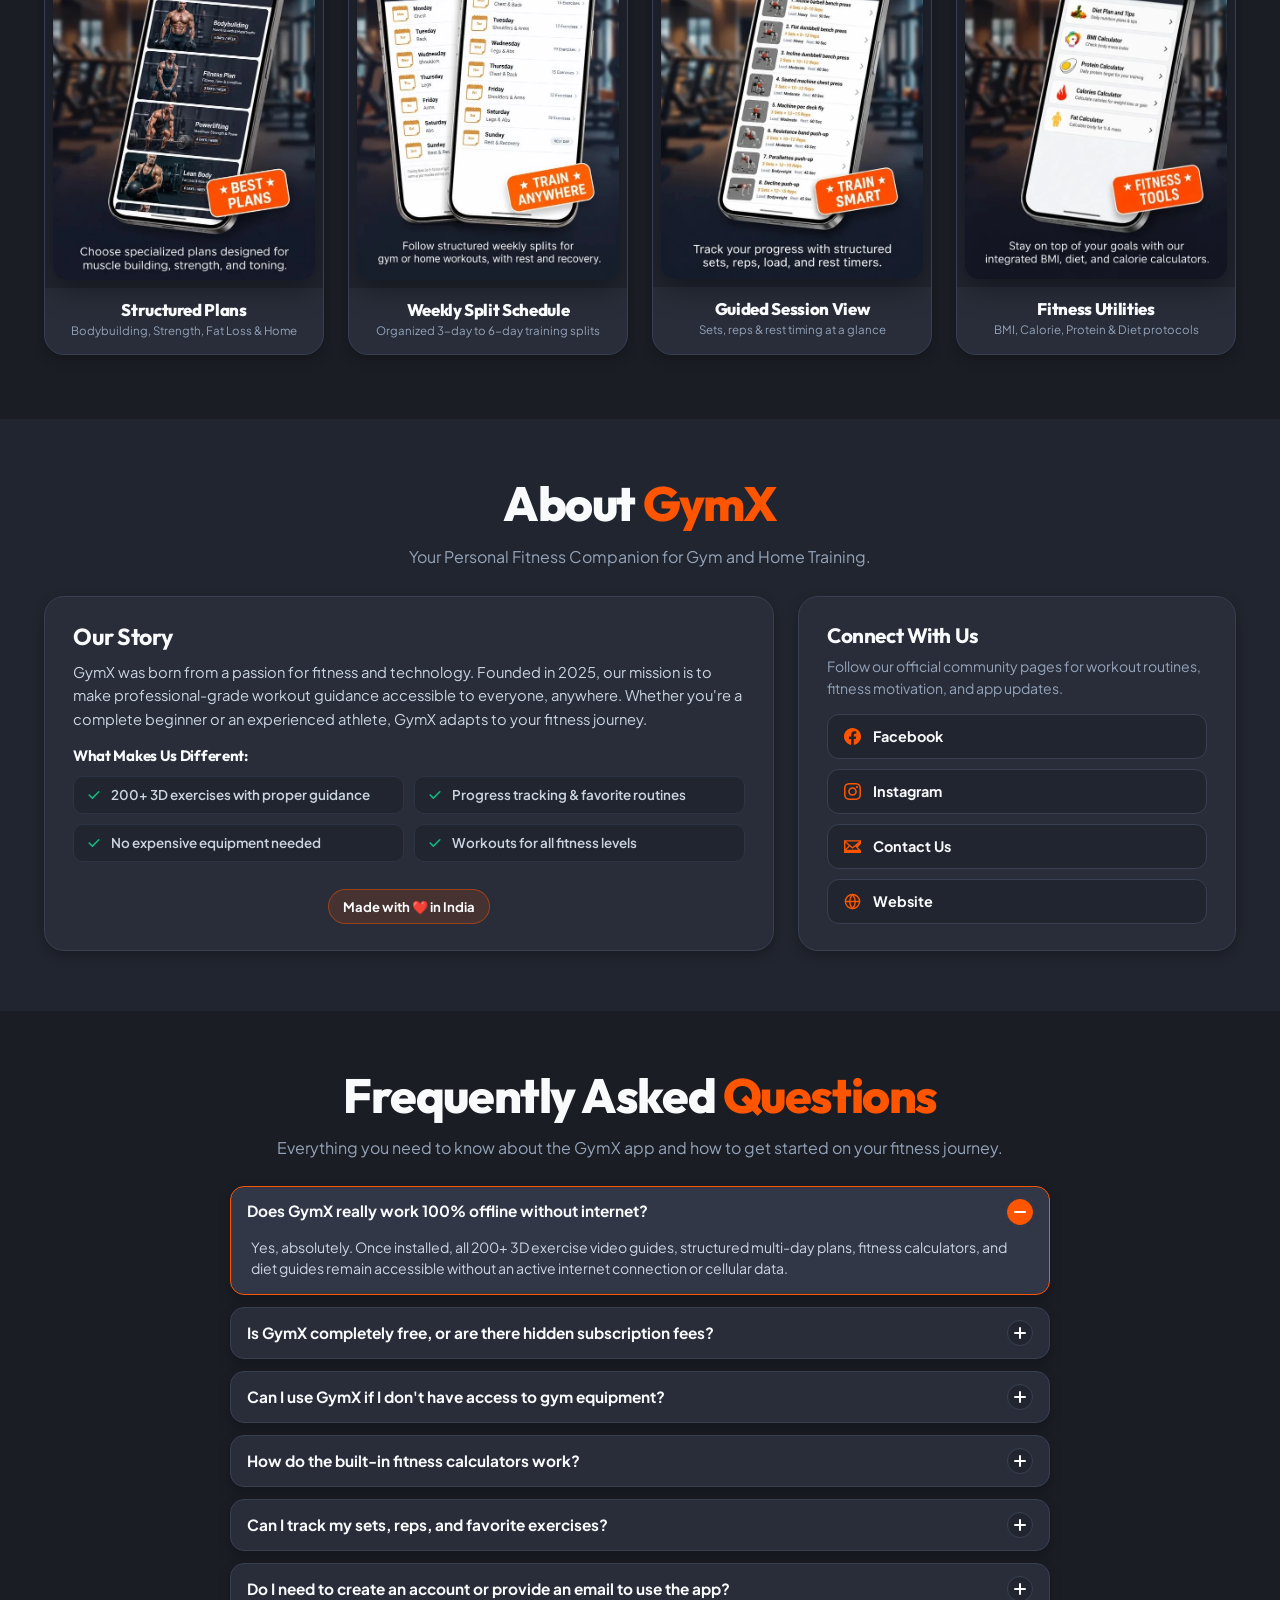
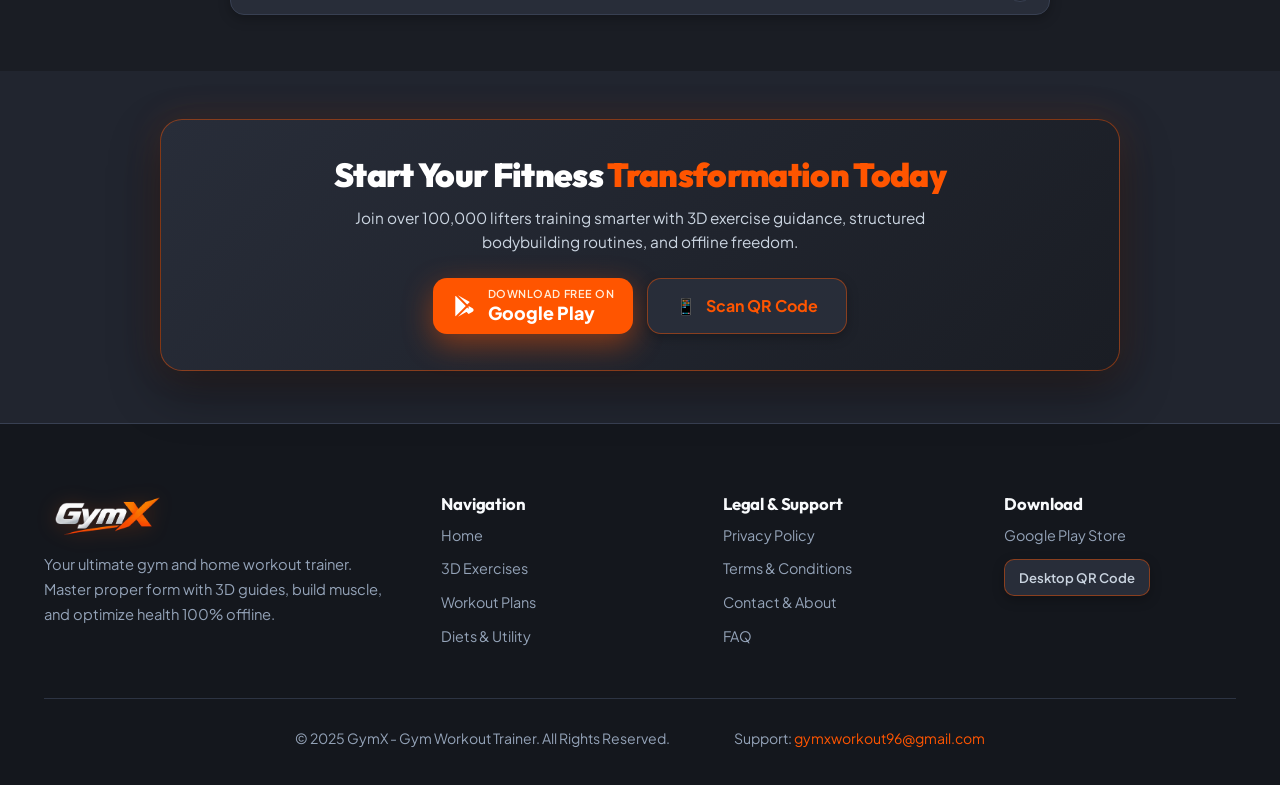
==== commit 28edb275: "Update index.html" ====
--- a/index.html
+++ b/index.html
@@ -210,26 +210,25 @@
           </div>
 
           <div class="exercise-details">
-            <h3 class="exercise-title" id="exTitle">Incline Barbell Bench Press</h3>
+            <h3 class="exercise-title" id="exTitle">Machine Pec Deck Fly</h3>
 
             <div class="exercise-meta-row">
-              <span class="meta-chip">⚙️ Equipment: <strong id="exEquipment">Barbell & Incline Bench</strong></span>
-              <span class="meta-chip">🎯 Target: <strong id="exTargetMuscle">Pectoralis Major (Clavicular Head)</strong></span>
+              <span class="meta-chip">⚙️ Equipment: <strong id="exEquipment">Machine</strong></span>
+              <span class="meta-chip">🎯 Target: <strong id="exTargetMuscle">Pectorals</strong></span>
             </div>
 
             <div class="muscle-diagram-box">
               <img id="exMuscleImg" src="assets/pectoralis_major.webp" alt="Pectoralis Major Anatomy">
               <div class="muscle-diagram-text">
                 <h5>Target Muscle Activation</h5>
-                <p>Secondary: <span id="exSecondaryMuscle">Triceps Brachii, Anterior Deltoids</span></p>
-              </div>
-            </div>
-
+                <p>Secondary: <span id="exSecondaryMuscle">Front Deltoids, Anterior Deltoids</span></p>
+              </div>
+            </div>
             <ul class="exercise-instructions" id="exInstructions">
-              <li>Set your bench to a 30 to 45-degree angle with barbell racked safely above.</li>
-              <li>Grip the bar slightly wider than shoulder-width and unrack with elbows angled slightly inward.</li>
-              <li>Lower the bar under control toward upper chest while driving shoulder blades into bench.</li>
-              <li>Pause for half a second at bottom, then press back up explosively.</li>
+              <li>Adjust the seat so the handles are at shoulder height.</li>
+			  <li>Grip the handles with elbows slightly bent.</li>
+			  <li>Bring your arms together and squeeze your chest.</li>
+			  <li>Slowly return to the start and repeat.</li>
             </ul>
           </div>
         </div>
--- a/css/style.css
+++ b/css/style.css
@@ -1,332 +1,2165 @@
-/* ==========================================
-   Google Font
-========================================== */
-
-@import url('https://fonts.googleapis.com/css2?family=Poppins:wght@300;400;500;600;700;800&display=swap');
-
-/* ==========================================
-   Global
-========================================== */
-
-*{
-    margin:0;
-    padding:0;
-    box-sizing:border-box;
-}
-
-html{
-    scroll-behavior:smooth;
-}
-
-body{
-    font-family:'Poppins',sans-serif;
-    background:#f5f7fa;
-    color:#333;
-    line-height:1.7;
-}
-
-img{
-    max-width:100%;
-    display:block;
-}
-
-/* ==========================================
-   Hero
-========================================== */
-
-.hero{
-    background:linear-gradient(135deg,#1976d2,#0d47a1);
-    color:#fff;
-    text-align:center;
-    padding:90px 20px;
-}
-
-.logo{
-    width:120px;
-    height:120px;    
-    border-radius:32px;
-    background:#000;
-    padding:8px;
-    margin:auto;
-    margin-bottom:25px;
-    box-shadow:0 15px 35px rgba(0,0,0,.2);
-}
-
-.hero h1{
-    font-size:48px;
-    font-weight:700;
-    margin-bottom:15px;
-}
-
-.hero p{
-    max-width:780px;
-    margin:auto;
-    margin-bottom:18px;
-    opacity:.95;
-    font-size:18px;
-}
-
-/* ==========================================
-   Container
-========================================== */
-
-.container{
-    max-width:1200px;
-    margin:auto;
-    padding:70px 20px;
-}
-
-/* ==========================================
-   Button
-========================================== */
-
-.btn{
-    display:inline-block;
-    margin-top:20px;
-    padding:16px 34px;
-    background:#34a853;
-    color:#fff;
-    text-decoration:none;
-    border-radius:10px;
-    font-weight:600;
-    transition:.3s;
-    box-shadow:0 8px 25px rgba(52,168,83,.3);
-}
-
-.btn:hover{
-    transform:translateY(-3px);
-    background:#2d9149;
-    box-shadow:0 15px 30px rgba(52,168,83,.4);
-}
-
-/* ==========================================
-   Stats
-========================================== */
-
-.stats{
-    display:grid;
-    grid-template-columns:repeat(auto-fit,minmax(220px,1fr));
-    gap:25px;
-    margin:60px 0;
-}
-
-.stat{
-    background:#fff;
-    padding:35px;
-    border-radius:18px;
-    text-align:center;
-    transition:.3s;
-    box-shadow:0 12px 30px rgba(0,0,0,.08);
-}
-
-.stat:hover{
-    transform:translateY(-8px);
-}
-
-.stat h2{
-    font-size:38px;
-    color:#1976d2;
-    margin-bottom:8px;
-}
-
-.stat p{
-    color:#777;
-}
-
-/* ==========================================
-   Feature Cards
-========================================== */
-
-.grid{
-    display:grid;
-    grid-template-columns:repeat(auto-fit,minmax(280px,1fr));
-    gap:30px;
-    margin-top:40px;
-}
-
-.card{
-    background:#fff;
-    border-radius:18px;
-    padding:30px;
-    transition:.3s;
-    box-shadow:0 12px 30px rgba(0,0,0,.08);
-}
-
-.card:hover{
-    transform:translateY(-10px);
-}
-
-.card h3{
-    color:#1976d2;
-    margin-bottom:15px;
-    font-size:22px;
-}
-
-.card p{
-    color:#666;
-}
-
-/* ==========================================
-   Screenshot Gallery (4 per row: 4x2 = 8 items)
-========================================== */
-
-.gallery{
-    display:grid;
-    grid-template-columns:repeat(4, 1fr);
-    gap:30px;
-    justify-items:center;
-    margin-top:40px;
-}
-
-.phone{
-    width:100%;
-    max-width:220px;
-    transition:.3s ease;
-}
-
-.phone:hover{
-    transform:translateY(-8px) scale(1.03);
-}
-
-.screen{
-    overflow:hidden;
-}
-
-.screen img{
-    width:100%;
-    height:auto;
-    display:block;
-    border-radius:18px;
-    box-shadow:0 10px 25px rgba(0,0,0,.18);
-}
-
-/* ==========================================
-   Headings
-========================================== */
-
-h2{
-    font-size:36px;
-    text-align:center;
-    color:#1976d2;
-    margin-bottom:30px;
-}
-
-.mt{
-    margin-top:80px;
-}
-
-/* ==========================================
-   Footer
-========================================== */
-
-footer{
-    margin-top:100px;
-    background:#1f2937;
-    color:#fff;
-    text-align:center;
-    padding:60px 20px;
-}
-
-footer p{
-    margin-bottom:10px;
-}
-
-footer a{
-    color:#90caf9;
-    text-decoration:none;
-}
-
-footer a:hover{
-    text-decoration:underline;
-}
-
-/* Support Text Left */
-.support-title{
-    text-align:center;
-}
-
-/* Quick Links */
-
-.quick-links{
-    display:flex;
-    justify-content:center;
-    gap:20px;
-    flex-wrap:wrap;
-    margin-top:25px;
-}
-
-.quick-links a{
-    text-decoration:none;
-    color:#1976d2;
-    background:#fff;
-    padding:14px 24px;
-    border-radius:10px;
-    box-shadow:0 8px 20px rgba(0,0,0,.08);
-    transition:.3s;
-}
-
-.quick-links a:hover{
-    transform:translateY(-5px);
-}
-
-/* ==========================================
-   Responsive
-========================================== */
-
-@media (max-width:992px){
-    .gallery{
-        grid-template-columns:repeat(4, 1fr);
-        gap:20px;
-    }
-
-    .phone{
-        max-width:180px;
-    }
-}
-
-@media (max-width:768px){
-    .hero{
-        padding:70px 20px;
-    }
-
-    .hero h1{
-        font-size:34px;
-    }
-
-    .hero p{
-        font-size:16px;
-    }
-
-    .logo{
-        width:100px;
-        height:100px;
-    }
-
-    h2{
-        font-size:30px;
-    }
-
-    .container{
-        padding:50px 15px;
-    }
-
-    .gallery{
-        grid-template-columns:repeat(2, 1fr);
-        gap:20px;
-    }
-
-    .phone{
-        max-width:160px;
-    }
-}
-
-@media (max-width:480px){
-    .gallery{
-        grid-template-columns:repeat(2, 1fr);
-        gap:15px;
-    }
-
-    .phone{
-        max-width:140px;
-    }
-}
+/* ==========================================================================
+   GymX 2.0 - Sleek Studio Slate / Charcoal Gray Design System
+   Human-Crafted, High-Contrast, Ergonomic Athletic Aesthetic
+   ========================================================================== */
+
+@import url('https://fonts.googleapis.com/css2?family=Outfit:wght@600;700;800;900&family=Plus+Jakarta+Sans:wght@400;500;600;700;800&display=swap');
+
+:root {
+  /* Sleek Studio Slate / Charcoal Gray Palette */
+  --bg-primary: #1a1d24;
+  --bg-secondary: #21252f;
+  --bg-card: #282d39;
+  --bg-card-hover: #313746;
+  --bg-glass: rgba(26, 29, 36, 0.88);
+  --bg-glass-strong: rgba(26, 29, 36, 0.96);
+  
+  /* Athletic Fire Orange Accent */
+  --accent: #ff5500;
+  --accent-hover: #ff6a1a;
+  --accent-glow: rgba(255, 85, 0, 0.25);
+  --accent-subtle: rgba(255, 85, 0, 0.14);
+  --accent-gold: #f59e0b;
+  --accent-emerald: #10b981;
+  --accent-blue: #3b82f6;
+
+  /* Ergonomic Human Typography */
+  --text-white: #ffffff;
+  --text-heading: #f8fafc;
+  --text-body: #cbd5e1;
+  --text-muted: #94a3b8;
+  --text-accent: #ff5500;
+
+  /* Refined Slate Hairlines & Borders */
+  --border: #384052;
+  --border-light: #2d3443;
+  --border-accent: rgba(255, 85, 0, 0.45);
+
+  /* Studio Elevation Shadows */
+  --shadow-sm: 0 4px 12px rgba(0, 0, 0, 0.25);
+  --shadow-md: 0 10px 28px rgba(0, 0, 0, 0.35);
+  --shadow-lg: 0 18px 45px rgba(0, 0, 0, 0.48);
+  --shadow-orange: 0 8px 25px rgba(255, 85, 0, 0.35);
+
+  /* Font Families */
+  --font-heading: 'Outfit', -apple-system, BlinkMacSystemFont, "Segoe UI", Roboto, sans-serif;
+  --font-body: 'Plus Jakarta Sans', -apple-system, BlinkMacSystemFont, "Segoe UI", Roboto, sans-serif;
+
+  /* Transitions */
+  --transition-fast: 0.2s cubic-bezier(0.4, 0, 0.2, 1);
+  --transition-normal: 0.3s cubic-bezier(0.4, 0, 0.2, 1);
+}
+
+/* Base Reset */
+*, *::before, *::after {
+  margin: 0;
+  padding: 0;
+  box-sizing: border-box;
+}
+
+html {
+  scroll-behavior: smooth;
+  font-size: 16px;
+  -webkit-text-size-adjust: 100%;
+}
+
+body {
+  background-color: var(--bg-primary);
+  color: var(--text-body);
+  font-family: var(--font-body);
+  line-height: 1.6;
+  overflow-x: hidden;
+  -webkit-font-smoothing: antialiased;
+  -moz-osx-font-smoothing: grayscale;
+}
+
+a {
+  color: inherit;
+  text-decoration: none;
+  transition: color var(--transition-fast);
+}
+
+img, video {
+  max-width: 100%;
+  height: auto;
+  display: block;
+}
+
+button {
+  font-family: inherit;
+  cursor: pointer;
+  border: none;
+  outline: none;
+  background: none;
+}
+
+/* Layout Utilities */
+.container {
+  width: 100%;
+  max-width: 1240px;
+  margin: 0 auto;
+  padding: 0 24px;
+}
+
+.section {
+  padding: 95px 0;
+  position: relative;
+}
+
+.section2 {
+  padding: 80px 0;
+  position: relative;
+}
+
+.section-compact {
+  padding: 65px 0;
+}
+
+.section-alt {
+  background-color: var(--bg-secondary);
+}
+
+/* Typography Hierarchy */
+h1, h2, h3, h4, h5, h6 {
+  font-family: var(--font-heading);
+  color: var(--text-heading);
+  line-height: 1.2;
+  font-weight: 700;
+  letter-spacing: -0.02em;
+}
+
+.section-header {
+  text-align: center;
+  max-width: 760px;
+  margin: 0 auto 5px auto;
+}
+
+.section-tag {
+  display: inline-flex;
+  align-items: center;
+  gap: 8px;
+  background: var(--accent-subtle);
+  color: var(--accent);
+  padding: 6px 16px;
+  border-radius: 9999px;
+  font-size: 0.85rem;
+  font-weight: 700;
+  text-transform: uppercase;
+  letter-spacing: 0.08em;
+  margin-bottom: 16px;
+  border: 1px solid var(--border-accent);
+}
+
+.section-title {
+  font-size: 3rem;
+  font-weight: 800;
+  margin-bottom: 18px;
+  letter-spacing: -0.03em;
+  color: var(--text-heading);
+}
+
+.section-title span {
+  color: var(--accent);
+}
+
+.section-desc {
+  font-size: 1.15rem;
+  color: var(--text-muted);
+  line-height: 1.7;
+}
+
+/* Buttons */
+.btn {
+  display: inline-flex;
+  align-items: center;
+  justify-content: center;
+  gap: 10px;
+  padding: 14px 28px;
+  border-radius: 12px;
+  font-weight: 700;
+  font-size: 1rem;
+  transition: all var(--transition-normal);
+  text-align: center;
+}
+
+.btn-primary {
+  background: var(--accent);
+  color: #ffffff;
+  box-shadow: var(--shadow-orange);
+}
+
+.btn-primary:hover {
+  background: var(--accent-hover);
+  transform: translateY(-2px);
+  box-shadow: 0 10px 30px rgba(255, 85, 0, 0.45);
+}
+
+.btn-secondary {
+  background: var(--bg-card);
+  color: var(--text-heading);
+  border: 1.5px solid var(--border);
+  box-shadow: var(--shadow-sm);
+}
+
+.btn-secondary:hover {
+  background: var(--bg-card-hover);
+  border-color: var(--accent);
+  color: var(--accent);
+  transform: translateY(-2px);
+}
+
+.btn-sm {
+  padding: 10px 20px;
+  font-size: 0.9rem;
+  border-radius: 10px;
+}
+
+/* ==========================================================================
+   Header & Navigation
+   ========================================================================== */
+.site-header {
+  position: fixed;
+  top: 0;
+  left: 0;
+  width: 100%;
+  height: 76px;
+  background: var(--bg-glass-strong);
+  backdrop-filter: blur(16px);
+  -webkit-backdrop-filter: blur(16px);
+  border-bottom: 1px solid var(--border);
+  z-index: 1000;
+  transition: background var(--transition-normal);
+}
+
+.header-inner {
+  display: flex;
+  align-items: center;
+  justify-content: space-between;
+  height: 100%;
+}
+
+.brand-logo {
+  display: flex;
+  align-items: center;
+  gap: 12px;
+}
+
+.brand-icon2 {
+  width: 36px;
+  height: 36px;
+  border-radius: 10px;
+  box-shadow: 0 2px 10px rgba(255, 85, 0, 0.3);
+}
+
+.brand-wordmark {
+  height: 48px;
+  width: auto;
+  display: block;
+  object-fit: contain;
+  filter: drop-shadow(0 2px 10px rgba(255, 85, 0, 0.22));
+  transition: transform var(--transition-fast);
+}
+
+.brand-logo:hover .brand-wordmark {
+  transform: scale(1.03);
+}
+
+.site-footer .brand-wordmark {
+  height: 44px;
+}
+
+.nav-links {
+  display: flex;
+  align-items: center;
+  gap: 28px;
+  list-style: none;
+}
+
+.nav-link {
+  font-size: 0.95rem;
+  font-weight: 600;
+  color: var(--text-body);
+  position: relative;
+  padding: 6px 0;
+}
+
+.nav-link:hover,
+.nav-link.active {
+  color: var(--accent);
+}
+
+.nav-link::after {
+  content: '';
+  position: absolute;
+  bottom: 0;
+  left: 0;
+  width: 0;
+  height: 2px;
+  background: var(--accent);
+  transition: width var(--transition-fast);
+}
+
+.nav-link:hover::after,
+.nav-link.active::after {
+  width: 100%;
+}
+
+.header-actions {
+  display: flex;
+  align-items: center;
+  gap: 16px;
+}
+
+.nav-toggle {
+  display: none;
+  font-size: 1.6rem;
+  color: var(--text-heading);
+  padding: 8px;
+}
+
+/* ==========================================================================
+   Hero Section
+   ========================================================================== */
+.hero-section {
+  padding-top: 100px;
+  padding-bottom: 48px;
+  position: relative;
+  overflow: hidden;
+  background: radial-gradient(circle at 80% 20%, rgba(255, 85, 0, 0.08) 0%, rgba(26, 29, 36, 0) 70%);
+}
+
+.hero-grid {
+  display: grid;
+  grid-template-columns: 1.25fr 0.75fr;
+  align-items: center;
+  gap: 48px;
+}
+
+.hero-content {
+  position: relative;
+  z-index: 2;
+}
+
+.hero-title {
+  font-size: clamp(1.5rem, 3.5vw, 3.5rem);
+  font-weight: 800;
+  line-height: 1.2;
+  margin-bottom: 8px;
+  letter-spacing: -0.03em;
+}
+
+.hero-title .title-line1 {
+  display: block;
+  color: var(--text-heading);
+  white-space: nowrap;
+}
+
+.hero-title .title-line2 {
+  display: block;
+  color: var(--accent);
+  font-size: 1em;
+  font-weight: 700;
+  margin-top: 4px;
+}
+
+.hero-subtitle {
+  font-size: 1rem;
+  color: var(--text-body);
+  line-height: 1.5;
+  margin-top: 16px;
+  margin-bottom: 36px;
+  max-width: 636px;
+}
+
+.hero-cta-group {
+  display: flex;
+  flex-wrap: wrap;
+  align-items: center;
+  gap: 24px;
+  margin-bottom: 32px;
+}
+
+.btn-playstore,
+.btn-qr-trigger {
+  width: 200px;
+  height: 56px;
+  padding: 4 16px;
+  display: inline-flex;
+  align-items: center;
+  justify-content: center;
+  box-sizing: border-box;
+  border-radius: 14px;
+  font-size: 1rem;
+  font-weight: 700;
+  text-align: center;
+  transition: all var(--transition-normal);
+}
+
+.btn-playstore {
+  gap: 12px;
+  background: var(--accent);
+  color: #ffffff;
+  box-shadow: var(--shadow-orange);
+  border: none;
+}
+
+.btn-playstore:hover {
+  background: var(--accent-hover);
+  transform: translateY(-2px);
+  box-shadow: 0 14px 34px rgba(255, 85, 0, 0.45);
+}
+
+.btn-playstore svg {
+  width: 24px;
+  height: 24px;
+  min-width: 24px;
+  min-height: 24px;
+  flex-shrink: 0;
+  fill: #ffffff;
+}
+
+.btn-playstore .btn-text-sub {
+  display: block;
+  font-size: 0.68rem;
+  font-weight: 600;
+  text-transform: uppercase;
+  color: #ffeedb;
+  letter-spacing: 0.05em;
+  line-height: 1;
+  margin-bottom: 4px;
+  text-align: left;
+}
+
+.btn-playstore .btn-text-main {
+  display: block;
+  font-size: 1.12rem;
+  font-weight: 800;
+  line-height: 1;
+  text-align: left;
+}
+
+.btn-qr-trigger {
+  gap: 10px;
+  background: var(--bg-card);
+  border: 1.5px solid var(--border-accent);
+  color: var(--accent);
+  box-shadow: var(--shadow-sm);
+}
+
+.btn-qr-trigger:hover {
+  border-color: var(--accent);
+  color: var(--accent);
+  background: var(--bg-card-hover);
+  transform: translateY(-2px);
+}
+
+/* Trust Badges - Clean, Non-Wrapping Horizontal Row */
+.hero-trust-list {
+  display: flex;
+  flex-wrap: wrap;
+  align-items: center;
+  gap: 16px;
+  list-style: none;
+  padding: 0;
+  margin: 0;
+}
+
+.hero-trust-item {
+  display: inline-flex;
+  align-items: center;
+  gap: 4px;
+  font-size: 1rem;
+  font-weight: 600;
+  color: var(--text-body);
+  white-space: nowrap;
+}
+
+.hero-trust-item svg {
+  width: 20px;
+  height: 20px;
+  min-width: 20px;
+  min-height: 20px;
+  flex-shrink: 0;
+  color: var(--accent-emerald);
+}
+
+/* Hero Device Mockup */
+.hero-device-wrapper {
+  position: relative;
+  display: flex;
+  justify-content: center;
+  align-items: center;
+  padding: 10px 0;
+  margin-top: 8px;
+}
+
+.phone-mockup {
+  position: relative;
+  width: 270px;
+  background: #12141a;
+  border-radius: 42px;
+  padding: 10px;
+  box-shadow: 0 25px 60px rgba(0, 0, 0, 0.65), 0 0 35px rgba(255, 85, 0, 0.2);
+  border: 2px solid #3b4354;
+  transition: transform var(--transition-normal);
+  z-index: 5;
+}
+
+.phone-mockup:hover {
+  transform: translateY(-6px) scale(1.015);
+}
+
+.phone-screen {
+  border-radius: 34px;
+  overflow: hidden;
+  background: #000;
+  aspect-ratio: 9 / 19.5;
+}
+
+.phone-notch {
+  position: absolute;
+  top: 18px;
+  left: 50%;
+  transform: translateX(-50%);
+  width: 75px;
+  height: 16px;
+  background: #1c1f26;
+  border-radius: 10px;
+  z-index: 10;
+}
+
+.phone-media {
+  width: 100%;
+  height: 100%;
+  object-fit: cover;
+  display: block;
+}
+
+/* Floating Badge Positioned to the SIDE of the Mobile Design */
+/* Smaller card, smaller text, overlapping no more than 20-30% on the mobile frame */
+.hero-floating-card {
+  position: absolute;
+  left: -80px;
+  top: 60%;
+  transform: translateY(-50%);
+  background: var(--bg-card);
+  border: 1.5px solid var(--border-accent);
+  border-radius: 14px;
+  padding: 8px 10px;
+  display: inline-flex;
+  align-items: center;
+  gap: 10px;
+  box-shadow: 0 12px 28px rgba(0, 0, 0, 0.45), 0 0 20px rgba(255, 85, 0, 0.2);
+  z-index: 20;
+  white-space: nowrap;
+  animation: floatBadge 3.5s ease-in-out infinite alternate;
+}
+
+@keyframes floatBadge {
+  0% {
+    transform: translateY(-50%);
+  }
+  100% {
+    transform: translateY(calc(-50% - 8px));
+  }
+}
+
+.hero-floating-icon {
+  width: 36px;
+  height: 36px;
+  border-radius: 10px;
+  background: var(--accent-subtle);
+  border: 1px solid rgba(255, 85, 0, 0.3);
+  display: flex;
+  align-items: center;
+  justify-content: center;
+  font-size: 1rem;
+  flex-shrink: 0;
+}
+
+.hero-floating-title {
+  display: block;
+  font-family: var(--font-heading);
+  font-size: 0.95rem;
+  font-weight: 800;
+  color: var(--text-heading);
+  line-height: 1.2;
+}
+
+.hero-floating-desc {
+  display: block;
+  font-size: 0.75rem;
+  color: var(--text-muted);
+  font-weight: 600;
+  margin-top: 1px;
+}
+
+/* ==========================================================================
+   Proof / Stats Bar (Restored High-Contrast Design)
+   ========================================================================== */
+.stats-bar {
+  background: var(--bg-secondary);
+  border-top: 1px solid var(--border);
+  border-bottom: 1px solid var(--border);
+  padding: 36px 0;
+}
+
+.stats-grid {
+  display: grid;
+  grid-template-columns: repeat(4, 1fr);
+  gap: 30px;
+  text-align: center;
+}
+
+.stat-item {
+  padding: 10px 16px;
+  transition: transform var(--transition-fast);
+}
+
+.stat-item:hover {
+  transform: translateY(-2px);
+}
+
+.stat-number,
+.stat-item-number {
+  font-family: var(--font-heading);
+  font-size: 2.8rem;
+  font-weight: 900;
+  color: var(--text-heading);
+  line-height: 1;
+  margin-bottom: 8px;
+  letter-spacing: -0.02em;
+}
+
+.stat-number span,
+.stat-item-number span {
+  color: var(--accent);
+  font-weight: 800;
+}
+
+.stat-label,
+.stat-item-label {
+  font-size: 1rem;
+  color: var(--text-body);
+  font-weight: 600;
+  line-height: 1.4;
+}
+
+/* Optical alignment for "Total Downloads" under "100K +" */
+.stat-item:first-child .stat-label {
+  transform: translateX(-8px);
+}
+
+/* ==========================================================================
+   3D Exercise Showcase Section (Video Never Cropped)
+   ========================================================================== */
+#exercises.section {
+  padding-top: 56px;
+  padding-bottom: 64px;
+}
+
+#exercises .section-header {
+  max-width: 100%;
+}
+
+#exercises .section-title {
+  font-size: clamp(1.75rem, 3.1vw, 2.8rem);
+}
+
+#exercises .section-desc {
+  max-width: 720px;
+  margin: 0 auto 56px auto;
+}
+
+.exercise-categories {
+  display: flex;
+  flex-wrap: wrap;
+  justify-content: center;
+  gap: 16px;
+  margin-bottom: 36px;
+}
+
+.tab-btn {
+  display: inline-flex;
+  align-items: center;
+  gap: 10px;
+  padding: 12px 24px;
+  background: var(--bg-card);
+  border: 1.5px solid var(--border);
+  border-radius: 14px;
+  color: var(--text-body);
+  font-size: 0.95rem;
+  font-weight: 600;
+  box-shadow: var(--shadow-sm);
+  transition: all var(--transition-fast);
+}
+
+.tab-btn:hover {
+  background: var(--bg-card-hover);
+  border-color: var(--accent);
+  color: var(--accent);
+}
+
+.tab-btn.active {
+  background: var(--accent);
+  border-color: var(--accent);
+  color: #ffffff;
+  box-shadow: var(--shadow-orange);
+}
+
+.exercise-showcase-card {
+  background: var(--bg-card);
+  border: 1px solid var(--border);
+  border-radius: 28px;
+  overflow: hidden;
+  box-shadow: var(--shadow-md);
+  display: grid;
+  grid-template-columns: 1fr 1fr;
+  gap: 16px; 
+  align-items: stretch;
+}
+
+/* Video Canvas - STRICT: Match app's #737371 studio backdrop */
+.exercise-media-frame {
+  position: relative;
+  background: #737371;
+  margin: 20px;
+  border-radius: 24px;
+  display: flex;
+  align-items: center;
+  justify-content: center;
+  overflow: hidden;
+  min-height: 320px;
+}
+
+.exercise-media-frame video {
+  width: 100%;
+  height: 100%;
+  max-height: 320px;
+  object-fit: contain;
+  display: block;
+}
+
+.exercise-details {
+  padding: 24px;
+  display: flex;
+  flex-direction: column;
+  justify-content: center;
+  background: var(--bg-card);
+}
+
+.exercise-title {
+  font-size: 2rem;
+  font-weight: 800;
+  margin-bottom: 12px;
+  letter-spacing: -0.02em;
+  color: var(--text-heading);
+}
+
+.exercise-desc {
+  font-size: 0.98rem;
+  color: var(--text-muted);
+  line-height: 1.6;
+  margin-bottom: 22px;
+}
+
+.exercise-meta-row {
+  display: flex;
+  flex-wrap: wrap;
+  gap: 10px;
+  margin-bottom: 16px;
+}
+
+.meta-chip {
+  display: inline-flex;
+  align-items: center;
+  gap: 8px;
+  padding: 6px 14px;
+  background: var(--accent-subtle);
+  border: 1px solid var(--border-accent);
+  border-radius: 8px;
+  font-size: 0.85rem;
+  color: var(--accent);
+  font-weight: 600;
+}
+
+.muscle-diagram-box {
+  background: var(--bg-secondary);
+  border: 1px solid var(--border);
+  border-radius: 16px;
+  padding: 12px;
+  margin-bottom: 16px;
+  display: flex;
+  align-items: center;
+  gap: 16px;
+}
+
+.muscle-diagram-box img {
+  width: 56px;
+  height: 56px;
+  object-fit: contain;
+}
+
+.muscle-diagram-text h5 {
+  font-size: 0.95rem;
+  color: var(--text-heading);
+  margin-bottom: 4px;
+}
+
+.muscle-diagram-text p {
+  font-size: 0.85rem;
+  color: var(--text-muted);
+}
+
+.exercise-instructions {
+  list-style: none;
+  counter-reset: step-counter;
+}
+
+.exercise-instructions li {
+  counter-increment: step-counter;
+  position: relative;
+  padding-left: 36px;
+  margin-bottom: 12px;
+  font-size: 0.84rem;
+  color: var(--text-body);
+  line-height: 1.5;
+}
+
+.exercise-instructions li::before {
+  content: counter(step-counter);
+  position: absolute;
+  left: 0;
+  top: 0;
+  width: 20px;
+  height: 20px;
+  background: var(--accent);
+  color: #ffffff;
+  border-radius: 50%;
+  font-size: 0.72rem;
+  font-weight: 800;
+  display: flex;
+  align-items: center;
+  justify-content: center;
+}
+
+/* ==========================================================================
+   Workout Plans Section
+   ========================================================================== */
+
+#plans.section {
+  padding-top: 56px;
+  padding-bottom: 64px;   /* <-- Bottom space below the 6 cards */
+}
+
+#plans .section-header {
+  margin-bottom: 36px;    /* <-- Space between subtitle and the plan cards (currently only 5px) */
+}
+
+.plans-grid {
+  display: grid;
+  grid-template-columns: repeat(3, 1fr);
+  gap: 28px;
+}
+
+.plan-card {
+  background: var(--bg-card);
+  border: 1px solid var(--border);
+  border-radius: 24px;
+  padding: 16px 16px;
+  box-shadow: var(--shadow-sm);
+  display: flex;
+  flex-direction: column;
+  justify-content: space-between;
+  transition: all var(--transition-normal);
+}
+
+.plan-card:hover {
+  transform: translateY(-6px);
+  box-shadow: var(--shadow-lg);
+  border-color: var(--border-accent);
+  background: var(--bg-card-hover);
+}
+
+.plan-card-header {
+  display: flex;
+  align-items: center;
+  gap: 14px;
+  margin-bottom: 14px;
+}
+
+.plan-icon-wrapper {
+  width: 66px;
+  height: 66px;
+  border-radius: 14px;
+  background: var(--accent-subtle);
+  border: 1px solid var(--border-accent);
+  display: flex;
+  align-items: center;
+  justify-content: center;
+  flex-shrink: 0;
+  overflow: hidden;
+}
+
+.plan-icon-wrapper img {
+  width: 64px;
+  height: 64px;
+  object-fit: contain;
+}
+
+.plan-title {
+  font-size: 1.3rem;
+  font-weight: 800;
+  margin-bottom: 0;
+  line-height: 1.25;
+  color: var(--text-heading);
+}
+
+.plan-desc {
+  font-size: 0.85rem;
+  color: var(--text-muted);
+  line-height: 1.6;
+  margin-bottom: 16px;
+}
+
+.plan-badge-days {
+  display: inline-block;
+  padding: 4px 8px;
+  background: var(--accent-subtle);
+  border-radius: 8px;
+  font-size: 0.82rem;
+  font-weight: 700;
+  color: var(--accent);
+  margin-bottom: 12px;
+}
+
+.plan-split-preview {
+  background: var(--bg-secondary);
+  border-radius: 12px;
+  padding: 12px;
+  font-size: 0.78rem;
+  border: 1px solid var(--border-light);
+}
+
+.plan-split-row {
+  display: flex;
+  justify-content: space-between;
+  padding: 6px 0;
+  border-bottom: 1px solid var(--border-light);
+}
+
+.plan-split-row:last-child {
+  border-bottom: none;
+}
+
+.plan-split-day {
+  color: var(--accent);
+  font-weight: 700;
+  margin-right: 8px;
+}
+
+.plan-split-focus {
+  color: var(--text-heading);
+  font-weight: 600;
+}
+
+/* ==========================================================================
+   Interactive Calculators Section
+   ========================================================================== */
+#calculators.section {
+  padding-top: 56px;
+  padding-bottom: 64px;
+}
+
+#calculators .section-header {
+  margin-bottom: 24px;
+}
+
+#calculators .section-title {
+  margin-bottom: 10px;
+}
+
+#calculators .section-desc {
+  font-size: 1rem;
+  line-height: 1.55;
+}
+
+.calc-container {
+  background: var(--bg-card);
+  border: 1px solid var(--border);
+  border-radius: 22px;
+  overflow: hidden;
+  box-shadow: var(--shadow-md);
+  max-width: 780px;
+  margin: 0 auto;
+}
+
+.calc-nav {
+  display: flex;
+  background: var(--bg-secondary);
+  border-bottom: 1px solid var(--border);
+}
+
+.calc-tab-btn {
+  flex: 1;
+  padding: 13px 20px;
+  font-size: 0.95rem;
+  font-weight: 700;
+  color: var(--text-muted);
+  text-align: center;
+  transition: all var(--transition-fast);
+  display: flex;
+  align-items: center;
+  justify-content: center;
+  gap: 8px;
+  border-bottom: 3px solid transparent;
+}
+
+.calc-tab-btn:hover {
+  color: var(--accent);
+  background: var(--accent-subtle);
+}
+
+.calc-tab-btn.active {
+  color: var(--accent);
+  background: var(--bg-card);
+  border-bottom-color: var(--accent);
+}
+
+.calc-body {
+  padding: 24px 28px;
+}
+
+.calc-pane {
+  display: none;
+}
+
+.calc-pane.active {
+  display: block;
+  animation: fadeIn 0.3s ease;
+}
+
+@keyframes fadeIn {
+  from { opacity: 0; transform: translateY(6px); }
+  to { opacity: 1; transform: translateY(0); }
+}
+
+.unit-switch {
+  display: inline-flex;
+  background: var(--bg-secondary);
+  border: 1px solid var(--border);
+  border-radius: 10px;
+  padding: 3px;
+  gap: 4px;
+  margin-bottom: 16px;
+}
+
+.unit-btn {
+  padding: 7px 14px;
+  border-radius: 8px;
+  font-size: 0.84rem;
+  font-weight: 700;
+  color: var(--text-muted);
+  transition: all var(--transition-fast);
+}
+
+.unit-btn:hover {
+  color: var(--text-heading);
+}
+
+.unit-btn.active {
+  background: var(--accent);
+  color: #ffffff;
+  box-shadow: var(--shadow-sm);
+}
+
+.calc-form-grid {
+  display: grid;
+  grid-template-columns: 1fr 1fr;
+  gap: 14px;
+  margin-bottom: 16px;
+}
+
+.calc-container .form-group,
+.calc-input-group {
+  display: flex;
+  flex-direction: column;
+  gap: 5px;
+}
+
+.calc-container .form-label,
+.calc-input-group label {
+  font-size: 0.85rem;
+  font-weight: 600;
+  color: var(--text-heading);
+}
+
+.calc-container .form-input,
+.calc-container .form-select,
+.calc-input {
+  width: 100%;
+  padding: 10px 14px;
+  background: var(--bg-secondary);
+  border: 1.5px solid var(--border);
+  border-radius: 10px;
+  color: var(--text-heading);
+  font-size: 0.92rem;
+  font-family: inherit;
+  transition: all var(--transition-fast);
+}
+
+.calc-container .form-input:focus,
+.calc-container .form-select:focus,
+.calc-input:focus {
+  outline: none;
+  border-color: var(--accent);
+  box-shadow: 0 0 0 3px rgba(255, 85, 0, 0.22);
+  background: var(--bg-primary);
+}
+
+.calc-container .form-select,
+.calc-select {
+  appearance: none;
+  padding-right: 36px;
+  background-image: url("data:image/svg+xml;charset=UTF-8,%3csvg xmlns='http://www.w3.org/2000/svg' viewBox='0 0 24 24' fill='none' stroke='%23cbd5e1' stroke-width='2' stroke-linecap='round' stroke-linejoin='round'%3e%3cpolyline points='6 9 12 15 18 9'%3e%3c/polyline%3e%3c/svg%3e");
+  background-repeat: no-repeat;
+  background-position: right 12px center;
+  background-size: 15px;
+  cursor: pointer;
+}
+
+.calc-container .form-select option {
+  background: var(--bg-card);
+  color: var(--text-heading);
+}
+
+.calc-container .btn-primary {
+  padding: 11px 20px;
+  font-size: 0.94rem;
+  border-radius: 10px;
+}
+
+.calc-result-box {
+  margin-top: 18px;
+  background: var(--bg-secondary);
+  border: 1px solid var(--border);
+  border-radius: 16px;
+  padding: 18px 20px;
+  text-align: center;
+}
+
+.calc-score,
+.calc-score-val {
+  font-family: var(--font-heading);
+  font-size: 2.4rem;
+  font-weight: 900;
+  color: var(--accent);
+  line-height: 1.05;
+  margin-bottom: 4px;
+}
+
+.calc-category,
+.calc-score-label {
+  font-size: 1.05rem;
+  font-weight: 800;
+  color: var(--accent-emerald);
+  margin-bottom: 6px;
+}
+
+.calc-message,
+.calc-score-desc {
+  font-size: 0.88rem;
+  color: var(--text-body);
+  line-height: 1.5;
+  max-width: 540px;
+  margin: 0 auto;
+}
+
+/* ==========================================================================
+   Home Workout & Diet Section (Compact & Balanced)
+   ========================================================================== */
+#home-workout.section {
+  padding-top: 48px;        /* Top space above section */
+  padding-bottom: 56px;     /* Bottom space below section */
+}
+
+#utility.section {
+  padding-top: 56px;        /* Top space above Diets section */
+  padding-bottom: 64px;     /* Bottom space below Diets section */
+}
+
+.feature-split-grid {
+  display: grid;
+  grid-template-columns: 1.15fr 0.85fr;
+  align-items: center;
+  gap: 56px;
+}
+
+.feature-split-content .section-tag {
+  margin-bottom: 14px;
+}
+
+.feature-split-content h2 {
+  font-size: 2.6rem;
+  font-weight: 900;
+  line-height: 1.15;
+  margin-bottom: 16px;
+  letter-spacing: -0.03em;
+  color: var(--text-heading);
+}
+
+.feature-split-content h2 span {
+  color: var(--accent);
+}
+
+.feature-split-content p {
+  font-size: 1rem;
+  color: var(--text-body);
+  line-height: 1.7;
+  margin-bottom: 28px;
+}
+
+.feature-split-list {
+  list-style: none;
+  display: flex;
+  flex-direction: column;
+  gap: 16px;
+  margin-bottom: 34px;
+}
+
+.feature-split-item {
+  display: flex;
+  align-items: flex-start;
+  gap: 16px;
+}
+
+.feature-icon-badge {
+  width: 44px;
+  height: 44px;
+  border-radius: 12px;
+  background: var(--accent-subtle);
+  border: 1px solid var(--border-accent);
+  display: flex;
+  align-items: center;
+  justify-content: center;
+  font-size: 1.25rem;
+  flex-shrink: 0;
+}
+
+.feature-item-text h4 {
+  font-size: 1.08rem;
+  font-weight: 700;
+  margin-bottom: 3px;
+  color: var(--text-heading);
+}
+
+.feature-item-text p {
+  font-size: 0.9rem;
+  color: var(--text-muted);
+  margin-bottom: 0;
+  line-height: 1.5;
+}
+
+/* ==========================================================================
+   About Us Section
+   ========================================================================== */
+#about.section {
+  padding: 56px 0 60px 0;
+}
+
+#about .section-header {
+  margin-bottom: 26px;
+}
+
+#about .section-title {
+  margin-bottom: 10px;
+}
+
+#about .section-desc {
+  font-size: 1rem;
+}
+
+.about-grid {
+  display: grid;
+  grid-template-columns: 1.25fr 0.75fr;
+  gap: 24px;
+  align-items: stretch;
+}
+
+.about-card {
+  background: var(--bg-card);
+  border: 1px solid var(--border);
+  border-radius: 20px;
+  padding: 26px 28px;
+  box-shadow: var(--shadow-sm);
+  display: flex;
+  flex-direction: column;
+  justify-content: space-between;
+}
+
+.about-card h3 {
+  font-size: 1.45rem;
+  margin-bottom: 10px;
+  color: var(--text-heading);
+}
+
+.about-card p {
+  font-size: 0.92rem;
+  color: var(--text-body);
+  line-height: 1.6;
+  margin-bottom: 16px;
+}
+
+.about-subheading {
+  font-size: 0.94rem;
+  color: var(--text-heading);
+  margin-bottom: 10px;
+}
+
+.about-features-list {
+  list-style: none;
+  display: grid;
+  grid-template-columns: 1fr 1fr;
+  gap: 10px;
+  margin-top: 6px;
+}
+
+.about-feature-item {
+  display: flex;
+  align-items: center;
+  gap: 9px;
+  font-size: 0.84rem;
+  font-weight: 600;
+  color: var(--text-body);
+  background: var(--bg-secondary);
+  padding: 9px 12px;
+  border-radius: 10px;
+  border: 1px solid var(--border-light);
+  line-height: 1.35;
+}
+
+.about-feature-item svg {
+  width: 16px;
+  height: 16px;
+  min-width: 16px;
+  min-height: 16px;
+  color: var(--accent-emerald);
+  flex-shrink: 0;
+}
+
+.made-in-india-badge {
+  margin: 16px auto 0 auto;
+  align-self: center;
+  display: inline-flex;
+  align-items: center;
+  gap: 8px;
+  width: fit-content;
+  padding: 6px 14px;
+  border-radius: 999px;
+  background: var(--accent-subtle);
+  border: 1px solid var(--border-accent);
+  color: var(--text-heading);
+  font-size: 0.82rem;
+  font-weight: 700;
+}
+
+.about-social-card {
+  background: var(--bg-card);
+  border: 1px solid var(--border);
+  border-radius: 20px;
+  padding: 26px 28px;
+  box-shadow: var(--shadow-sm);
+  display: flex;
+  flex-direction: column;
+  justify-content: space-between;
+}
+
+.about-social-card h4 {
+  font-size: 1.3rem;
+  margin-bottom: 8px;
+  color: var(--text-heading);
+}
+
+.about-social-card p {
+  font-size: 0.88rem;
+  color: var(--text-muted);
+  line-height: 1.55;
+  margin-bottom: 14px;
+}
+
+.social-links-row,
+.about-social-links {
+  display: flex;
+  flex-direction: column;
+  gap: 10px;
+  margin-bottom: 0;
+}
+
+.social-pill,
+.about-social-link {
+  display: flex;
+  align-items: center;
+  gap: 12px;
+  padding: 10px 16px;
+  background: var(--bg-secondary);
+  border: 1px solid var(--border);
+  border-radius: 12px;
+  font-weight: 700;
+  font-size: 0.9rem;
+  color: var(--text-heading);
+  transition: all var(--transition-normal);
+}
+
+.social-pill svg,
+.about-social-link svg {
+  width: 17px;
+  height: 17px;
+  min-width: 17px;
+  flex-shrink: 0;
+  color: var(--accent);
+}
+
+.social-pill:hover,
+.about-social-link:hover {
+  background: var(--bg-card-hover);
+  border-color: var(--accent);
+  color: var(--accent);
+  transform: translateX(4px);
+}
+
+/* ==========================================================================
+   Why Choose GymX Cards
+   ========================================================================== */
+#why-gymx.section {
+  padding: 64px 0;
+}
+
+#why-gymx .section-header {
+  margin-bottom: 36px;
+}
+
+.benefits-grid,
+.why-grid {
+  display: grid;
+  grid-template-columns: repeat(4, 1fr);
+  gap: 24px;
+}
+
+.benefit-card,
+.why-card {
+  background: var(--bg-card);
+  border: 1px solid var(--border);
+  border-radius: 20px;
+  padding: 20px 16px;
+  box-shadow: var(--shadow-sm);
+  text-align: center;
+  display: flex;
+  flex-direction: column;
+  align-items: center;
+  transition: all var(--transition-normal);
+}
+
+.benefit-card:hover,
+.why-card:hover {
+  transform: translateY(-5px);
+  box-shadow: var(--shadow-md);
+  border-color: var(--border-accent);
+  background: var(--bg-card-hover);
+}
+
+.benefit-icon,
+.why-icon {
+  width: 58px;
+  height: 58px;
+  border-radius: 16px;
+  background: var(--accent-subtle);
+  border: 1px solid var(--border-accent);
+  display: flex;
+  align-items: center;
+  justify-content: center;
+  font-size: 1.7rem;
+  margin-bottom: 18px;
+}
+
+.benefit-title,
+.why-card h3 {
+  font-size: 1.18rem;
+  font-weight: 800;
+  margin-bottom: 10px;
+  color: var(--text-heading);
+}
+
+.benefit-desc,
+.why-card p {
+  font-size: 0.9rem;
+  color: var(--text-muted);
+  line-height: 1.6;
+}
+
+/* ==========================================================================
+   App Gallery Showcase (8 Screenshots: 4 + 4 Grid)
+   ========================================================================== */
+#gallery.section {
+  padding: 64px 0;
+}
+
+#gallery .section-header {
+  margin-bottom: 36px;
+}
+
+#gallery .section-title {
+  font-size: 2.5rem;
+  margin-bottom: 12px;
+}
+
+#gallery .section-desc {
+  font-size: 1rem;
+}
+
+.gallery-grid {
+  display: grid;
+  grid-template-columns: repeat(4, 1fr);
+  gap: 24px;
+}
+
+.gallery-card {
+  background: var(--bg-card);
+  border: 1px solid var(--border);
+  border-radius: 20px;
+  overflow: hidden;
+  box-shadow: var(--shadow-sm);
+  display: flex;
+  flex-direction: column;
+  transition: all var(--transition-normal);
+}
+
+.gallery-card:hover {
+  transform: translateY(-6px);
+  box-shadow: var(--shadow-lg);
+  border-color: var(--border-accent);
+}
+
+.gallery-card-screen,
+.gallery-img-wrapper {
+  padding: 8px;
+  background: var(--bg-secondary);
+  display: flex;
+  justify-content: center;
+  align-items: center;
+}
+
+.gallery-card-screen img,
+.gallery-img-wrapper img {
+  border-radius: 14px;
+  box-shadow: var(--shadow-md);
+  width: 100%;
+  height: auto;
+  display: block;
+}
+
+.gallery-caption {
+  padding: 12px 14px 16px 14px;
+  text-align: center;
+}
+
+.gallery-caption h4,
+.gallery-card h4 {
+  font-size: 1.05rem;
+  font-weight: 800;
+  margin-bottom: 4px;
+  color: var(--text-heading);
+}
+
+.gallery-caption p,
+.gallery-card p {
+  font-size: 0.72rem;
+  color: var(--text-muted);
+  line-height: 1.25;
+}
+
+/* ==========================================================================
+   FAQ Accordion
+   ========================================================================== */
+#faq.section {
+  padding: 56px 0 56px 0;
+}
+
+#faq .section-header {
+  margin-bottom: 24px;
+}
+
+#faq .section-title {
+  margin-bottom: 10px;
+}
+
+#faq .section-desc {
+  font-size: 1rem;
+}
+
+.faq-container {
+  max-width: 820px;
+  margin: 0 auto;
+  display: flex;
+  flex-direction: column;
+  gap: 12px;
+}
+
+.faq-item {
+  background: var(--bg-card);
+  border: 1px solid var(--border);
+  border-radius: 14px;
+  overflow: hidden;
+  box-shadow: var(--shadow-sm);
+  transition: all var(--transition-fast);
+}
+
+.faq-item:hover {
+  border-color: var(--border-accent);
+}
+
+.faq-item.active {
+  border-color: var(--accent);
+  background: var(--bg-card-hover);
+}
+
+.faq-question,
+.faq-trigger {
+  width: 100%;
+  padding: 12px 16px;
+  display: flex;
+  justify-content: space-between;
+  align-items: center;
+  gap: 12px;
+  font-size: 0.96rem;
+  font-weight: 700;
+  color: var(--text-heading);
+  text-align: left;
+  line-height: 1.35;
+}
+
+.faq-question .faq-icon,
+.faq-trigger .faq-icon {
+  position: relative;
+  width: 26px;
+  height: 26px;
+  border-radius: 50%;
+  background: var(--bg-secondary);
+  border: 1px solid var(--border);
+  font-size: 0;
+  color: transparent;
+  transition: background var(--transition-fast), border-color var(--transition-fast);
+  flex-shrink: 0;
+}
+
+.faq-question .faq-icon::before,
+.faq-question .faq-icon::after,
+.faq-trigger .faq-icon::before,
+.faq-trigger .faq-icon::after {
+  content: '';
+  position: absolute;
+  top: 50%;
+  left: 50%;
+  background: var(--text-heading);
+  border-radius: 2px;
+  transform: translate(-50%, -50%);
+  transition: transform var(--transition-fast), opacity var(--transition-fast), background var(--transition-fast);
+}
+
+.faq-question .faq-icon::before,
+.faq-trigger .faq-icon::before {
+  width: 12px;
+  height: 2px;
+}
+
+.faq-question .faq-icon::after,
+.faq-trigger .faq-icon::after {
+  width: 2px;
+  height: 12px;
+}
+
+.faq-item.active .faq-question .faq-icon,
+.faq-item.active .faq-trigger .faq-icon {
+  background: var(--accent);
+  border-color: var(--accent);
+}
+
+.faq-item.active .faq-question .faq-icon::before,
+.faq-item.active .faq-trigger .faq-icon::before {
+  background: #ffffff;
+}
+
+.faq-item.active .faq-question .faq-icon::after,
+.faq-item.active .faq-trigger .faq-icon::after {
+  background: #ffffff;
+  transform: translate(-50%, -50%) scaleY(0);
+  opacity: 0;
+}
+
+.faq-answer {
+  max-height: 0;
+  overflow: hidden;
+  transition: max-height 0.35s ease, padding 0.35s ease;
+  padding: 0 20px;
+}
+
+.faq-item.active .faq-answer {
+  max-height: 400px;
+  padding-bottom: 14px;
+}
+
+.faq-answer p {
+  font-size: 0.88rem;
+  color: var(--text-body);
+  line-height: 1.55;
+}
+
+/* ==========================================================================
+   Download Banner CTA (Grounded Midnight Accent Card)
+   ========================================================================== */
+#cta.section {
+  padding: 48px 0 52px 0;
+}
+
+.cta-banner-wrapper {
+  background: linear-gradient(135deg, #282d39 0%, #1a1d24 100%);
+  border: 1.5px solid var(--border-accent);
+  border-radius: 22px;
+  padding: 36px 32px;
+  max-width: 960px;
+  margin: 0 auto;
+  box-shadow: 0 20px 50px rgba(0, 0, 0, 0.4), 0 0 36px rgba(255, 85, 0, 0.14);
+  text-align: center;
+  color: #ffffff;
+}
+
+.cta-banner-wrapper h2,
+.cta-banner-title {
+  font-size: clamp(1.65rem, 2.6vw, 2.2rem);
+  font-weight: 900;
+  color: #ffffff;
+  margin-bottom: 10px;
+  letter-spacing: -0.02em;
+}
+
+.cta-banner-wrapper h2 span,
+.cta-banner-title span {
+  color: var(--accent);
+}
+
+.cta-banner-wrapper p,
+.cta-banner-desc {
+  font-size: 0.96rem;
+  color: var(--text-body);
+  line-height: 1.55;
+  max-width: 580px;
+  margin: 0 auto 24px auto;
+}
+
+.cta-action-row {
+  display: flex;
+  flex-wrap: wrap;
+  justify-content: center;
+  align-items: center;
+  gap: 14px;
+}
+
+.cta-banner-wrapper .btn-playstore {
+  background: var(--accent);
+  color: #ffffff;
+  box-shadow: 0 10px 30px rgba(255, 85, 0, 0.45);
+}
+
+.cta-banner-wrapper .btn-playstore:hover {
+  background: var(--accent-hover);
+  transform: translateY(-2px);
+}
+
+/* ==========================================================================
+   QR Code Modal
+   ========================================================================== */
+.modal-overlay {
+  position: fixed;
+  top: 0;
+  left: 0;
+  width: 100%;
+  height: 100%;
+  background: rgba(0, 0, 0, 0.75);
+  backdrop-filter: blur(8px);
+  z-index: 2000;
+  display: flex;
+  align-items: center;
+  justify-content: center;
+  opacity: 0;
+  pointer-events: none;
+  transition: opacity var(--transition-fast);
+}
+
+.modal-overlay.active {
+  opacity: 1;
+  pointer-events: auto;
+}
+
+.modal-card {
+  background: var(--bg-card);
+  border: 1px solid var(--border);
+  border-radius: 24px;
+  padding: 38px;
+  max-width: 420px;
+  width: 90%;
+  text-align: center;
+  position: relative;
+  box-shadow: var(--shadow-lg);
+  transform: scale(0.95);
+  transition: transform var(--transition-fast);
+}
+
+.modal-overlay.active .modal-card {
+  transform: scale(1);
+}
+
+.modal-close-btn {
+  position: absolute;
+  top: 18px;
+  right: 18px;
+  font-size: 1.5rem;
+  color: var(--text-muted);
+  width: 32px;
+  height: 32px;
+  border-radius: 50%;
+  display: flex;
+  align-items: center;
+  justify-content: center;
+  transition: all var(--transition-fast);
+}
+
+.modal-close-btn:hover {
+  background: var(--bg-card-hover);
+  color: var(--text-heading);
+}
+
+.modal-qr-img {
+  margin: 20px auto;
+  border-radius: 16px;
+  border: 2px solid var(--border);
+  padding: 10px;
+  background: #ffffff;
+}
+
+.modal-card h3 {
+  font-size: 1.35rem;
+  margin-bottom: 8px;
+  color: var(--text-heading);
+}
+
+.modal-card p {
+  font-size: 0.92rem;
+  color: var(--text-muted);
+  margin-bottom: 18px;
+}
+
+/* ==========================================================================
+   Footer (Grounded Midnight Base)
+   ========================================================================== */
+.site-footer {
+  background: #14171d;
+  border-top: 1px solid var(--border);
+  padding: 70px 0 35px 0;
+  color: var(--text-muted);
+}
+
+.footer-grid {
+  display: grid;
+  grid-template-columns: 1.5fr repeat(3, 1fr);
+  gap: 50px;
+  margin-bottom: 50px;
+}
+
+.footer-brand p {
+  font-size: 0.92rem;
+  color: var(--text-muted);
+  line-height: 1.7;
+  max-width: 340px;
+  margin-top: 14px;
+}
+
+.footer-col h4 {
+  font-size: 1.05rem;
+  font-weight: 700;
+  color: var(--text-heading);
+  margin-bottom: 8px;
+  letter-spacing: -0.01em;
+}
+
+.footer-links {
+  list-style: none;
+  display: flex;
+  flex-direction: column;
+  gap: 8px;
+}
+
+.footer-links a {
+  font-size: 0.9rem;
+  color: var(--text-muted);
+}
+
+.footer-links a:hover {
+  color: var(--accent);
+}
+
+.site-footer .btn-qr-trigger {
+  width: auto;
+  height: auto;
+  padding: 7px 14px;
+  font-size: 0.82rem;
+  font-weight: 600;
+  border-radius: 10px;
+  margin-top: 4px;
+  color: var(--text-body);
+}
+
+.site-footer .btn-qr-trigger:hover {
+  color: var(--accent);
+}
+
+.footer-bottom {
+  border-top: 1px solid var(--border-light);
+  padding-top: 28px;
+  display: flex;
+  flex-wrap: wrap;
+  justify-content: center;
+  align-items: center;
+  gap: 16px 64px;
+  text-align: center;
+  font-size: 0.88rem;
+  color: var(--text-muted);
+}
+
+.footer-bottom a {
+  color: var(--accent);
+}
+
+/* ==========================================================================
+   Responsive Breakpoints
+   ========================================================================== */
+@media (max-width: 1024px) {
+  .hero-grid {
+    grid-template-columns: 1fr;
+    gap: 45px;
+    text-align: center;
+  }
+
+  .hero-content {
+    margin: 0 auto;
+    display: flex;
+    flex-direction: column;
+    align-items: center;
+  }
+
+  .hero-title .title-line1 {
+    white-space: normal;
+  }
+
+  .hero-subtitle {
+    margin-left: auto;
+    margin-right: auto;
+  }
+
+  .hero-cta-group,
+  .hero-trust-list {
+    justify-content: center;
+  }
+
+  .hero-floating-card {
+    position: absolute;
+    left: 50%;
+    transform: translateX(-50%);
+    bottom: -20px;
+    top: auto;
+    animation: none;
+  }
+
+  .plans-grid {
+    grid-template-columns: repeat(2, 1fr);
+  }
+
+  .benefits-grid,
+  .why-grid,
+  .gallery-grid {
+    grid-template-columns: repeat(2, 1fr);
+  }
+
+  .about-grid {
+    grid-template-columns: 1fr;
+  }
+
+  .exercise-showcase-card {
+    grid-template-columns: 1fr;
+  }
+
+  .feature-split-grid {
+    grid-template-columns: 1fr;
+    text-align: center;
+  }
+
+  .feature-split-list {
+    align-items: center;
+  }
+
+  .feature-split-item {
+    text-align: left;
+    max-width: 480px;
+  }
+
+  .hero-device-wrapper {
+    order: 2;
+    margin-top: 12px;
+  }
+}
+
+@media (max-width: 900px) {
+  .nav-toggle {
+    display: block;
+  }
+
+  .nav-links {
+    position: fixed;
+    top: 76px;
+    left: 0;
+    width: 100%;
+    background: var(--bg-card);
+    flex-direction: column;
+    padding: 26px 20px;
+    gap: 18px;
+    border-bottom: 1px solid var(--border);
+    box-shadow: var(--shadow-lg);
+    transform: translateY(-150%);
+    transition: transform var(--transition-normal);
+    z-index: 999;
+  }
+
+  .nav-links.active {
+    transform: translateY(0);
+  }
+
+  .footer-grid {
+    grid-template-columns: repeat(2, 1fr);
+  }
+}
+
+@media (max-width: 640px) {
+  .section {
+    padding: 65px 0;
+  }
+
+  .hero-title {
+    font-size: 2.5rem;
+  }
+
+  .section-title {
+    font-size: 2.1rem;
+  }
+
+  .stats-grid {
+    grid-template-columns: repeat(2, 1fr);
+    gap: 20px;
+  }
+
+  .plans-grid,
+  .gallery-grid,
+  .benefits-grid,
+  .why-grid {
+    grid-template-columns: 1fr;
+  }
+
+  .calc-form-grid {
+    grid-template-columns: 1fr;
+  }
+
+  .about-features-list {
+    grid-template-columns: 1fr;
+  }
+
+  .footer-grid {
+    grid-template-columns: 1fr;
+    gap: 35px;
+  }
+
+  .footer-bottom {
+    flex-direction: column;
+    gap: 12px;
+    text-align: center;
+  }
+
+  .calc-body {
+    padding: 24px 18px;
+  }
+
+  .exercise-details {
+    padding: 26px 18px;
+  }
+
+  .cta-banner-wrapper {
+    padding: 40px 20px;
+  }
+
+  .cta-banner-wrapper h2 {
+    font-size: 2.1rem;
+  }
+
+  .hero-floating-card {
+    position: relative;
+    left: auto;
+    bottom: auto;
+    transform: none;
+    margin-top: 24px;
+    width: 100%;
+    max-width: 290px;
+  }
+}
+
+/* ==========================================================================
+   Back to Top Floating Button (Right Side)
+   ========================================================================== */
+.back-to-top {
+  position: fixed;
+  right: 28px;
+  bottom: 28px;
+  width: 48px;
+  height: 48px;
+  border-radius: 14px;
+  background: var(--bg-card);
+  border: 1.5px solid var(--border-accent);
+  color: var(--text-heading);
+  display: flex;
+  align-items: center;
+  justify-content: center;
+  box-shadow: var(--shadow-md), 0 0 18px rgba(255, 85, 0, 0.18);
+  z-index: 950;
+  opacity: 0;
+  visibility: hidden;
+  transform: translateY(14px);
+  transition: opacity var(--transition-normal), transform var(--transition-normal), visibility var(--transition-normal), background var(--transition-fast), color var(--transition-fast);
+}
+
+.back-to-top.visible {
+  opacity: 1;
+  visibility: visible;
+  transform: translateY(0);
+}
+
+.back-to-top:hover {
+  background: var(--accent);
+  border-color: var(--accent);
+  color: #ffffff;
+  transform: translateY(-3px);
+  box-shadow: var(--shadow-orange);
+}
+
+@media (max-width: 640px) {
+  .back-to-top {
+    right: 18px;
+    bottom: 18px;
+    width: 44px;
+    height: 44px;
+  }
+}
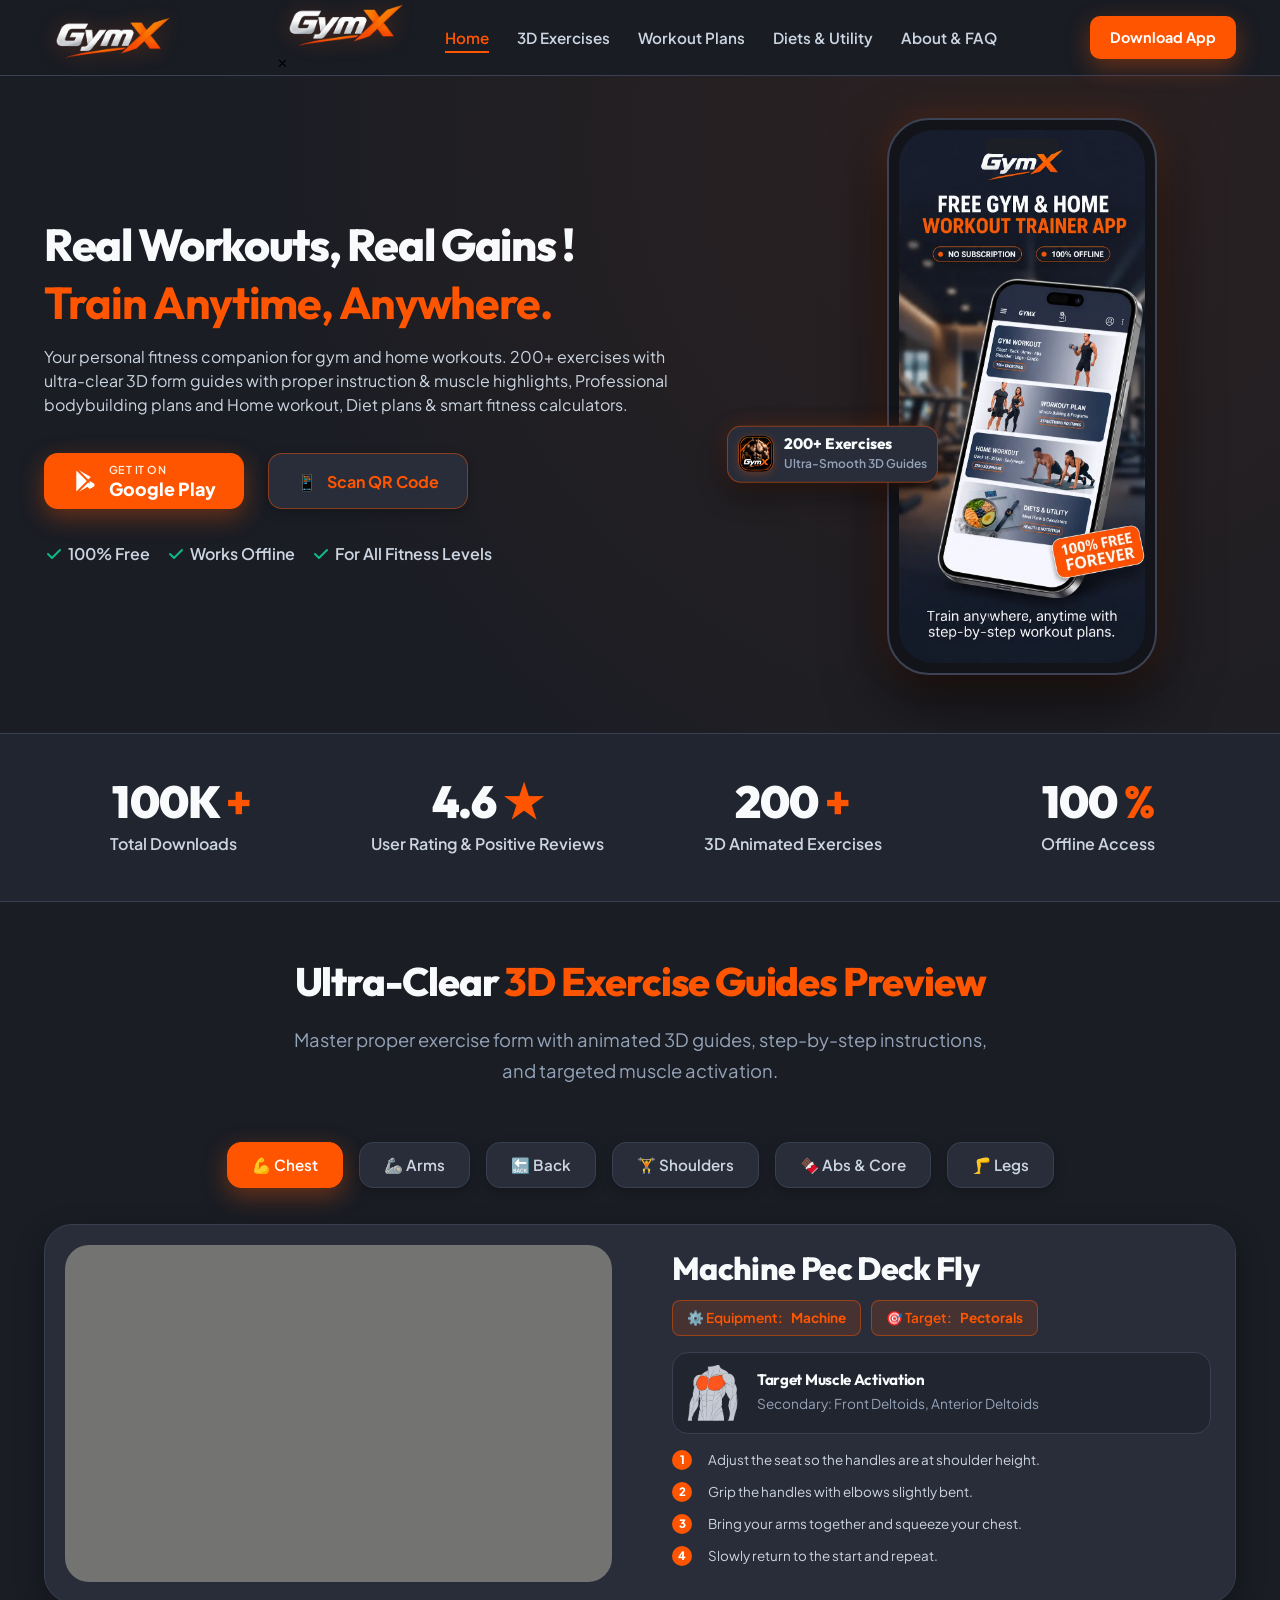
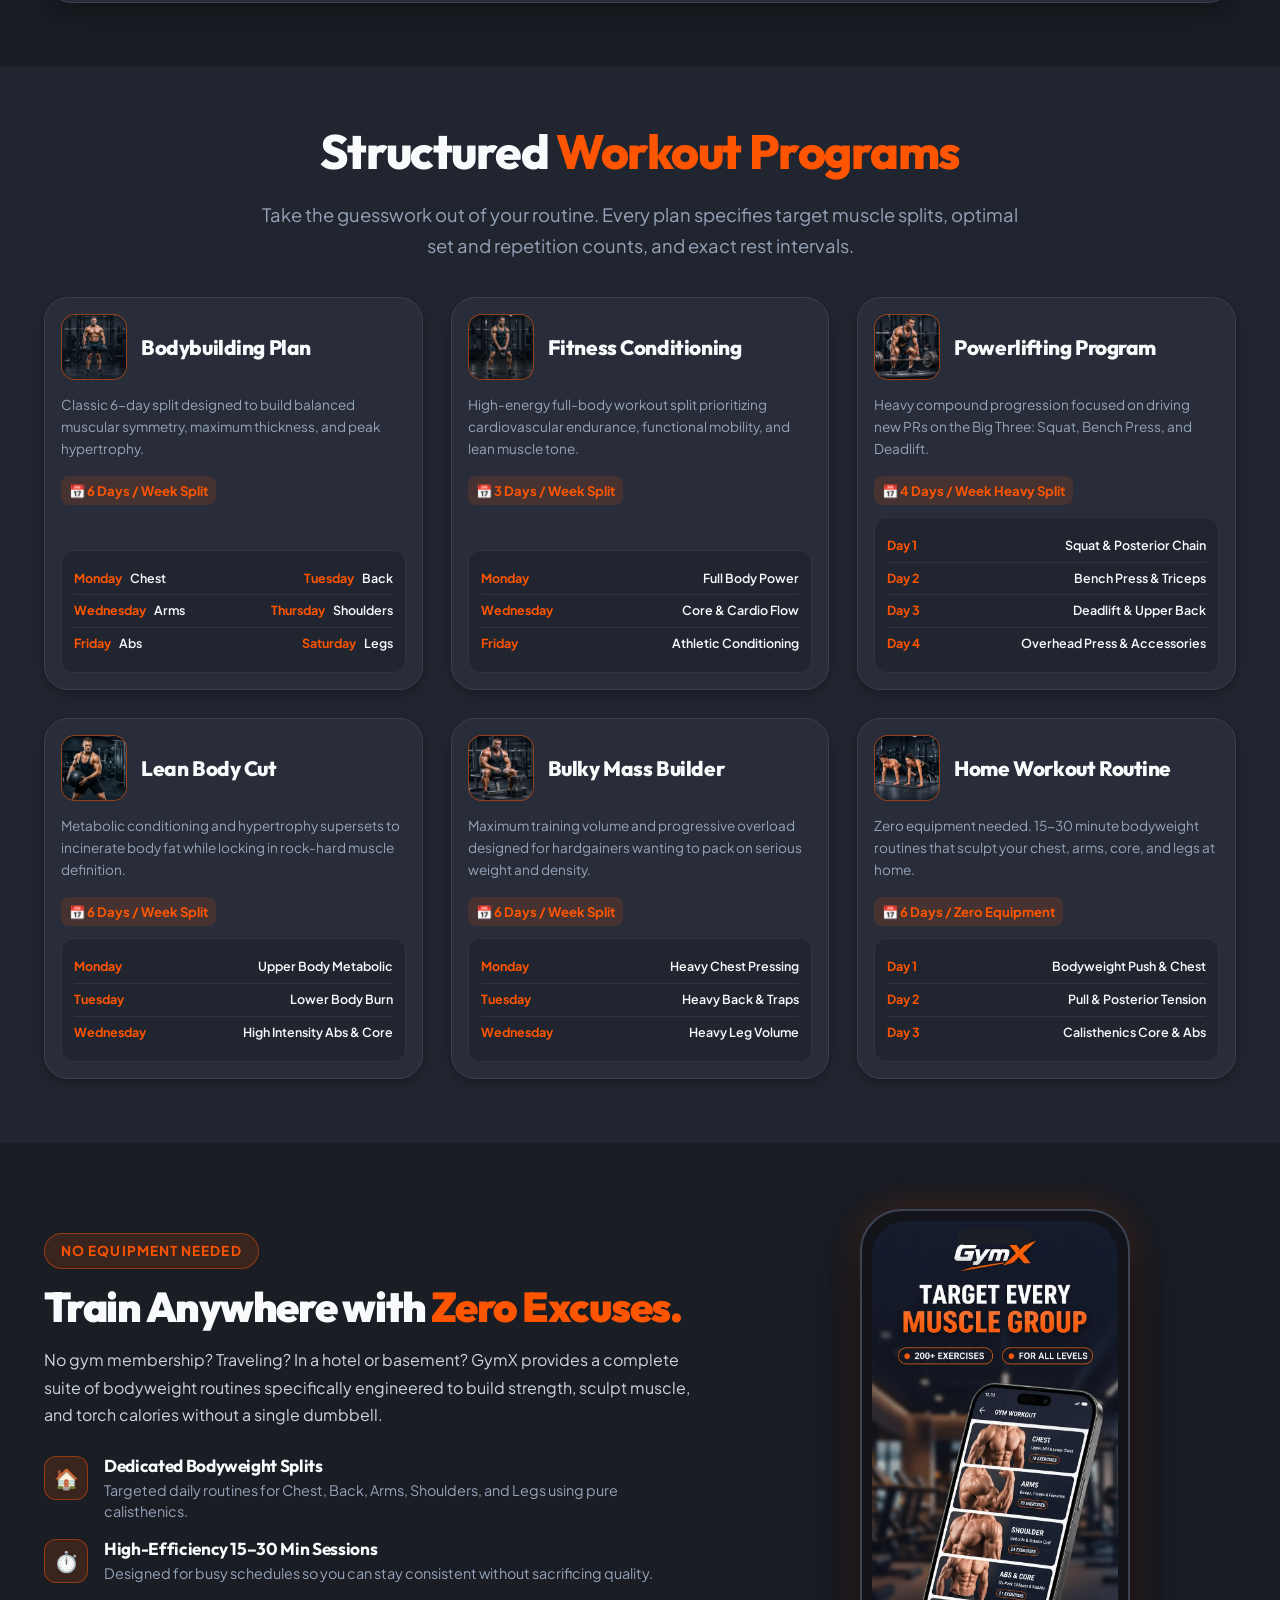
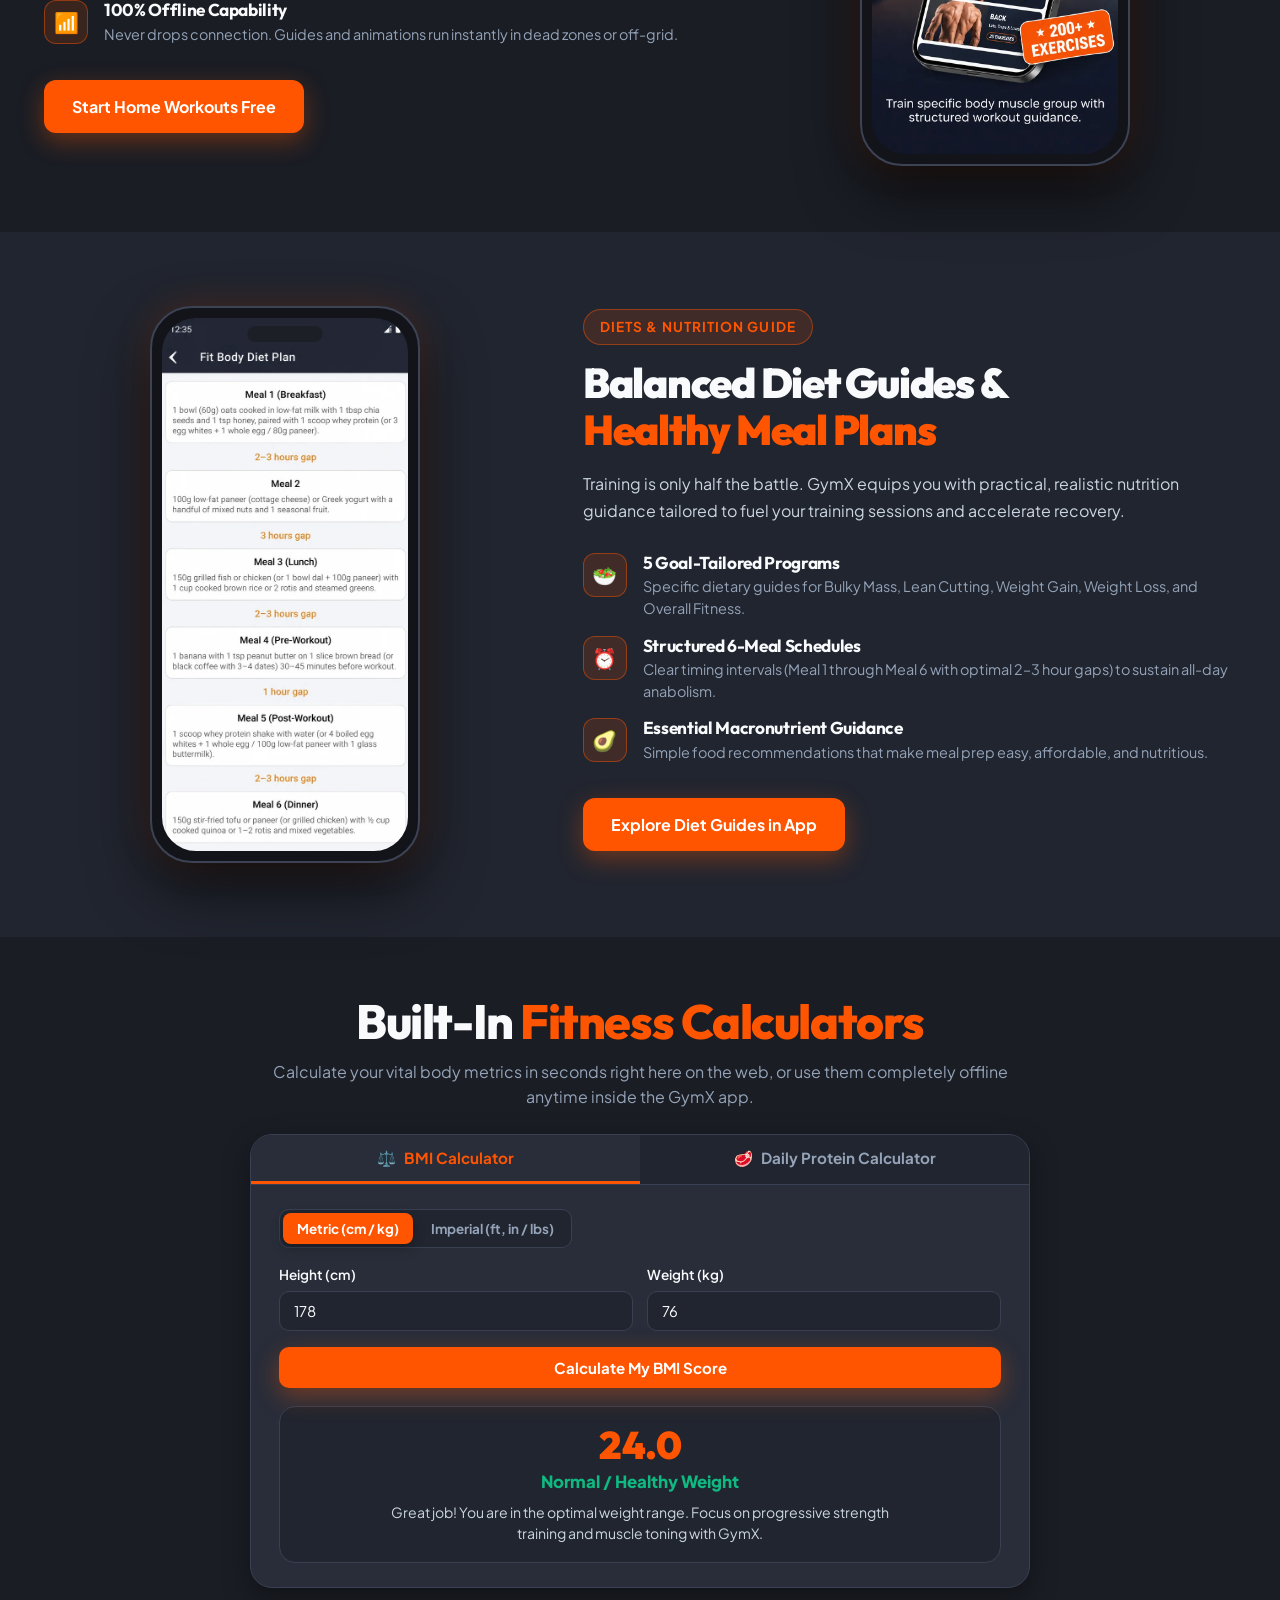
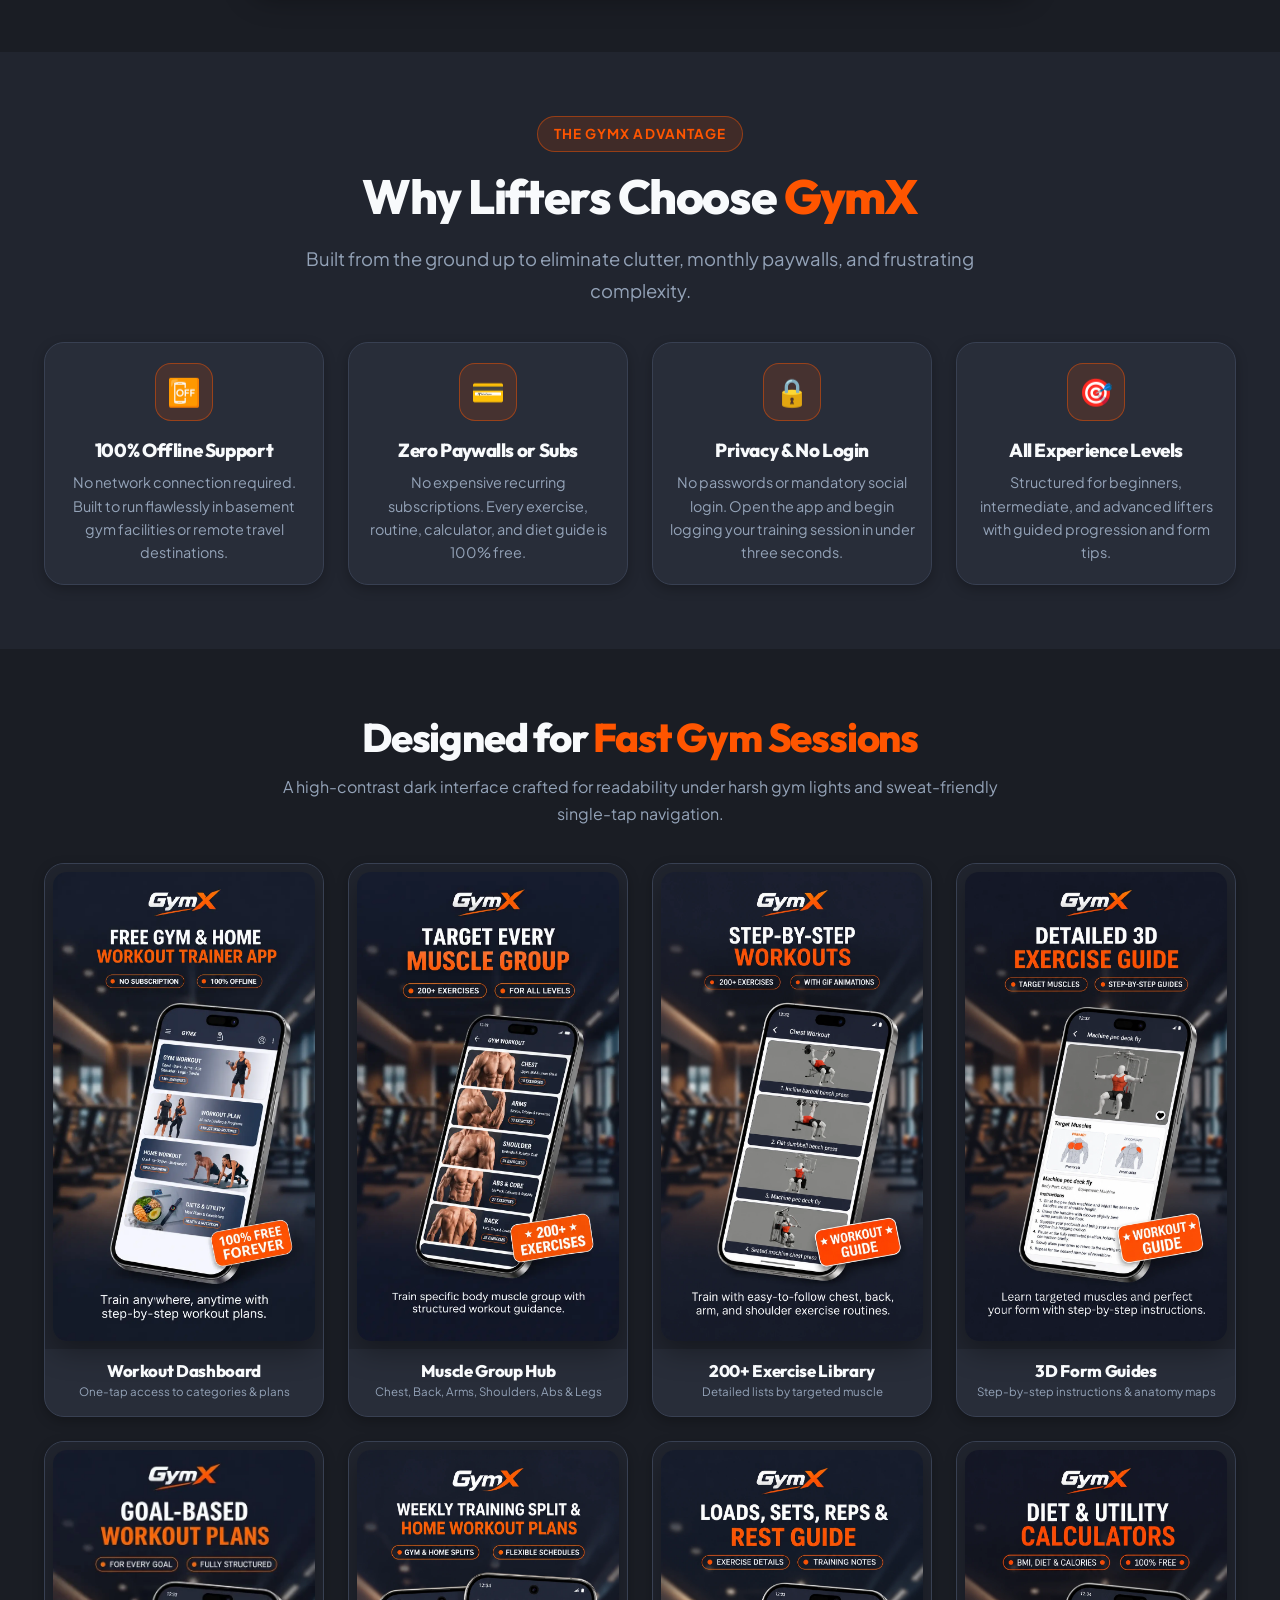
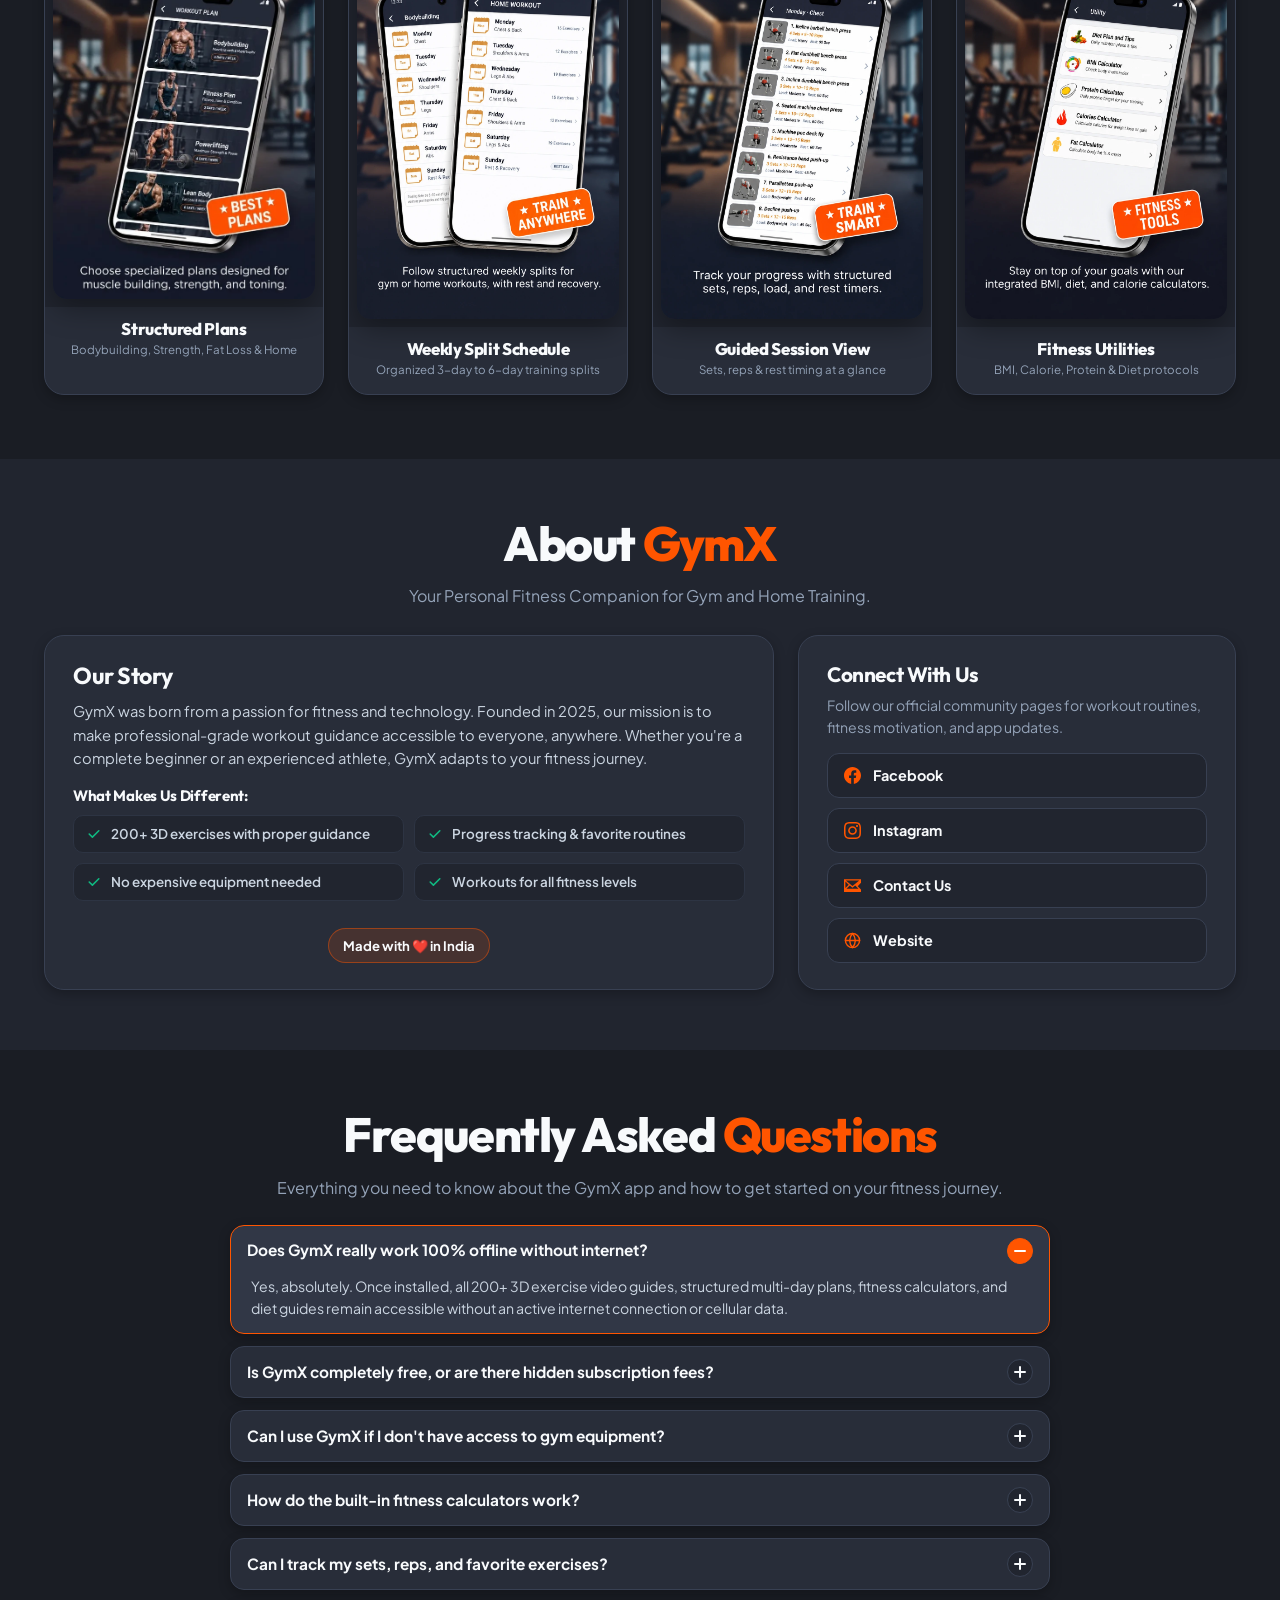
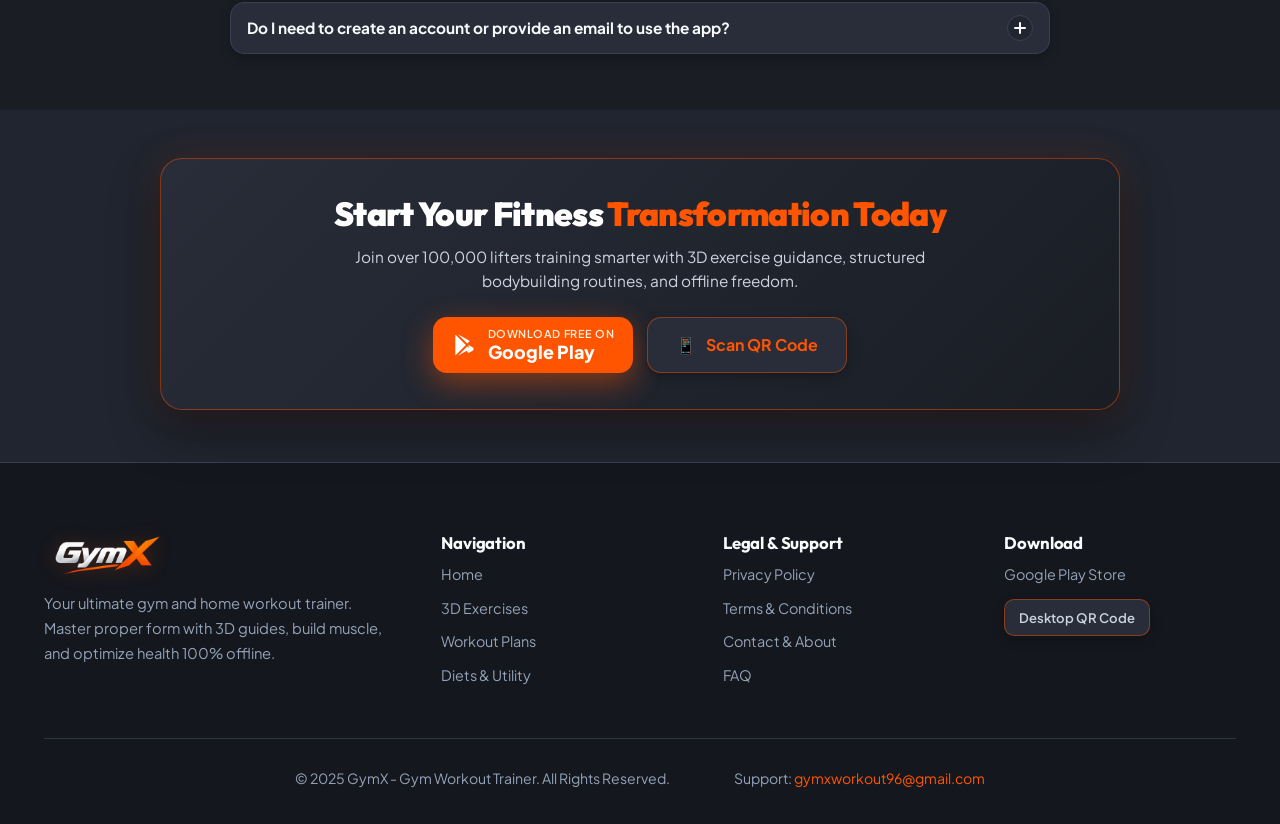
==== commit cf0bfac1: "Update index.html" ====
--- a/index.html
+++ b/index.html
@@ -65,12 +65,21 @@
        ========================================================================== -->
   <header class="site-header">
     <div class="container header-inner">
-      <a href="#" class="brand-logo" aria-label="GymX Home">
-        <img src="assets/gymx_logo.webp" alt="GymX" class="brand-wordmark" width="140" height="48">
-      </a>
+      <div class="header-left">
+        <button class="nav-toggle" aria-label="Toggle navigation menu" aria-expanded="false">
+          <span class="nav-toggle-icon">☰</span>
+        </button>
+        <a href="#" class="brand-logo" aria-label="GymX Home">
+          <img src="assets/gymx_logo.webp" alt="GymX" class="brand-wordmark" width="140" height="48">
+        </a>
+      </div>
 
       <nav aria-label="Main Navigation">
         <ul class="nav-links">
+          <li class="nav-drawer-header">
+            <img src="assets/gymx_logo.webp" alt="GymX" class="brand-wordmark" width="110" height="38">
+            <button class="nav-close-btn" aria-label="Close navigation menu">✕</button>
+          </li>
           <li><a href="#" class="nav-link active">Home</a></li>
           <li><a href="#exercises" class="nav-link">3D Exercises</a></li>
           <li><a href="#plans" class="nav-link">Workout Plans</a></li>
@@ -80,16 +89,13 @@
       </nav>
 
       <div class="header-actions">
-
         <a href="https://play.google.com/store/apps/details?id=com.gymx.workout" target="_blank" rel="noopener noreferrer" class="btn btn-primary btn-sm">
           Download App
         </a>
-        <button class="nav-toggle" aria-label="Toggle navigation menu" aria-expanded="false">
-          ☰
-        </button>
       </div>
     </div>
   </header>
+  <div class="nav-backdrop" aria-hidden="true"></div>
 
   <main>
     <!-- ==========================================================================
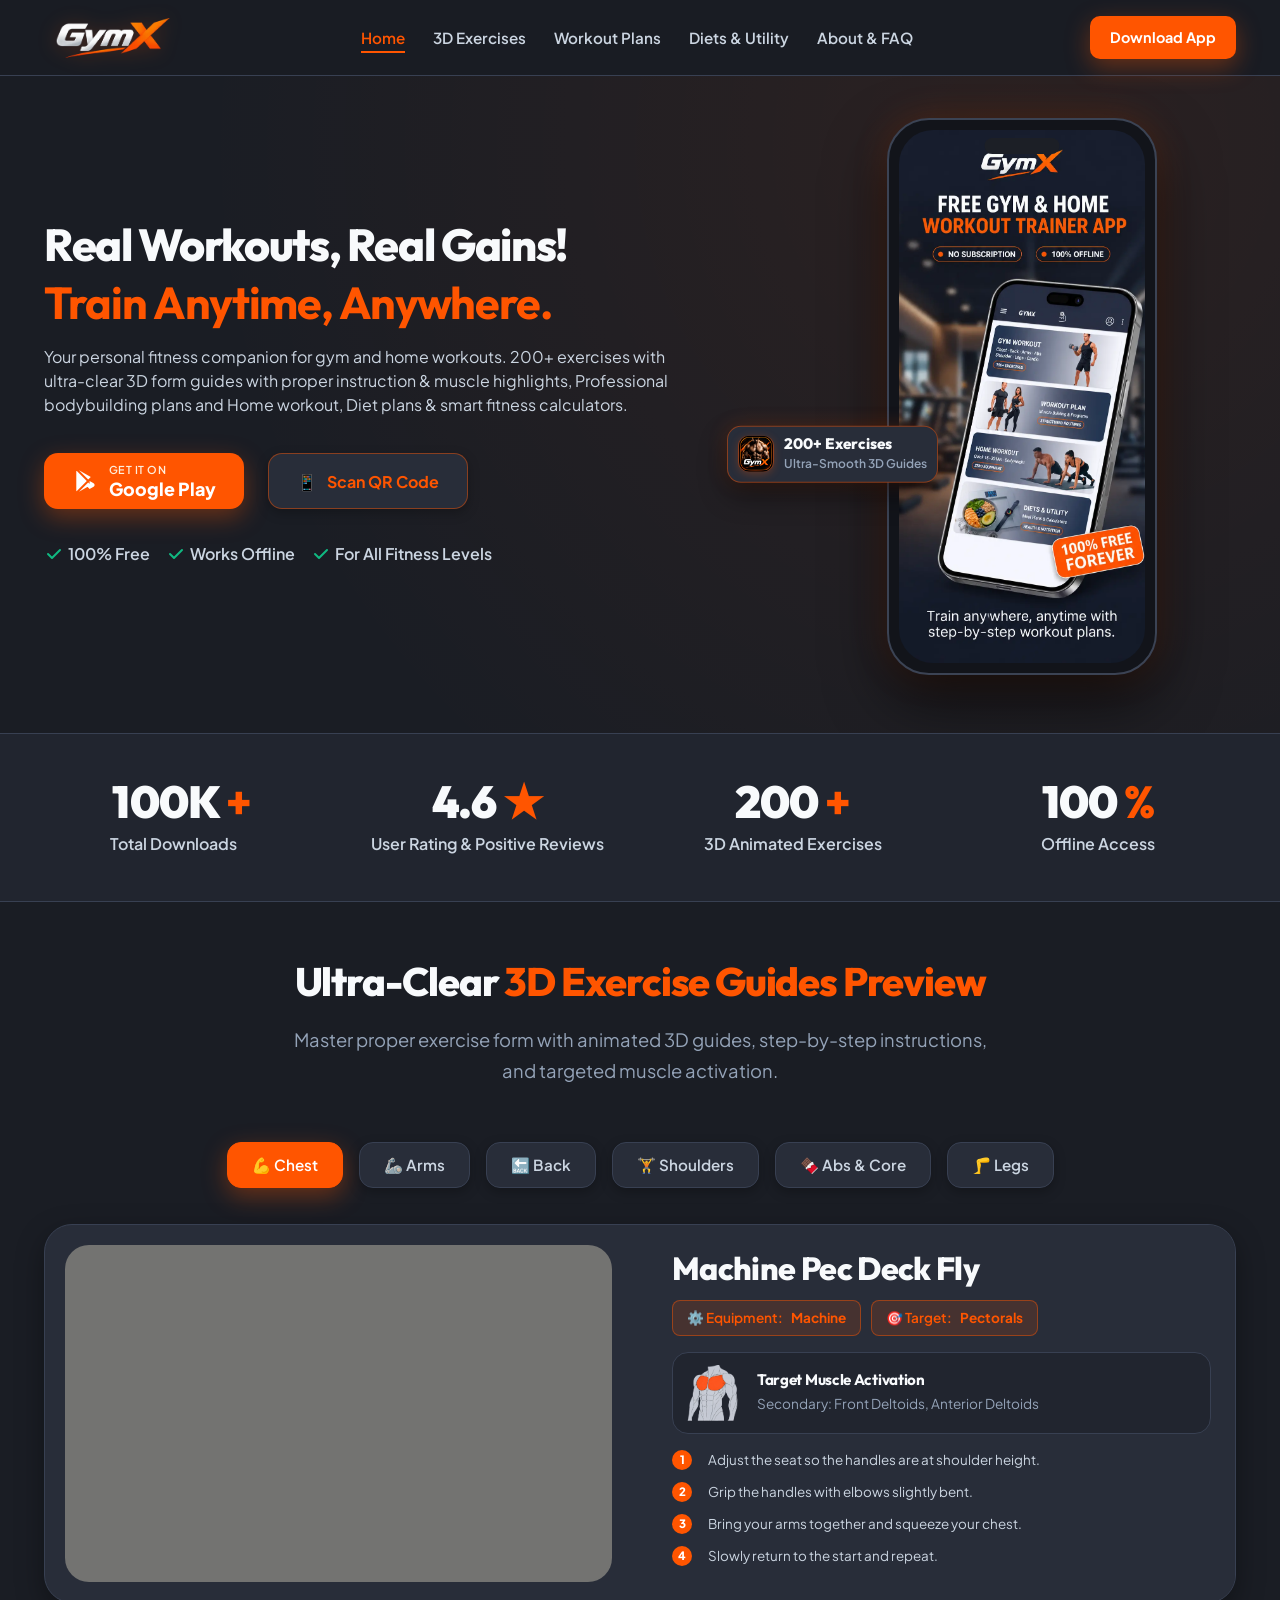
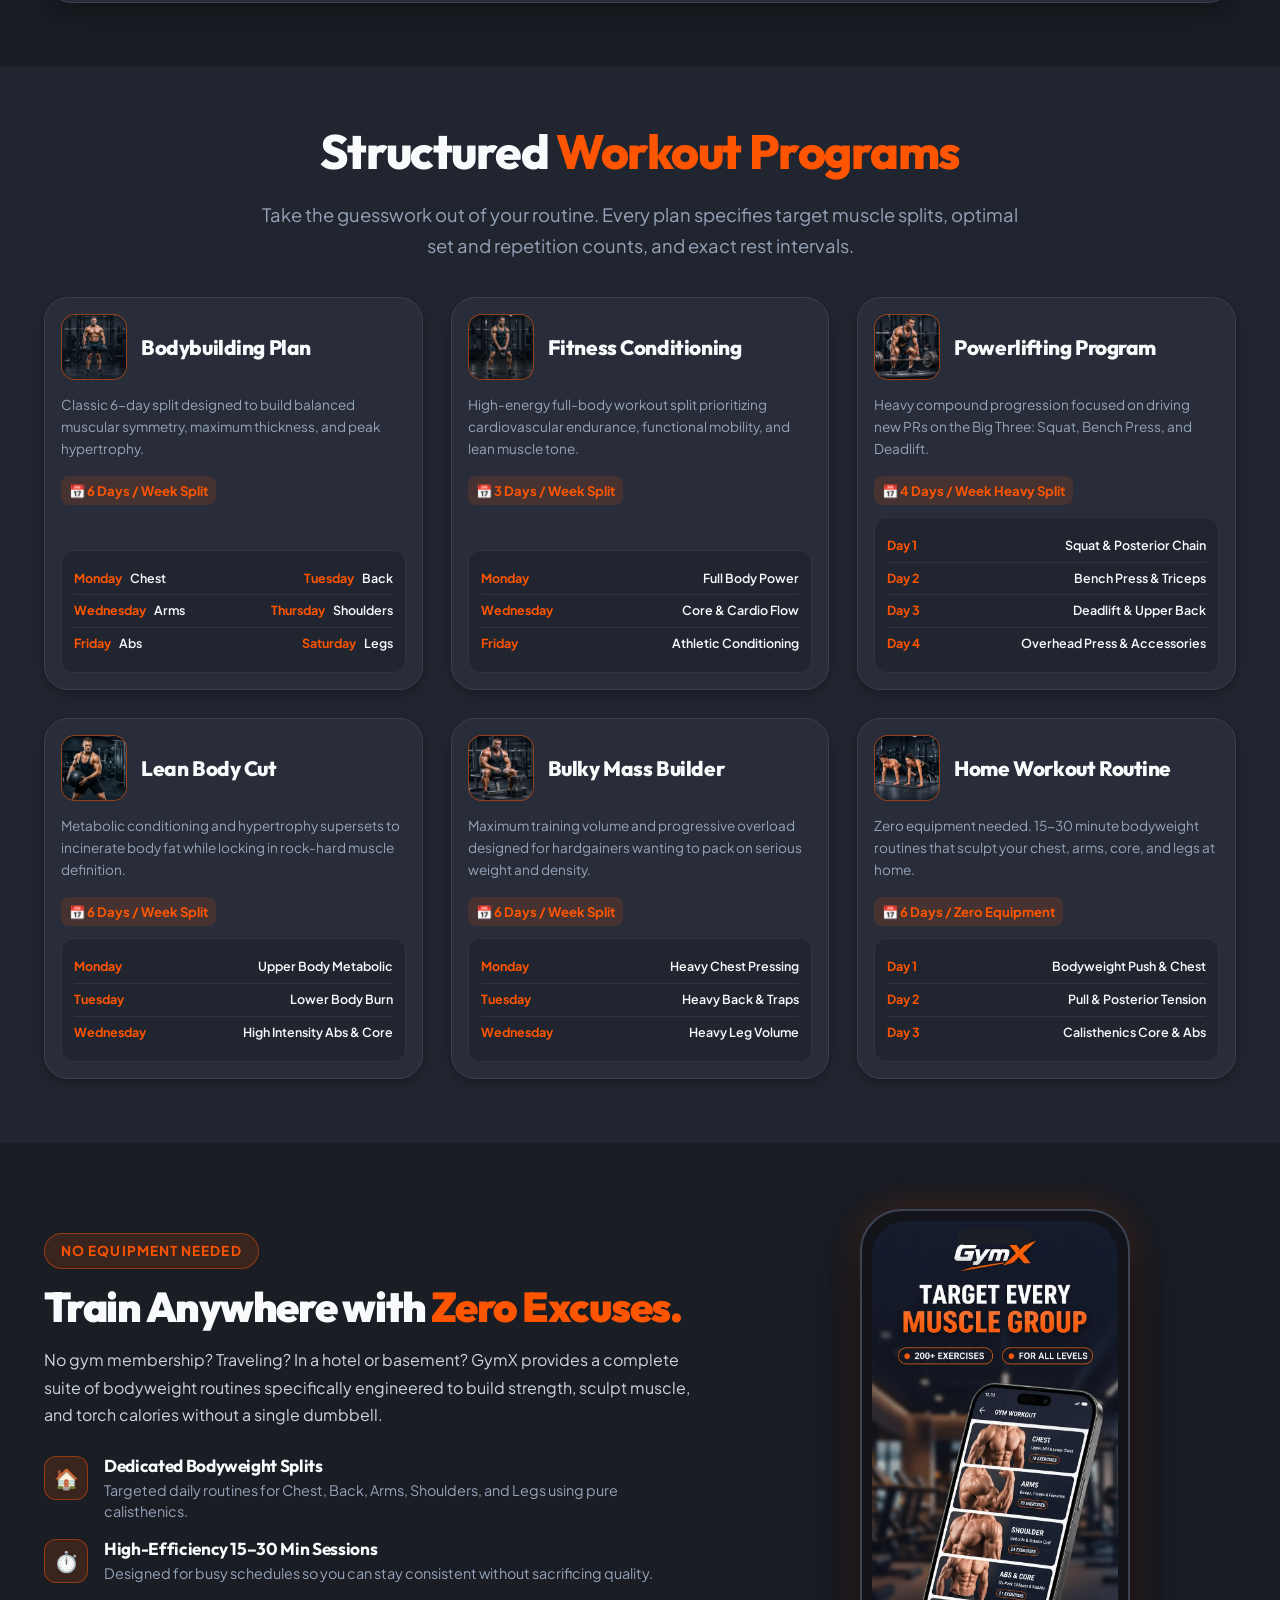
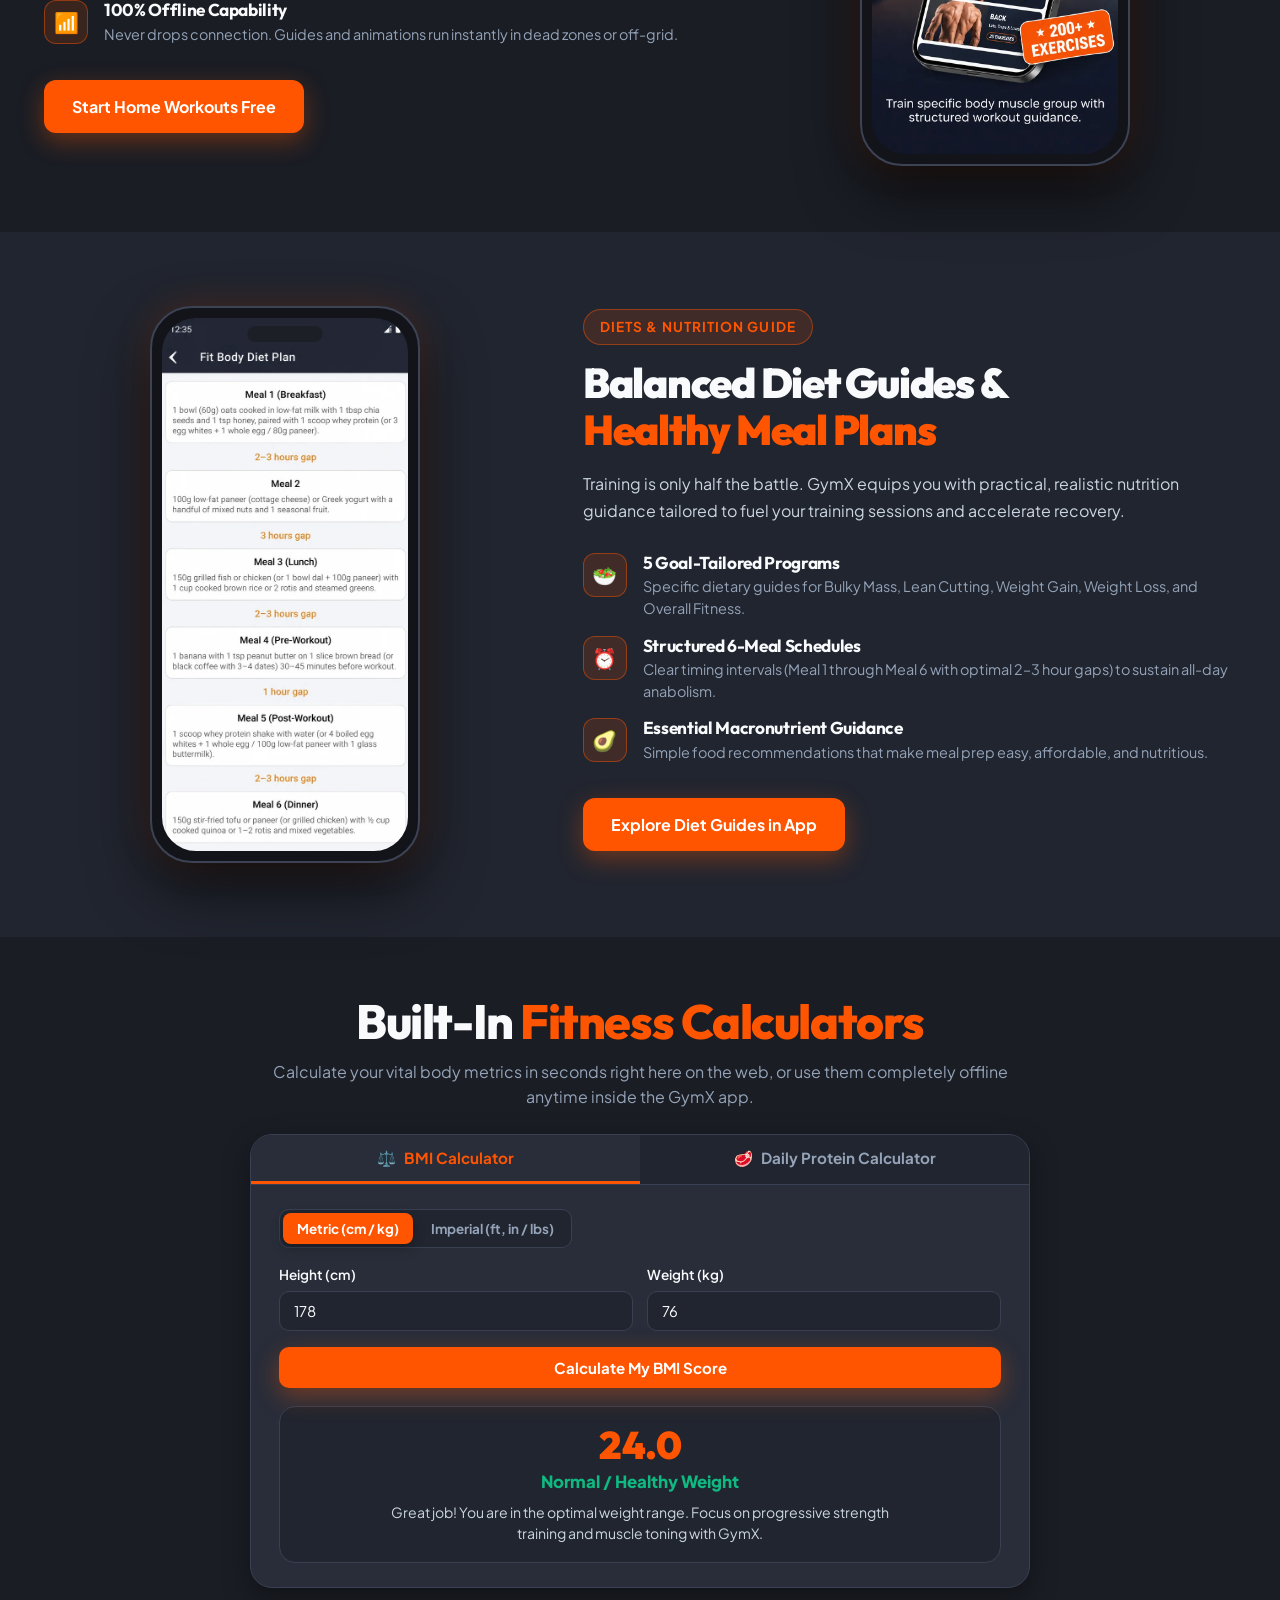
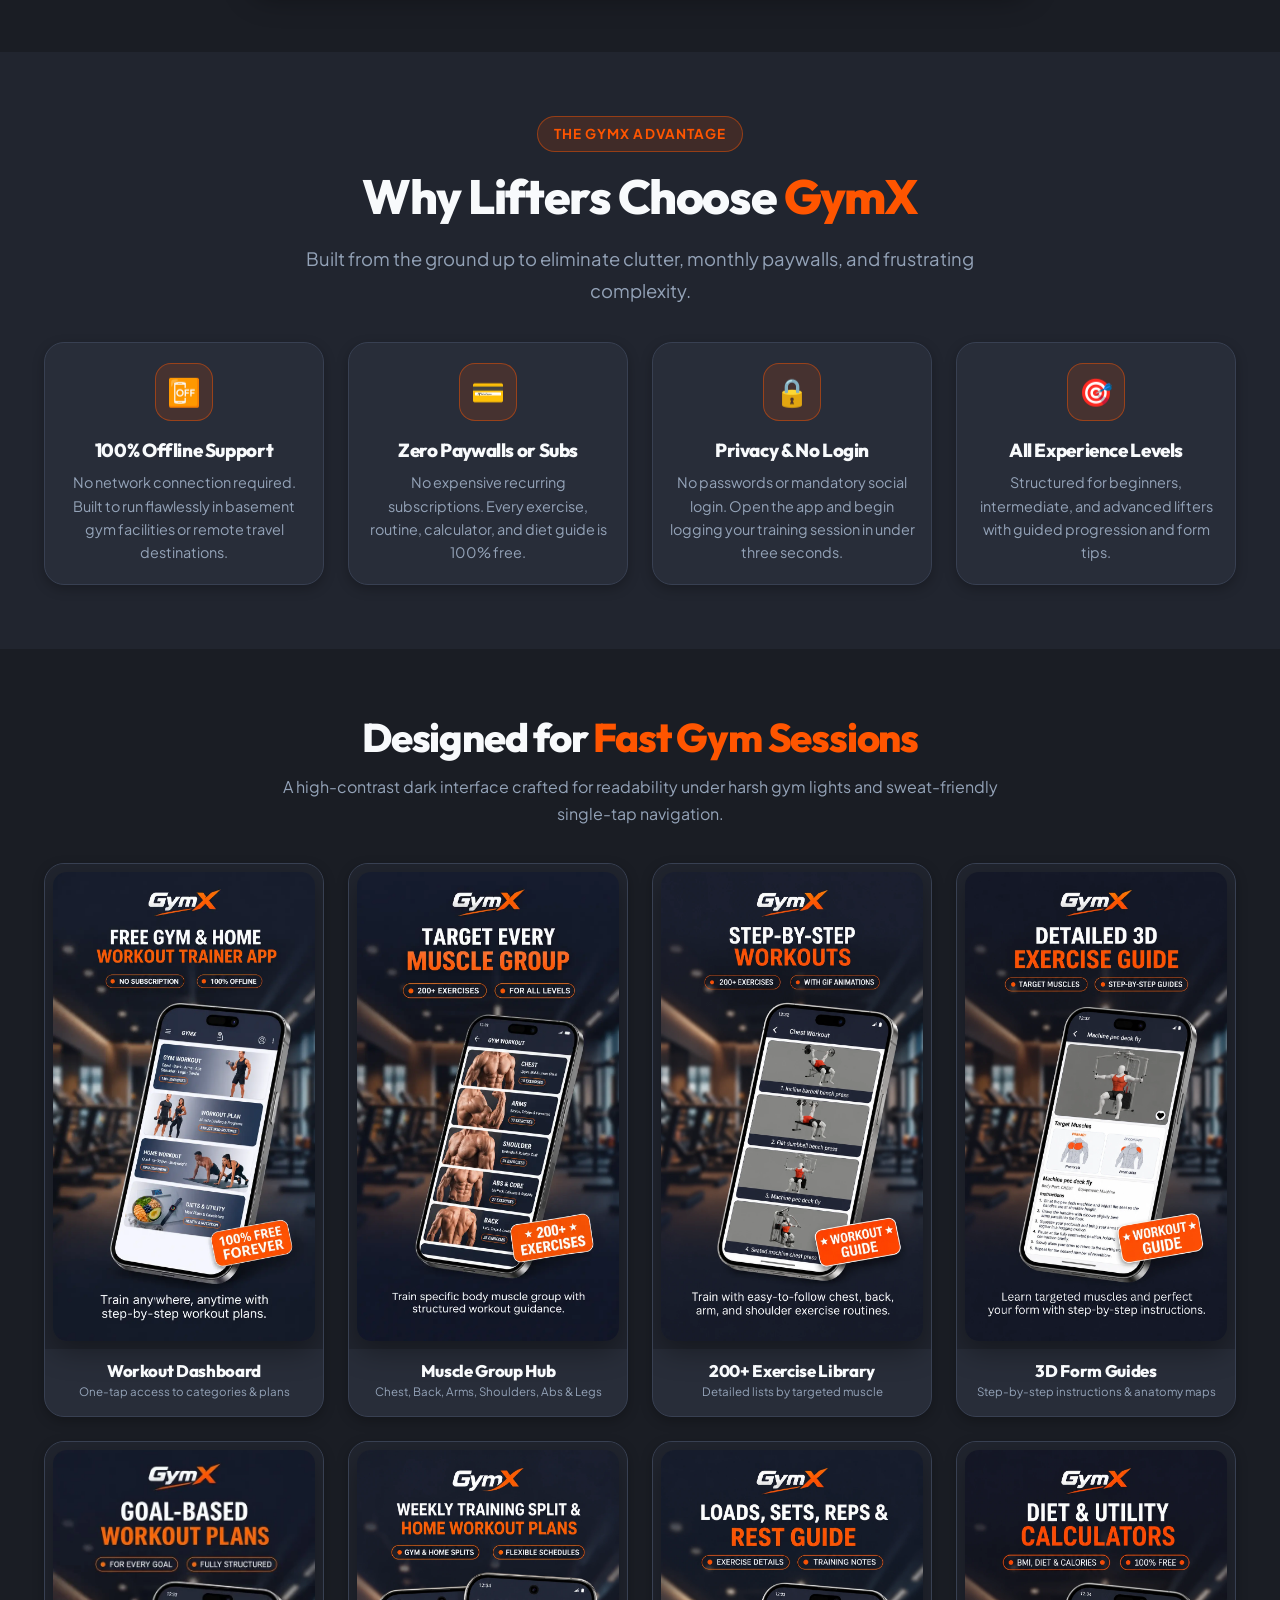
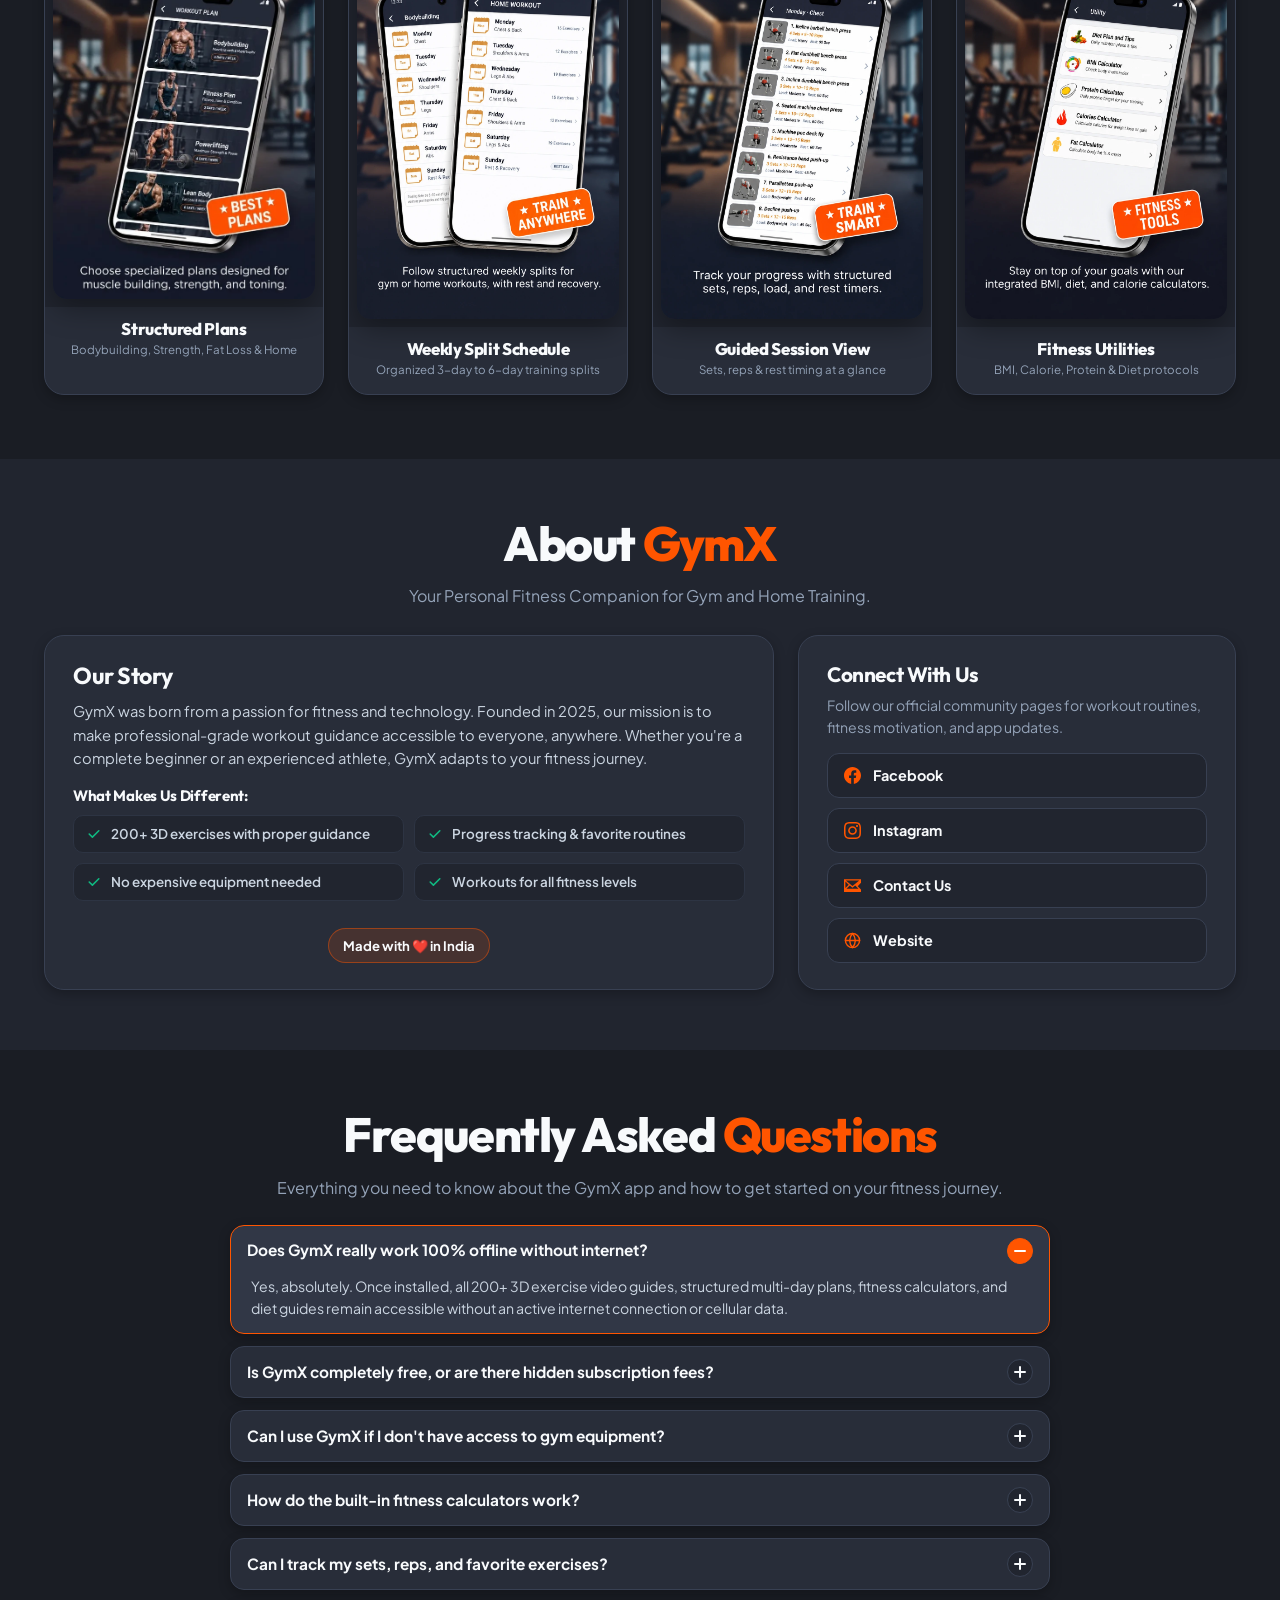
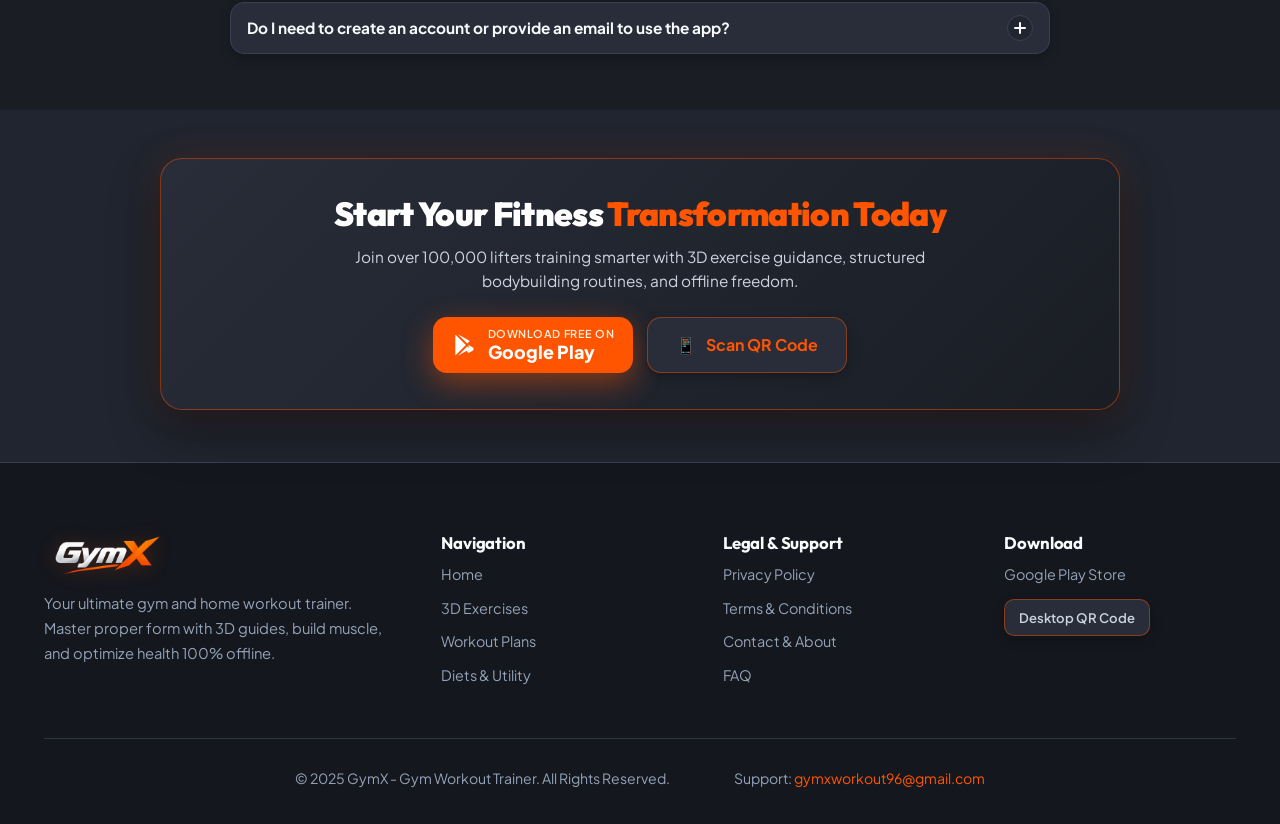
==== commit db4b45bc: "responsive index.html" ====
--- a/index.html
+++ b/index.html
@@ -105,7 +105,7 @@
       <div class="container hero-grid">
         <div class="hero-content">
           <h1 class="hero-title">
-            <span class="title-line1">Real Workouts, Real Gains !</span>
+            <span class="title-line1">Real Workouts, Real Gains!</span>
             <span class="title-line2">Train Anytime, Anywhere.</span>
           </h1>
           <p class="hero-subtitle">
--- a/css/style.css
+++ b/css/style.css
@@ -238,6 +238,17 @@
   height: 100%;
 }
 
+.header-left {
+  display: flex;
+  align-items: center;
+  gap: 14px;
+}
+
+.nav-drawer-header,
+.nav-backdrop {
+  display: none;
+}
+
 .brand-logo {
   display: flex;
   align-items: center;
@@ -1938,183 +1949,19 @@
   color: var(--accent);
 }
 
-/* ==========================================================================
-   Responsive Breakpoints
-   ========================================================================== */
-@media (max-width: 1024px) {
-  .hero-grid {
-    grid-template-columns: 1fr;
-    gap: 45px;
-    text-align: center;
-  }
-
-  .hero-content {
-    margin: 0 auto;
-    display: flex;
-    flex-direction: column;
-    align-items: center;
-  }
-
-  .hero-title .title-line1 {
-    white-space: normal;
-  }
-
-  .hero-subtitle {
-    margin-left: auto;
-    margin-right: auto;
-  }
-
-  .hero-cta-group,
-  .hero-trust-list {
-    justify-content: center;
-  }
-
-  .hero-floating-card {
-    position: absolute;
-    left: 50%;
-    transform: translateX(-50%);
-    bottom: -20px;
-    top: auto;
-    animation: none;
-  }
-
-  .plans-grid {
-    grid-template-columns: repeat(2, 1fr);
-  }
-
-  .benefits-grid,
-  .why-grid,
-  .gallery-grid {
-    grid-template-columns: repeat(2, 1fr);
-  }
-
-  .about-grid {
-    grid-template-columns: 1fr;
-  }
-
-  .exercise-showcase-card {
-    grid-template-columns: 1fr;
-  }
-
-  .feature-split-grid {
-    grid-template-columns: 1fr;
-    text-align: center;
-  }
-
-  .feature-split-list {
-    align-items: center;
-  }
-
-  .feature-split-item {
-    text-align: left;
-    max-width: 480px;
-  }
-
-  .hero-device-wrapper {
-    order: 2;
-    margin-top: 12px;
-  }
-}
-
-@media (max-width: 900px) {
-  .nav-toggle {
-    display: block;
-  }
-
-  .nav-links {
-    position: fixed;
-    top: 76px;
-    left: 0;
-    width: 100%;
-    background: var(--bg-card);
-    flex-direction: column;
-    padding: 26px 20px;
-    gap: 18px;
-    border-bottom: 1px solid var(--border);
-    box-shadow: var(--shadow-lg);
-    transform: translateY(-150%);
-    transition: transform var(--transition-normal);
-    z-index: 999;
-  }
-
-  .nav-links.active {
-    transform: translateY(0);
-  }
-
-  .footer-grid {
-    grid-template-columns: repeat(2, 1fr);
-  }
-}
-
-@media (max-width: 640px) {
-  .section {
-    padding: 65px 0;
-  }
-
-  .hero-title {
-    font-size: 2.5rem;
-  }
-
-  .section-title {
-    font-size: 2.1rem;
-  }
-
-  .stats-grid {
-    grid-template-columns: repeat(2, 1fr);
-    gap: 20px;
-  }
-
-  .plans-grid,
-  .gallery-grid,
-  .benefits-grid,
-  .why-grid {
-    grid-template-columns: 1fr;
-  }
-
-  .calc-form-grid {
-    grid-template-columns: 1fr;
-  }
-
-  .about-features-list {
-    grid-template-columns: 1fr;
-  }
-
-  .footer-grid {
-    grid-template-columns: 1fr;
-    gap: 35px;
-  }
-
-  .footer-bottom {
-    flex-direction: column;
-    gap: 12px;
-    text-align: center;
-  }
-
-  .calc-body {
-    padding: 24px 18px;
-  }
-
-  .exercise-details {
-    padding: 26px 18px;
-  }
-
-  .cta-banner-wrapper {
-    padding: 40px 20px;
-  }
-
-  .cta-banner-wrapper h2 {
-    font-size: 2.1rem;
-  }
-
-  .hero-floating-card {
-    position: relative;
-    left: auto;
-    bottom: auto;
-    transform: none;
-    margin-top: 24px;
-    width: 100%;
-    max-width: 290px;
-  }
+
+/* Mobile Navigation Body Lock */
+body.nav-open {
+  overflow: hidden;
+}
+
+/* Base Safeguards for Zero Overflow */
+html {
+  overflow-x: hidden;
+}
+
+.phone-mockup {
+  max-width: 100%;
 }
 
 /* ==========================================================================
@@ -2155,11 +2002,907 @@
   box-shadow: var(--shadow-orange);
 }
 
+
+/* ==========================================================================
+   Responsive Breakpoints (Desktop > 1024px Untouched)
+   ========================================================================== */
+
+/* --------------------------------------------------------------------------
+   1. Laptop / Small Desktop (max-width: 1100px)
+   -------------------------------------------------------------------------- */
+@media (max-width: 1100px) {
+  .nav-links {
+    gap: 16px;
+  }
+
+  .nav-link {
+    font-size: 0.9rem;
+  }
+}
+
+/* --------------------------------------------------------------------------
+   2. Tablet Landscape / Small Laptop (max-width: 1024px)
+   -------------------------------------------------------------------------- */
+@media (max-width: 1024px) {
+  .hero-grid {
+    grid-template-columns: 1fr;
+    gap: 45px;
+    text-align: center;
+  }
+
+  .hero-content {
+    margin: 0 auto;
+    display: flex;
+    flex-direction: column;
+    align-items: center;
+  }
+
+  .hero-title .title-line1 {
+    white-space: normal;
+  }
+
+  .hero-subtitle {
+    margin-left: auto;
+    margin-right: auto;
+  }
+
+  .hero-cta-group,
+  .hero-trust-list {
+    justify-content: center;
+  }
+
+  .hero-device-wrapper {
+    order: 2;
+    display: flex;
+    flex-direction: column;
+    align-items: center;
+    justify-content: center;
+    width: 100%;
+    position: relative;
+    margin-top: 14px;
+    padding-bottom: 24px;
+  }
+
+  .phone-mockup {
+    margin: 0 auto;
+    position: relative;
+    z-index: 5;
+  }
+
+  .hero-floating-card {
+    position: relative;
+    left: auto;
+    top: auto;
+    bottom: auto;
+    transform: none;
+    margin-top: -16px;
+    z-index: 20;
+    display: inline-flex;
+    align-items: center;
+    gap: 12px;
+    padding: 10px 18px;
+    background: rgba(33, 37, 47, 0.96);
+    backdrop-filter: blur(14px);
+    -webkit-backdrop-filter: blur(14px);
+    border: 1.5px solid var(--border-accent);
+    border-radius: 16px;
+    box-shadow: 0 12px 30px rgba(0, 0, 0, 0.55), 0 0 24px rgba(255, 85, 0, 0.25);
+    width: auto;
+    max-width: 90%;
+    white-space: nowrap;
+    animation: none;
+  }
+
+  .hero-floating-icon {
+    width: 36px;
+    height: 36px;
+    flex-shrink: 0;
+  }
+
+  .hero-floating-title {
+    font-size: 0.92rem;
+    font-weight: 800;
+  }
+
+  .hero-floating-desc {
+    font-size: 0.74rem;
+    color: var(--accent);
+    font-weight: 600;
+  }
+
+  .plans-grid {
+    grid-template-columns: repeat(2, 1fr);
+    gap: 24px;
+  }
+
+  .benefits-grid,
+  .why-grid,
+  .gallery-grid {
+    grid-template-columns: repeat(2, 1fr);
+    gap: 20px;
+  }
+
+  .about-grid {
+    grid-template-columns: 1fr;
+    gap: 24px;
+  }
+
+  .exercise-showcase-card {
+    grid-template-columns: 1fr;
+  }
+
+  .feature-split-grid {
+    grid-template-columns: 1fr;
+    gap: 40px;
+    text-align: center;
+  }
+
+  .feature-split-list {
+    align-items: center;
+  }
+
+  .feature-split-item {
+    text-align: left;
+    max-width: 480px;
+    width: 100%;
+    direction: ltr;
+  }
+}
+
+/* --------------------------------------------------------------------------
+   3. Tablet Portrait / Mobile Navigation Trigger (max-width: 900px)
+   -------------------------------------------------------------------------- */
+@media (max-width: 900px) {
+  .header-left {
+    display: flex;
+    align-items: center;
+    gap: 10px;
+  }
+
+  .nav-toggle {
+    display: flex;
+    align-items: center;
+    justify-content: center;
+    width: 40px;
+    height: 40px;
+    border-radius: 10px;
+    background: var(--bg-card);
+    border: 1.5px solid var(--border-accent);
+    color: var(--text-heading);
+    font-size: 1.35rem;
+    line-height: 1;
+    transition: all var(--transition-fast);
+    padding: 0;
+    cursor: pointer;
+  }
+
+  .nav-toggle:hover {
+    border-color: var(--accent);
+    color: var(--accent);
+    background: var(--bg-card-hover);
+    box-shadow: 0 0 14px rgba(255, 85, 0, 0.25);
+  }
+
+  .nav-backdrop {
+    display: block;
+    position: fixed;
+    inset: 0;
+    background: rgba(0, 0, 0, 0.72);
+    backdrop-filter: blur(4px);
+    -webkit-backdrop-filter: blur(4px);
+    z-index: 1040;
+    opacity: 0;
+    pointer-events: none;
+    transition: opacity 0.3s ease;
+  }
+
+  .nav-backdrop.active {
+    opacity: 1;
+    pointer-events: auto;
+  }
+
+  .nav-links {
+    position: fixed;
+    top: 0;
+    left: 0;
+    width: 290px;
+    max-width: 82vw;
+    height: 100dvh;
+    background: var(--bg-card);
+    flex-direction: column;
+    padding: 22px 18px 28px 18px;
+    gap: 10px;
+    border-right: 1px solid var(--border-accent);
+    box-shadow: 20px 0 50px rgba(0, 0, 0, 0.75);
+    transform: translateX(-100%);
+    transition: transform 0.32s cubic-bezier(0.16, 1, 0.3, 1);
+    z-index: 1050;
+    overflow-y: auto;
+    -webkit-overflow-scrolling: touch;
+  }
+
+  .nav-links.active {
+    transform: translateX(0);
+  }
+
+  .nav-drawer-header {
+    display: flex;
+    align-items: center;
+    justify-content: space-between;
+    width: 100%;
+    padding-bottom: 16px;
+    margin-bottom: 8px;
+    border-bottom: 1px solid var(--border);
+  }
+
+  .nav-close-btn {
+    width: 36px;
+    height: 36px;
+    border-radius: 10px;
+    background: var(--bg-secondary);
+    border: 1px solid var(--border);
+    color: var(--text-muted);
+    font-size: 1.15rem;
+    display: flex;
+    align-items: center;
+    justify-content: center;
+    transition: all var(--transition-fast);
+    cursor: pointer;
+  }
+
+  .nav-close-btn:hover {
+    color: var(--accent);
+    border-color: var(--accent);
+    background: var(--bg-card-hover);
+  }
+
+  .nav-link {
+    display: block;
+    width: 100%;
+    padding: 12px 16px;
+    border-radius: 10px;
+    font-size: 0.98rem;
+    font-weight: 700;
+    color: var(--text-heading);
+    background: var(--bg-secondary);
+    border: 1px solid var(--border-light);
+    transition: all var(--transition-fast);
+  }
+
+  .nav-link:hover,
+  .nav-link.active {
+    background: var(--accent-subtle);
+    border-color: var(--border-accent);
+    color: var(--accent);
+  }
+
+  .nav-link::after {
+    display: none;
+  }
+
+  .footer-grid {
+    grid-template-columns: repeat(2, 1fr);
+    gap: 36px;
+  }
+}
+
+/* --------------------------------------------------------------------------
+   4. Medium Tablets & Large Phones (max-width: 768px)
+   -------------------------------------------------------------------------- */
+@media (max-width: 768px) {
+  .section-title {
+    font-size: clamp(2rem, 5vw, 2.5rem);
+  }
+
+  .exercise-categories {
+    gap: 10px;
+  }
+
+  .tab-btn {
+    padding: 10px 18px;
+    font-size: 0.9rem;
+    border-radius: 12px;
+  }
+
+  .calc-tab-btn {
+    padding: 12px 14px;
+    font-size: 0.9rem;
+  }
+}
+
+/* --------------------------------------------------------------------------
+   5. Mobile Landscape & Phablets (max-width: 640px)
+   -------------------------------------------------------------------------- */
 @media (max-width: 640px) {
+  .section {
+    padding: 56px 0;
+  }
+
+  .section2 {
+    padding: 48px 0;
+  }
+
+  .hero-title {
+    font-size: clamp(2rem, 6.5vw, 2.5rem);
+  }
+
+  .section-title {
+    font-size: clamp(1.85rem, 5.5vw, 2.2rem);
+  }
+
+  .stats-grid {
+    grid-template-columns: repeat(2, 1fr);
+    gap: 20px 16px;
+  }
+
+  .stat-item:first-child .stat-label {
+    transform: none;
+  }
+
+  .plans-grid,
+  .benefits-grid,
+  .why-grid {
+    grid-template-columns: 1fr;
+    gap: 20px;
+  }
+
+  /* 2-column screenshot gallery on mobile: compact & app-store styled */
+  .gallery-grid {
+    grid-template-columns: repeat(2, 1fr);
+    gap: 14px;
+  }
+
+  .calc-form-grid {
+    grid-template-columns: 1fr;
+  }
+
+  .calc-body {
+    padding: 20px 16px;
+  }
+
+  .about-features-list {
+    grid-template-columns: 1fr;
+    gap: 8px;
+  }
+
+  .footer-grid {
+    grid-template-columns: 1fr;
+    gap: 32px;
+  }
+
+  .footer-bottom {
+    flex-direction: column;
+    gap: 10px;
+    text-align: center;
+  }
+
+  .exercise-media-frame {
+    margin: 12px;
+    border-radius: 18px;
+    min-height: 220px;
+    max-height: 280px;
+  }
+
+  .exercise-details {
+    padding: 22px 16px;
+  }
+
+  .cta-banner-wrapper {
+    padding: 34px 20px;
+    border-radius: 20px;
+  }
+
+  .cta-banner-wrapper h2 {
+    font-size: clamp(1.65rem, 5.2vw, 2rem);
+  }
+
   .back-to-top {
     right: 18px;
     bottom: 18px;
     width: 44px;
     height: 44px;
-  }
-}
+    border-radius: 12px;
+  }
+}
+
+/* --------------------------------------------------------------------------
+   6. Standard Modern Smartphones (max-width: 480px)
+   -------------------------------------------------------------------------- */
+@media (max-width: 480px) {
+  .container {
+    padding: 0 16px;
+  }
+
+  .site-header {
+    height: 68px;
+  }
+
+  .header-left {
+    gap: 8px;
+  }
+
+  .nav-toggle {
+    width: 38px;
+    height: 38px;
+    font-size: 1.25rem;
+    border-radius: 9px;
+  }
+
+  .header-actions .btn-sm {
+    padding: 7px 11px;
+    font-size: 0.8rem;
+    border-radius: 8px;
+  }
+
+  .brand-wordmark {
+    height: 40px;
+  }
+
+  .hero-section {
+    padding-top: 84px;
+    padding-bottom: 32px;
+  }
+
+  .hero-title {
+    font-size: clamp(1.8rem, 7.8vw, 2.2rem);
+    margin-bottom: 6px;
+  }
+
+  .hero-subtitle {
+    font-size: 0.94rem;
+    margin-top: 12px;
+    margin-bottom: 24px;
+    line-height: 1.5;
+  }
+
+  .hero-cta-group {
+    gap: 12px;
+    margin-bottom: 24px;
+  }
+
+  .btn-playstore,
+  .btn-qr-trigger {
+    width: 100%;
+    max-width: 270px;
+    height: 52px;
+    border-radius: 12px;
+  }
+
+  .hero-trust-list {
+    gap: 8px 12px;
+  }
+
+  .hero-trust-item {
+    font-size: 0.86rem;
+  }
+
+  .hero-device-wrapper {
+    margin-top: 10px;
+    padding-bottom: 20px;
+  }
+
+  .phone-mockup {
+    width: 250px;
+    border-radius: 36px;
+    padding: 8px;
+  }
+
+  .hero-floating-card {
+    margin-top: -14px;
+    padding: 8px 14px;
+    gap: 10px;
+  }
+
+  .hero-floating-title {
+    font-size: 0.88rem;
+  }
+
+  .hero-floating-desc {
+    font-size: 0.72rem;
+  }
+
+  .stats-bar {
+    padding: 24px 0;
+  }
+
+  .stat-number,
+  .stat-item-number {
+    font-size: clamp(1.85rem, 7.5vw, 2.3rem);
+    margin-bottom: 3px;
+  }
+
+  .stat-label,
+  .stat-item-label {
+    font-size: 0.85rem;
+  }
+
+  /* 3D Exercises */
+  #exercises.section {
+    padding-top: 42px;
+    padding-bottom: 48px;
+  }
+
+  .exercise-categories {
+    gap: 8px;
+    margin-bottom: 20px;
+  }
+
+  .tab-btn {
+    padding: 8px 14px;
+    font-size: 0.84rem;
+    border-radius: 10px;
+  }
+
+  .exercise-showcase-card {
+    border-radius: 20px;
+  }
+
+  .exercise-media-frame {
+    margin: 10px;
+    border-radius: 14px;
+    min-height: 200px;
+    max-height: 240px;
+  }
+
+  .exercise-details {
+    padding: 18px 14px;
+  }
+
+  .exercise-title {
+    font-size: 1.45rem;
+    margin-bottom: 8px;
+  }
+
+  .exercise-desc {
+    font-size: 0.88rem;
+    margin-bottom: 16px;
+  }
+
+  .muscle-diagram-box {
+    padding: 10px;
+    gap: 12px;
+    border-radius: 12px;
+  }
+
+  .muscle-diagram-box img {
+    width: 48px;
+    height: 48px;
+  }
+
+  /* Plans */
+  #plans.section {
+    padding-top: 42px;
+    padding-bottom: 48px;
+  }
+
+  .plan-card {
+    padding: 16px 14px;
+    border-radius: 18px;
+  }
+
+  .plan-icon-wrapper {
+    width: 56px;
+    height: 56px;
+    border-radius: 12px;
+  }
+
+  .plan-icon-wrapper img {
+    width: 52px;
+    height: 52px;
+  }
+
+  .plan-title {
+    font-size: 1.15rem;
+  }
+
+  .plan-desc {
+    font-size: 0.82rem;
+    margin-bottom: 12px;
+  }
+
+  /* Feature splits */
+  .feature-split-content h2 {
+    font-size: clamp(1.6rem, 5.8vw, 1.95rem);
+    margin-bottom: 12px;
+  }
+
+  .feature-split-content p {
+    font-size: 0.92rem;
+    margin-bottom: 20px;
+  }
+
+  .feature-split-list {
+    gap: 12px;
+    margin-bottom: 24px;
+  }
+
+  .feature-icon-badge {
+    width: 38px;
+    height: 38px;
+    font-size: 1.1rem;
+    border-radius: 10px;
+  }
+
+  .feature-item-text h4 {
+    font-size: 0.96rem;
+  }
+
+  .feature-item-text p {
+    font-size: 0.84rem;
+  }
+
+  /* Calculators */
+  .calc-container {
+    border-radius: 18px;
+  }
+
+  .calc-tab-btn {
+    padding: 10px 6px;
+    font-size: 0.82rem;
+    gap: 4px;
+  }
+
+  .unit-btn {
+    padding: 6px 11px;
+    font-size: 0.78rem;
+  }
+
+  .calc-container .form-input,
+  .calc-container .form-select,
+  .calc-input,
+  .calc-select {
+    font-size: 16px;
+    padding: 9px 12px;
+  }
+
+  .calc-result-box {
+    padding: 16px 14px;
+    border-radius: 14px;
+  }
+
+  .calc-score,
+  .calc-score-val {
+    font-size: 2rem;
+  }
+
+  /* Why GymX */
+  .benefit-card,
+  .why-card {
+    padding: 18px 14px;
+    border-radius: 16px;
+  }
+
+  .benefit-icon,
+  .why-icon {
+    width: 48px;
+    height: 48px;
+    font-size: 1.4rem;
+    margin-bottom: 12px;
+  }
+
+  .benefit-title,
+  .why-card h3 {
+    font-size: 1.05rem;
+  }
+
+  .benefit-desc,
+  .why-card p {
+    font-size: 0.84rem;
+  }
+
+  /* Gallery */
+  .gallery-grid {
+    gap: 10px;
+  }
+
+  .gallery-card {
+    border-radius: 14px;
+  }
+
+  .gallery-card-screen {
+    padding: 5px;
+  }
+
+  .gallery-caption {
+    padding: 8px 6px 10px 6px;
+  }
+
+  .gallery-caption h4 {
+    font-size: 0.88rem;
+  }
+
+  .gallery-caption p {
+    font-size: 0.68rem;
+  }
+
+  /* About */
+  .about-card,
+  .about-social-card {
+    padding: 20px 16px;
+    border-radius: 18px;
+  }
+
+  .about-card h3,
+  .about-social-card h4 {
+    font-size: 1.25rem;
+  }
+
+  .social-pill {
+    padding: 9px 12px;
+    font-size: 0.85rem;
+  }
+
+  /* FAQ */
+  .faq-question {
+    padding: 11px 14px;
+    font-size: 0.9rem;
+    gap: 10px;
+  }
+
+  .faq-answer {
+    padding: 0 14px;
+  }
+
+  .faq-item.active .faq-answer {
+    max-height: 500px;
+    padding-bottom: 12px;
+  }
+
+  .faq-answer p {
+    font-size: 0.84rem;
+  }
+
+  /* CTA Banner */
+  .cta-banner-wrapper {
+    padding: 28px 16px;
+    border-radius: 18px;
+  }
+
+  .cta-banner-wrapper h2 {
+    font-size: clamp(1.45rem, 5vw, 1.75rem);
+  }
+
+  .cta-banner-wrapper p {
+    font-size: 0.88rem;
+    margin-bottom: 18px;
+  }
+
+  .cta-action-row .btn-playstore,
+  .cta-action-row .btn-qr-trigger {
+    width: 100%;
+    max-width: 270px;
+    height: 50px;
+  }
+
+  /* Footer */
+  .site-footer {
+    padding: 44px 0 24px 0;
+  }
+
+  .site-footer .brand-wordmark {
+    height: 38px;
+  }
+
+  .footer-grid {
+    gap: 26px;
+  }
+
+  .footer-brand p {
+    font-size: 0.86rem;
+    line-height: 1.55;
+  }
+
+  .footer-bottom {
+    padding-top: 18px;
+    font-size: 0.8rem;
+    gap: 6px;
+  }
+
+  /* Modal */
+  .modal-card {
+    padding: 24px 16px;
+    border-radius: 20px;
+    max-width: 310px;
+  }
+
+  .modal-qr-img {
+    width: 140px;
+    height: 140px;
+    margin: 12px auto;
+  }
+
+  .back-to-top {
+    right: 14px;
+    bottom: 14px;
+    width: 40px;
+    height: 40px;
+    border-radius: 10px;
+  }
+}
+
+/* --------------------------------------------------------------------------
+   7. Narrow & Compact Smartphones (max-width: 360px)
+   -------------------------------------------------------------------------- */
+@media (max-width: 360px) {
+  .container {
+    padding: 0 12px;
+  }
+
+  .brand-wordmark {
+    height: 36px;
+  }
+
+  .header-actions .btn-sm {
+    padding: 6px 9px;
+    font-size: 0.74rem;
+  }
+
+  .hero-title {
+    font-size: 1.65rem;
+  }
+
+  .hero-trust-item {
+    font-size: 0.8rem;
+  }
+
+  .phone-mockup {
+    width: 225px;
+    border-radius: 30px;
+    padding: 6px;
+  }
+
+  .hero-floating-card {
+    margin-top: -12px;
+    padding: 7px 12px;
+    gap: 8px;
+  }
+
+  .hero-floating-icon {
+    width: 30px;
+    height: 30px;
+  }
+
+  .hero-floating-title {
+    font-size: 0.82rem;
+  }
+
+  .hero-floating-desc {
+    font-size: 0.68rem;
+  }
+
+  .stat-number,
+  .stat-item-number {
+    font-size: 1.75rem;
+  }
+
+  .stat-label,
+  .stat-item-label {
+    font-size: 0.78rem;
+  }
+
+  .calc-tab-btn {
+    padding: 8px 3px;
+    font-size: 0.74rem;
+    gap: 2px;
+  }
+
+  .gallery-grid {
+    gap: 8px;
+  }
+
+  .gallery-card-screen {
+    padding: 3px;
+  }
+
+  .gallery-caption {
+    padding: 6px 3px;
+  }
+
+  .gallery-caption h4 {
+    font-size: 0.8rem;
+  }
+
+  .gallery-caption p {
+    font-size: 0.62rem;
+  }
+}
